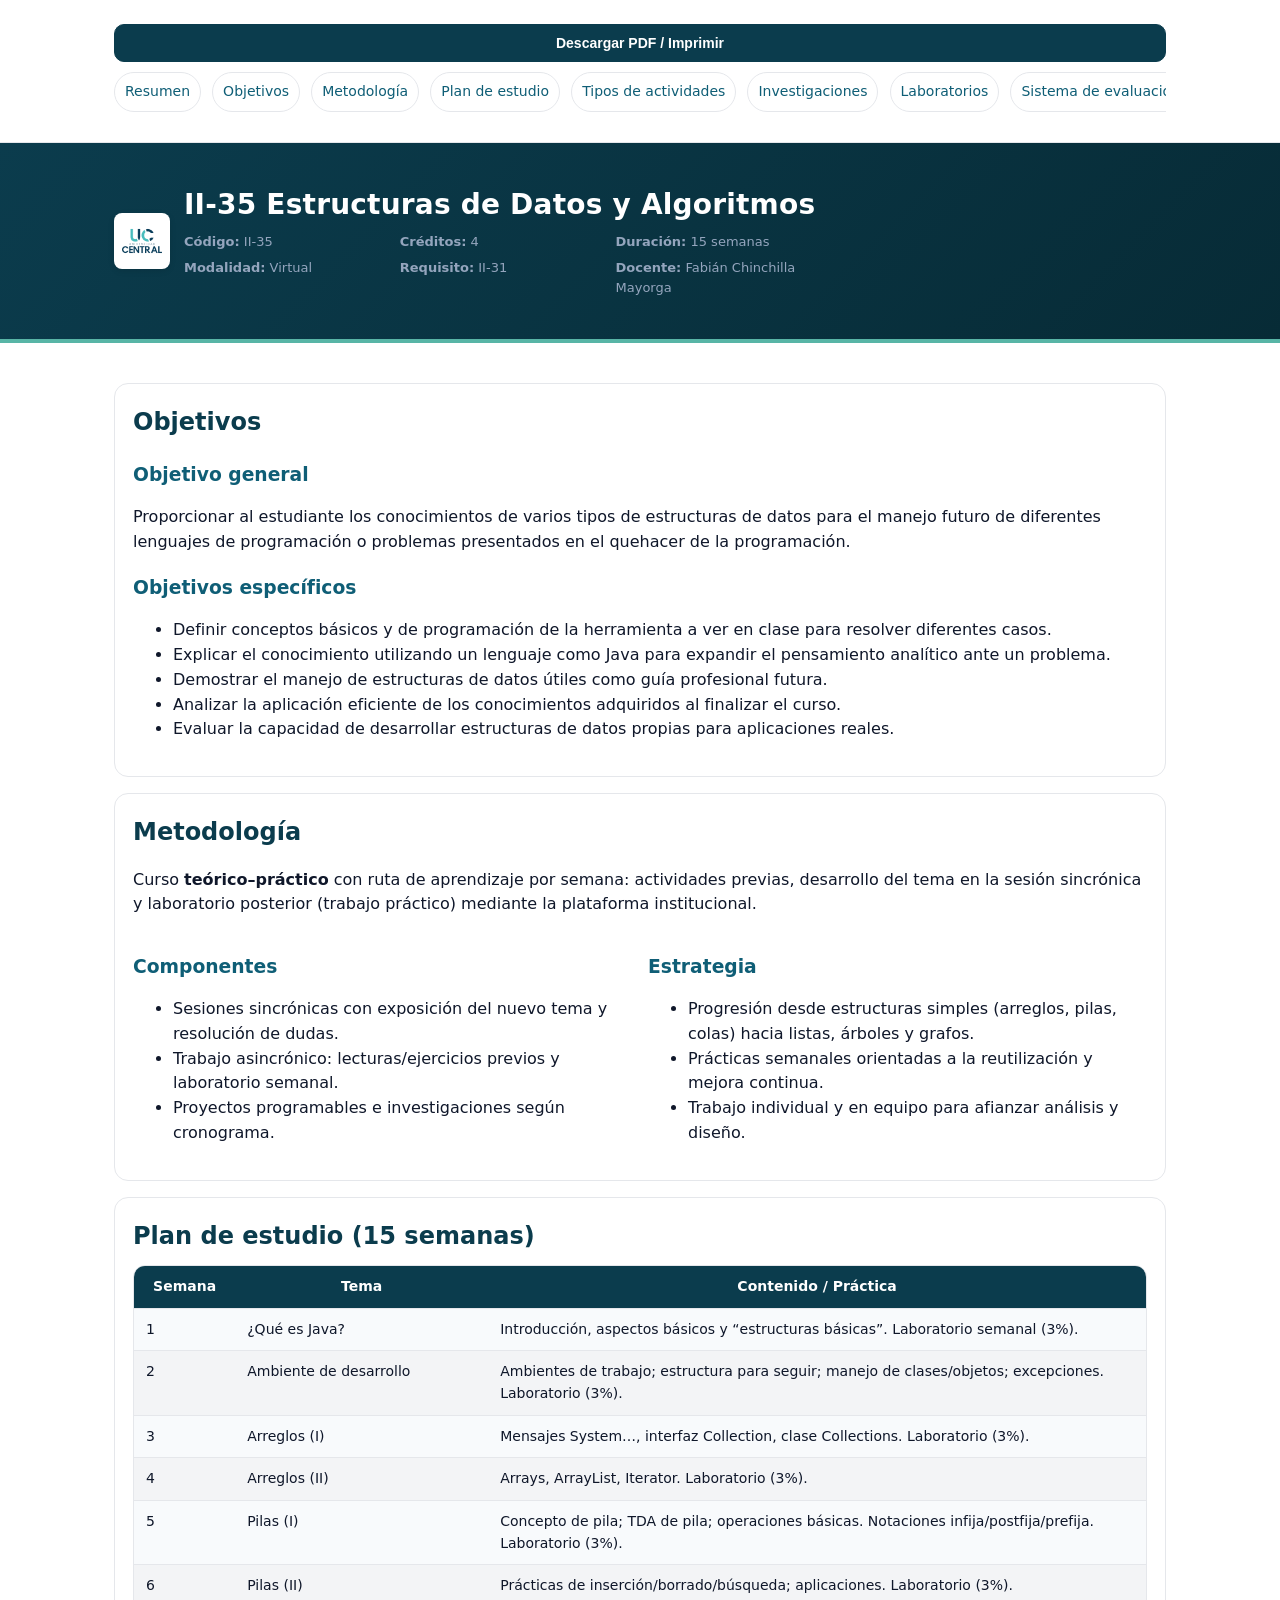
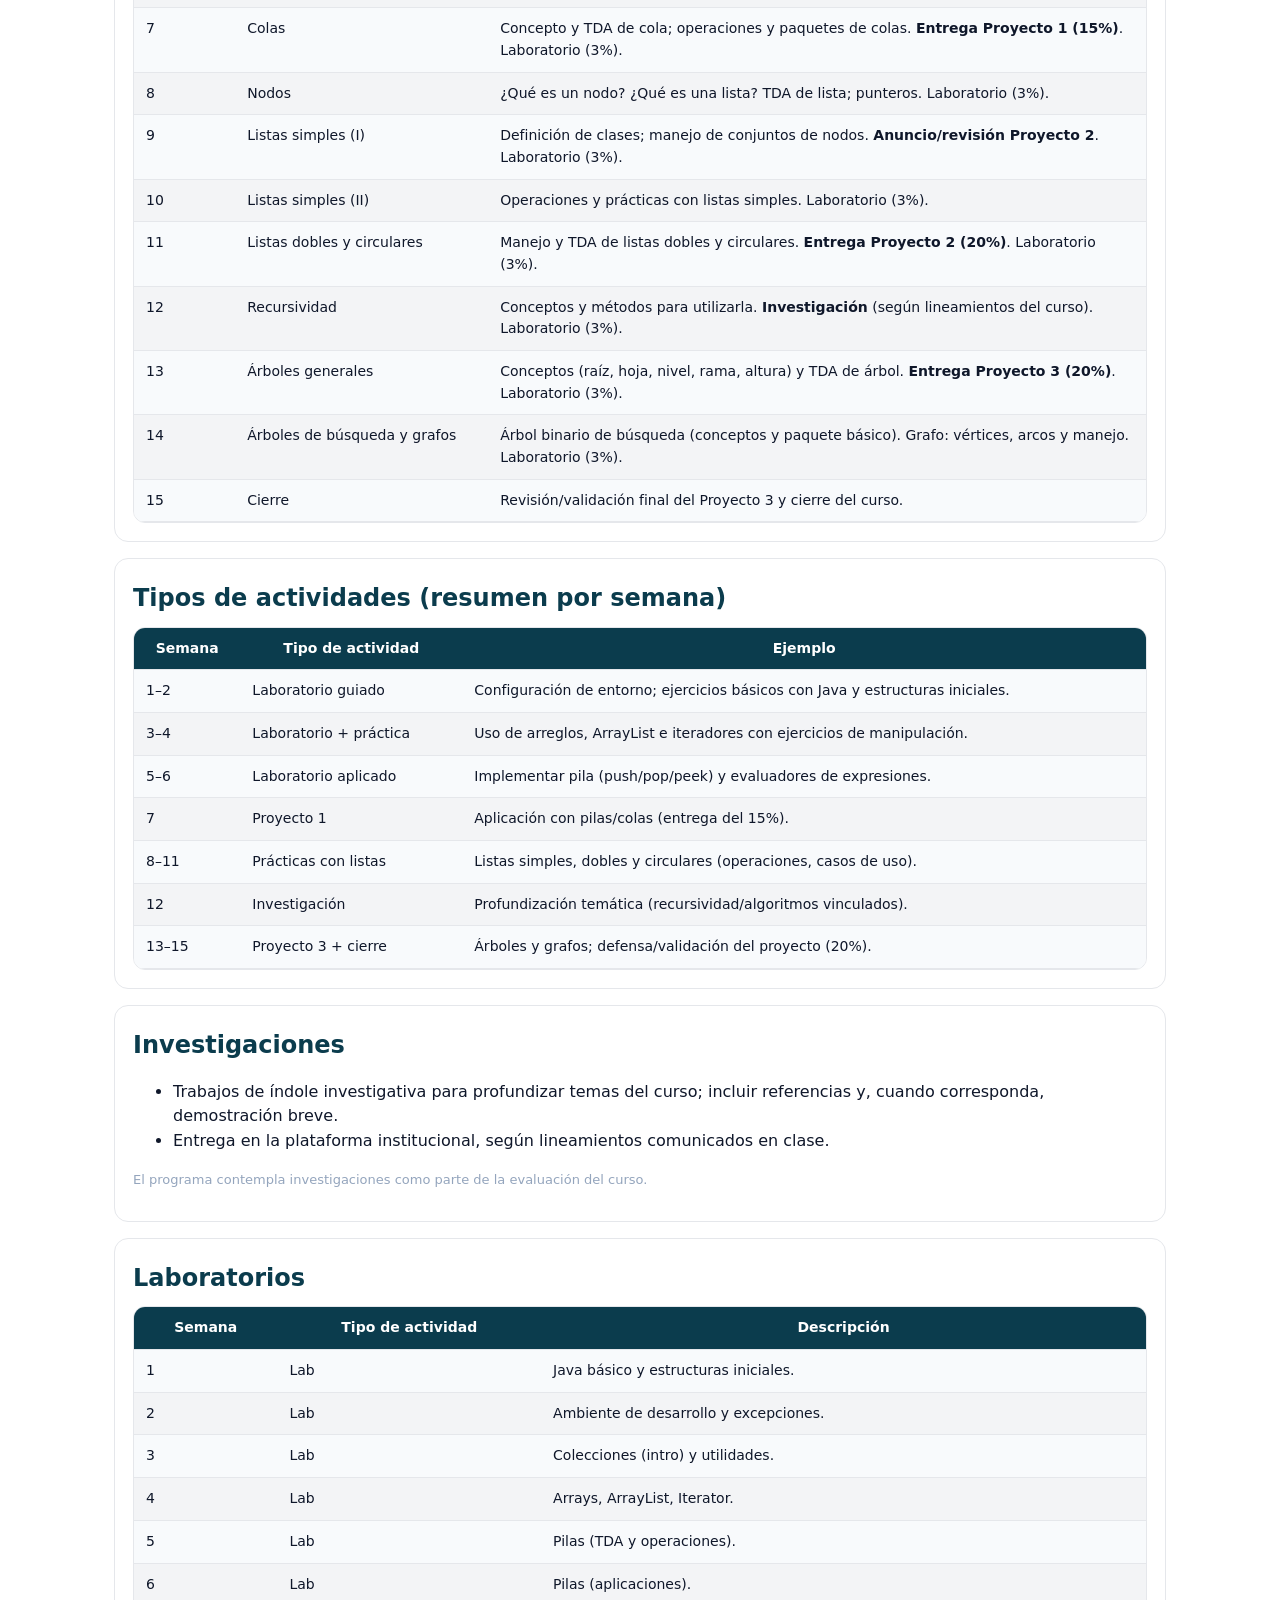
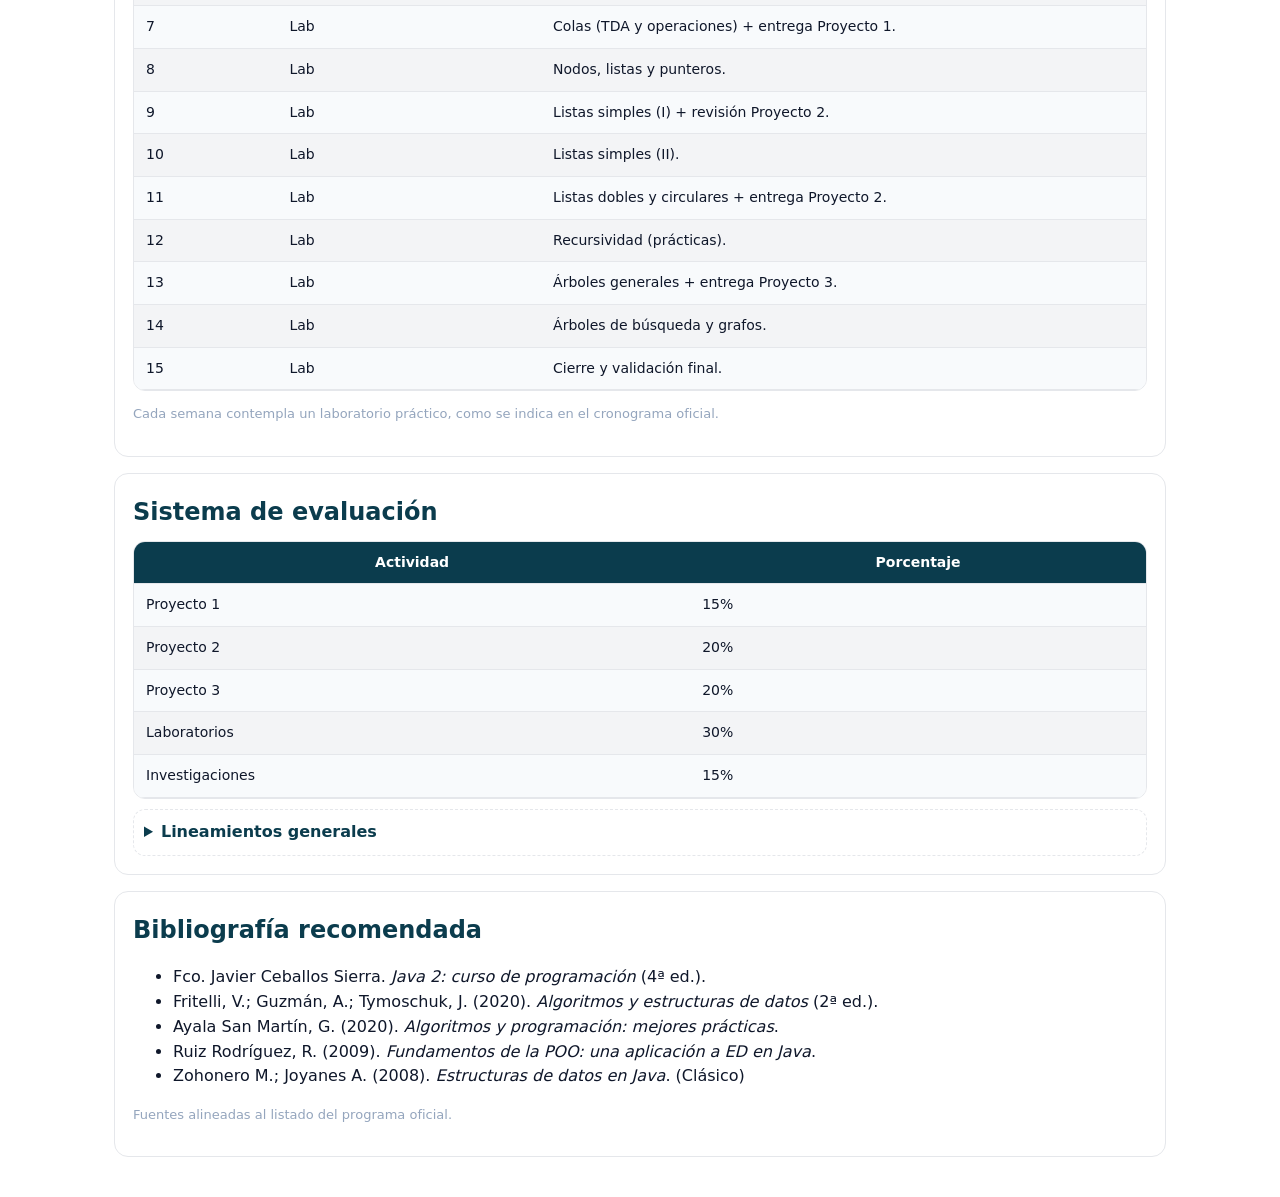
==== II-35/index.html @ d6b69c8d "Add initial HTML structure and content for II-35 Estructuras de Datos y Algoritmos course" ====
<!DOCTYPE html>
<html lang="es">
<head>
  <meta charset="UTF-8" />
  <meta name="viewport" content="width=device-width, initial-scale=1" />
  <title>II-35 Estructuras de Datos y Algoritmos</title>
  <style>
    :root{
      --uc-blue:#0b3c4d; --uc-teal:#58b5a6; --uc-ink:#0f172a; --uc-muted:#94a5bd;
      --uc-bg:#ffffff; --uc-border:#e5e7eb; --table-alt:#f8fafc; --table-alt-2:#f3f4f6;
      --link:#0f5e76; --link-hover:#58b5a6;
    }
    *{box-sizing:border-box}
    html,body{margin:0;padding:0;background:var(--uc-bg);color:var(--uc-ink);font-family:system-ui,-apple-system,Segoe UI,Roboto,Ubuntu,'Helvetica Neue',Arial,'Noto Sans',sans-serif;line-height:1.55}
    a{color:var(--link);text-decoration:none} a:hover{color:var(--link-hover)}
    .container{max-width:1100px;margin:0 auto;padding:24px}
    header.hero{border-bottom:4px solid var(--uc-teal);padding:16px 0;margin-bottom:0;background:linear-gradient(135deg,var(--uc-blue),#072b36);color:#fff}
    .brand{display:flex;gap:14px;align-items:center}
    .brand img{height:56px;width:auto;display:block}
    .brand h1{margin:0;font-size:28px;letter-spacing:.2px}
    .meta{display:grid;grid-template-columns:repeat(auto-fit,minmax(180px,1fr));gap:6px 16px;margin-top:6px;color:#e6f4f7}

    /* Barra acciones + índice */
    .actions{position:sticky;top:0;background:rgba(255,255,255,.96);backdrop-filter:saturate(1.2) blur(4px);border-bottom:1px solid var(--uc-border);z-index:60}
    .actions-inner{display:grid;grid-template-columns:1fr;gap:10px;align-items:center}
    .btn{appearance:none;border:1px solid var(--uc-blue);background:var(--uc-blue);color:white;border-radius:10px;padding:10px 14px;font-weight:600;font-size:14px;cursor:pointer}
    nav.toc{overflow:auto;white-space:nowrap}
    .toc a{display:inline-block;padding:8px 10px;border-radius:999px;border:1px solid var(--uc-border);background:#fff;margin:0 6px 6px 0;font-size:14px}

    /* Tarjetas y tablas */
    .card{border:1px solid var(--uc-border);border-radius:14px;padding:18px;margin:16px 0;background:white}
    h2{color:var(--uc-blue);margin:.1em 0 .4em}
    h3{color:#0f5e76;margin:1em 0 .4em}
    .small{font-size:13px;color:var(--uc-muted)}
    table{width:100%;border-collapse:separate;border-spacing:0;border:1px solid var(--uc-border);border-radius:12px;overflow:hidden}
    thead tr{background:var(--uc-blue);color:#fff}
    th,td{padding:10px 12px;border-bottom:1px solid var(--uc-border);vertical-align:top;font-size:14px}
    tbody tr:nth-child(odd){background:var(--table-alt)}
    tbody tr:nth-child(even){background:var(--table-alt-2)}
    .chip{display:inline-block;padding:2px 10px;border-radius:999px;background:var(--uc-teal);color:#063341;font-weight:700;font-size:12px}

    /* Rúbricas */
    details.rubrica{border:1px dashed var(--uc-border);border-radius:12px;padding:10px;margin-top:10px;background:#fff}
    details.rubrica[open]{background:#f9fdfc}
    details.rubrica > summary{cursor:pointer;font-weight:700;color:var(--uc-blue)}
    .rubrica-table{width:100%;border-collapse:collapse;margin-top:8px}
    .rubrica-table th,.rubrica-table td{border:1px solid var(--uc-border);padding:8px;text-align:left}

    /* Disposición */
    .grid-2{display:grid;grid-template-columns:1fr;gap:16px}
    @media(min-width:960px){.grid-2{grid-template-columns:1fr 1fr}}

    /* Impresión */
    @page{margin:14mm}
    @media print{
      .actions,.btn,nav.toc{display:none !important}
      a[href]:after{content:""}
      .card{break-inside:avoid}
      h2{page-break-after:avoid}
      table{page-break-inside:auto}
      tr{page-break-inside:avoid;page-break-after:auto}
      details.rubrica:not([open]){display:none}
    }
    .logo-placeholder{width:56px;height:56px;display:flex;align-items:center;justify-content:center;background:#fff;border-radius:8px;box-shadow:0 2px 6px rgba(0,0,0,.1);overflow:hidden}
    .logo-placeholder .logo{width:40px;height:auto}
  </style>
</head>
<body>
  <!-- Barra de acciones e índice -->
  <div class="actions">
    <div class="container actions-inner">
      <button class="btn" onclick="window.print()">Descargar PDF / Imprimir</button>
      <nav class="toc" aria-label="Índice del documento">
        <a href="#resumen">Resumen</a>
        <a href="#objetivos">Objetivos</a>
        <a href="#metodologia">Metodología</a>
        <a href="#plan">Plan de estudio</a>
        <a href="#actividades">Tipos de actividades</a>
        <a href="#investigaciones">Investigaciones</a>
        <a href="#laboratorios">Laboratorios</a>
        <a href="#evaluacion">Sistema de evaluación</a>
        <a href="#bibliografia">Bibliografía</a>
      </nav>
    </div>
  </div>

  <!-- Encabezado institucional -->
  <header class="hero" id="resumen">
    <div class="container brand">
      <div class="logo-placeholder">
        <img src="../assets/logo-uc.png" alt="Universidad Central – Logotipo" class="logo" />
      </div>
      <div>
        <h1>II-35 Estructuras de Datos y Algoritmos</h1>
        <div class="meta small">
          <div><b>Código:</b> II-35</div>
          <div><b>Créditos:</b> 4</div>
          <div><b>Duración:</b> 15 semanas</div>
          <div><b>Modalidad:</b> Virtual</div>
          <div><b>Requisito:</b> II-31</div>
          <div><b>Docente:</b> Fabián Chinchilla Mayorga</div>
        </div>
      </div>
    </div>
  </header>

  <main class="container">
    <!-- Objetivos -->
    <section class="card" id="objetivos">
      <h2>Objetivos</h2>
      <h3>Objetivo general</h3>
      <p>Proporcionar al estudiante los conocimientos de varios tipos de estructuras de datos para el manejo futuro de diferentes lenguajes de programación o problemas presentados en el quehacer de la programación.</p>

      <h3>Objetivos específicos</h3>
      <ul>
        <li>Definir conceptos básicos y de programación de la herramienta a ver en clase para resolver diferentes casos.</li>
        <li>Explicar el conocimiento utilizando un lenguaje como Java para expandir el pensamiento analítico ante un problema.</li>
        <li>Demostrar el manejo de estructuras de datos útiles como guía profesional futura.</li>
        <li>Analizar la aplicación eficiente de los conocimientos adquiridos al finalizar el curso.</li>
        <li>Evaluar la capacidad de desarrollar estructuras de datos propias para aplicaciones reales.</li>
      </ul>
    </section>

    <!-- Metodología -->
    <section class="card" id="metodologia">
      <h2>Metodología</h2>
      <p>Curso <strong>teórico–práctico</strong> con ruta de aprendizaje por semana: actividades previas, desarrollo del tema en la sesión sincrónica y laboratorio posterior (trabajo práctico) mediante la plataforma institucional.</p>
      <div class="grid-2">
        <div>
          <h3>Componentes</h3>
          <ul>
            <li>Sesiones sincrónicas con exposición del nuevo tema y resolución de dudas.</li>
            <li>Trabajo asincrónico: lecturas/ejercicios previos y laboratorio semanal.</li>
            <li>Proyectos programables e investigaciones según cronograma.</li>
          </ul>
        </div>
        <div>
          <h3>Estrategia</h3>
          <ul>
            <li>Progresión desde estructuras simples (arreglos, pilas, colas) hacia listas, árboles y grafos.</li>
            <li>Prácticas semanales orientadas a la reutilización y mejora continua.</li>
            <li>Trabajo individual y en equipo para afianzar análisis y diseño.</li>
          </ul>
        </div>
      </div>
    </section>

    <!-- Plan de estudio -->
    <section class="card" id="plan">
      <h2>Plan de estudio (15 semanas)</h2>
      <table aria-label="Plan de estudio semana a semana">
        <thead>
          <tr>
            <th style="width:10%">Semana</th>
            <th style="width:25%">Tema</th>
            <th style="width:65%">Contenido / Práctica</th>
          </tr>
        </thead>
        <tbody>
          <tr><td>1</td><td>¿Qué es Java?</td><td>Introducción, aspectos básicos y “estructuras básicas”. Laboratorio semanal (3%).</td></tr>
          <tr><td>2</td><td>Ambiente de desarrollo</td><td>Ambientes de trabajo; estructura para seguir; manejo de clases/objetos; excepciones. Laboratorio (3%).</td></tr>
          <tr><td>3</td><td>Arreglos (I)</td><td>Mensajes System…, interfaz Collection, clase Collections. Laboratorio (3%).</td></tr>
          <tr><td>4</td><td>Arreglos (II)</td><td>Arrays, ArrayList, Iterator. Laboratorio (3%).</td></tr>
          <tr><td>5</td><td>Pilas (I)</td><td>Concepto de pila; TDA de pila; operaciones básicas. Notaciones infija/postfija/prefija. Laboratorio (3%).</td></tr>
          <tr><td>6</td><td>Pilas (II)</td><td>Prácticas de inserción/borrado/búsqueda; aplicaciones. Laboratorio (3%).</td></tr>
          <tr><td>7</td><td>Colas</td><td>Concepto y TDA de cola; operaciones y paquetes de colas. <strong>Entrega Proyecto 1 (15%)</strong>. Laboratorio (3%).</td></tr>
          <tr><td>8</td><td>Nodos</td><td>¿Qué es un nodo? ¿Qué es una lista? TDA de lista; punteros. Laboratorio (3%).</td></tr>
          <tr><td>9</td><td>Listas simples (I)</td><td>Definición de clases; manejo de conjuntos de nodos. <strong>Anuncio/revisión Proyecto 2</strong>. Laboratorio (3%).</td></tr>
          <tr><td>10</td><td>Listas simples (II)</td><td>Operaciones y prácticas con listas simples. Laboratorio (3%).</td></tr>
          <tr><td>11</td><td>Listas dobles y circulares</td><td>Manejo y TDA de listas dobles y circulares. <strong>Entrega Proyecto 2 (20%)</strong>. Laboratorio (3%).</td></tr>
          <tr><td>12</td><td>Recursividad</td><td>Conceptos y métodos para utilizarla. <strong>Investigación</strong> (según lineamientos del curso). Laboratorio (3%).</td></tr>
          <tr><td>13</td><td>Árboles generales</td><td>Conceptos (raíz, hoja, nivel, rama, altura) y TDA de árbol. <strong>Entrega Proyecto 3 (20%)</strong>. Laboratorio (3%).</td></tr>
          <tr><td>14</td><td>Árboles de búsqueda y grafos</td><td>Árbol binario de búsqueda (conceptos y paquete básico). Grafo: vértices, arcos y manejo. Laboratorio (3%).</td></tr>
          <tr><td>15</td><td>Cierre</td><td>Revisión/validación final del Proyecto 3 y cierre del curso.</td></tr>
        </tbody>
      </table>
    </section>

    <section class="card" id="actividades">
      <h2>Tipos de actividades (resumen por semana)</h2>
      <table aria-label="Tipos de actividades con ejemplos por semana">
        <thead>
          <tr>
            <th>Semana</th>
            <th>Tipo de actividad</th>
            <th>Ejemplo</th>
          </tr>
        </thead>
        <tbody>
          <tr><td>1–2</td><td>Laboratorio guiado</td><td>Configuración de entorno; ejercicios básicos con Java y estructuras iniciales.</td></tr>
          <tr><td>3–4</td><td>Laboratorio + práctica</td><td>Uso de arreglos, ArrayList e iteradores con ejercicios de manipulación.</td></tr>
          <tr><td>5–6</td><td>Laboratorio aplicado</td><td>Implementar pila (push/pop/peek) y evaluadores de expresiones.</td></tr>
          <tr><td>7</td><td>Proyecto 1</td><td>Aplicación con pilas/colas (entrega del 15%).</td></tr>
          <tr><td>8–11</td><td>Prácticas con listas</td><td>Listas simples, dobles y circulares (operaciones, casos de uso).</td></tr>
          <tr><td>12</td><td>Investigación</td><td>Profundización temática (recursividad/algoritmos vinculados).</td></tr>
          <tr><td>13–15</td><td>Proyecto 3 + cierre</td><td>Árboles y grafos; defensa/validación del proyecto (20%).</td></tr>
        </tbody>
      </table>
    </section>

    <!-- Investigaciones -->
    <section class="card" id="investigaciones">
      <h2>Investigaciones</h2>
      <ul>
        <li>Trabajos de índole investigativa para profundizar temas del curso; incluir referencias y, cuando corresponda, demostración breve.</li>
        <li>Entrega en la plataforma institucional, según lineamientos comunicados en clase.</li>
      </ul>
      <p class="small">El programa contempla investigaciones como parte de la evaluación del curso.</p>
    </section>

    <!-- Laboratorios -->
    <section class="card" id="laboratorios">
      <h2>Laboratorios</h2>
      <table aria-label="Laboratorios">
        <thead>
          <tr>
            <th>Semana</th>
            <th>Tipo de actividad</th>
            <th>Descripción</th>
          </tr>
        </thead>
        <tbody>
          <tr><td>1</td><td>Lab</td><td>Java básico y estructuras iniciales.</td></tr>
          <tr><td>2</td><td>Lab</td><td>Ambiente de desarrollo y excepciones.</td></tr>
          <tr><td>3</td><td>Lab</td><td>Colecciones (intro) y utilidades.</td></tr>
          <tr><td>4</td><td>Lab</td><td>Arrays, ArrayList, Iterator.</td></tr>
          <tr><td>5</td><td>Lab</td><td>Pilas (TDA y operaciones).</td></tr>
          <tr><td>6</td><td>Lab</td><td>Pilas (aplicaciones).</td></tr>
          <tr><td>7</td><td>Lab</td><td>Colas (TDA y operaciones) + entrega Proyecto 1.</td></tr>
          <tr><td>8</td><td>Lab</td><td>Nodos, listas y punteros.</td></tr>
          <tr><td>9</td><td>Lab</td><td>Listas simples (I) + revisión Proyecto 2.</td></tr>
          <tr><td>10</td><td>Lab</td><td>Listas simples (II).</td></tr>
          <tr><td>11</td><td>Lab</td><td>Listas dobles y circulares + entrega Proyecto 2.</td></tr>
          <tr><td>12</td><td>Lab</td><td>Recursividad (prácticas).</td></tr>
          <tr><td>13</td><td>Lab</td><td>Árboles generales + entrega Proyecto 3.</td></tr>
          <tr><td>14</td><td>Lab</td><td>Árboles de búsqueda y grafos.</td></tr>
          <tr><td>15</td><td>Lab</td><td>Cierre y validación final.</td></tr>
        </tbody>
      </table>
      <p class="small">Cada semana contempla un laboratorio práctico, como se indica en el cronograma oficial.</p>
    </section>

    <!-- Evaluación -->
    <section class="card" id="evaluacion">
      <h2>Sistema de evaluación</h2>
      <table aria-label="Sistema de evaluación">
        <thead><tr><th>Actividad</th><th>Porcentaje</th></tr></thead>
        <tbody>
          <tr><td>Proyecto 1</td><td>15%</td></tr>
          <tr><td>Proyecto 2</td><td>20%</td></tr>
          <tr><td>Proyecto 3</td><td>20%</td></tr>
          <tr><td>Laboratorios</td><td>30%</td></tr>
          <tr><td>Investigaciones</td><td>15%</td></tr>
        </tbody>
      </table>

      <details class="rubrica">
        <summary>Lineamientos generales</summary>
        <ul>
          <li>Los proyectos implementan soluciones a problemas propuestos, con funcionamiento correcto y criterios de evaluación comunicados en clase.</li>
          <li>Los laboratorios semanalmente refuerzan lo visto en teoría y se entregan en la plataforma institucional.</li>
          <li>Las investigaciones amplían tópicos del curso con referencias y síntesis técnica.</li>
        </ul>
      </details>
    </section>

    <!-- Bibliografía -->
    <section class="card" id="bibliografia">
      <h2>Bibliografía recomendada</h2>
      <ul>
        <li>Fco. Javier Ceballos Sierra. <i>Java 2: curso de programación</i> (4ª ed.).</li>
        <li>Fritelli, V.; Guzmán, A.; Tymoschuk, J. (2020). <i>Algoritmos y estructuras de datos</i> (2ª ed.).</li>
        <li>Ayala San Martín, G. (2020). <i>Algoritmos y programación: mejores prácticas</i>.</li>
        <li>Ruiz Rodríguez, R. (2009). <i>Fundamentos de la POO: una aplicación a ED en Java</i>.</li>
        <li>Zohonero M.; Joyanes A. (2008). <i>Estructuras de datos en Java</i>. (Clásico)</li>
      </ul>
      <p class="small">Fuentes alineadas al listado del programa oficial.</p>
    </section>
  </main>

  <script>
    (function(){
      const params = new URLSearchParams(location.search);
      if(params.get('print')==='1'){ window.print(); }
    })();
  </script>
</body>
</html>
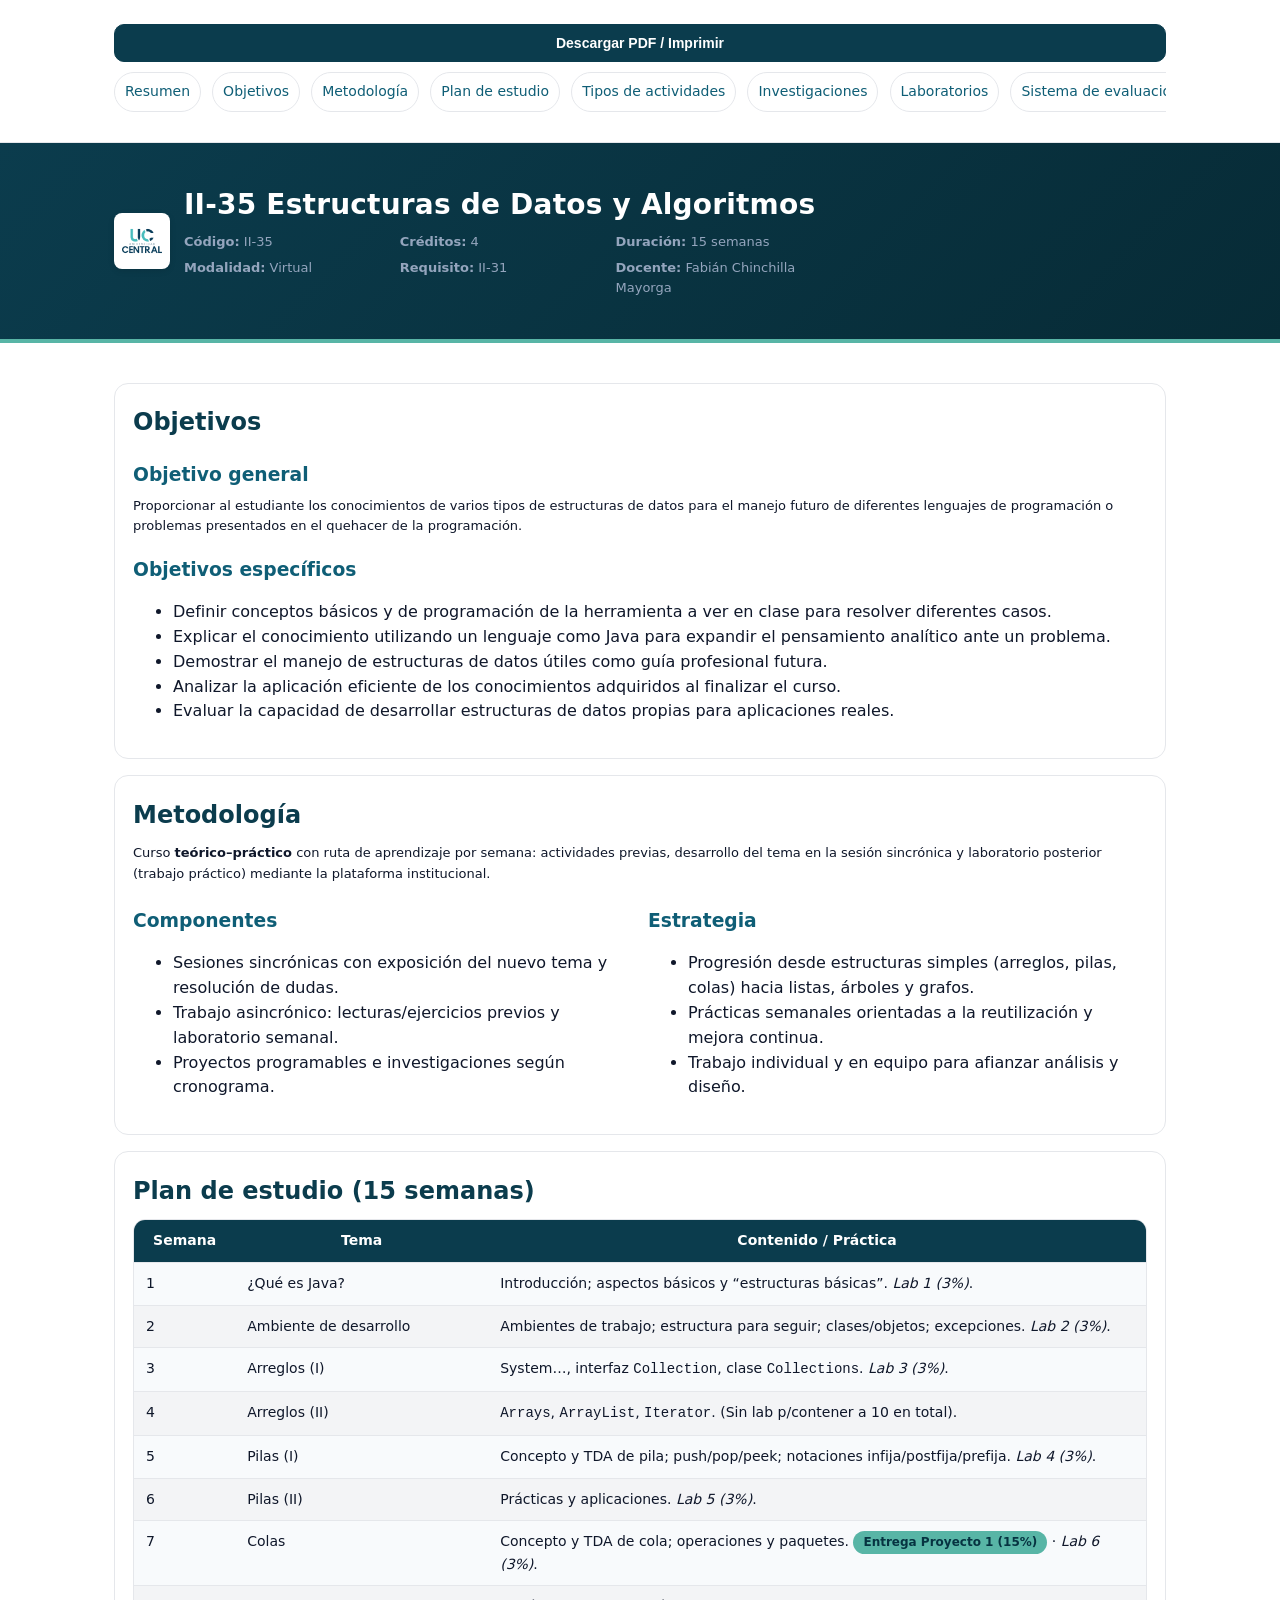
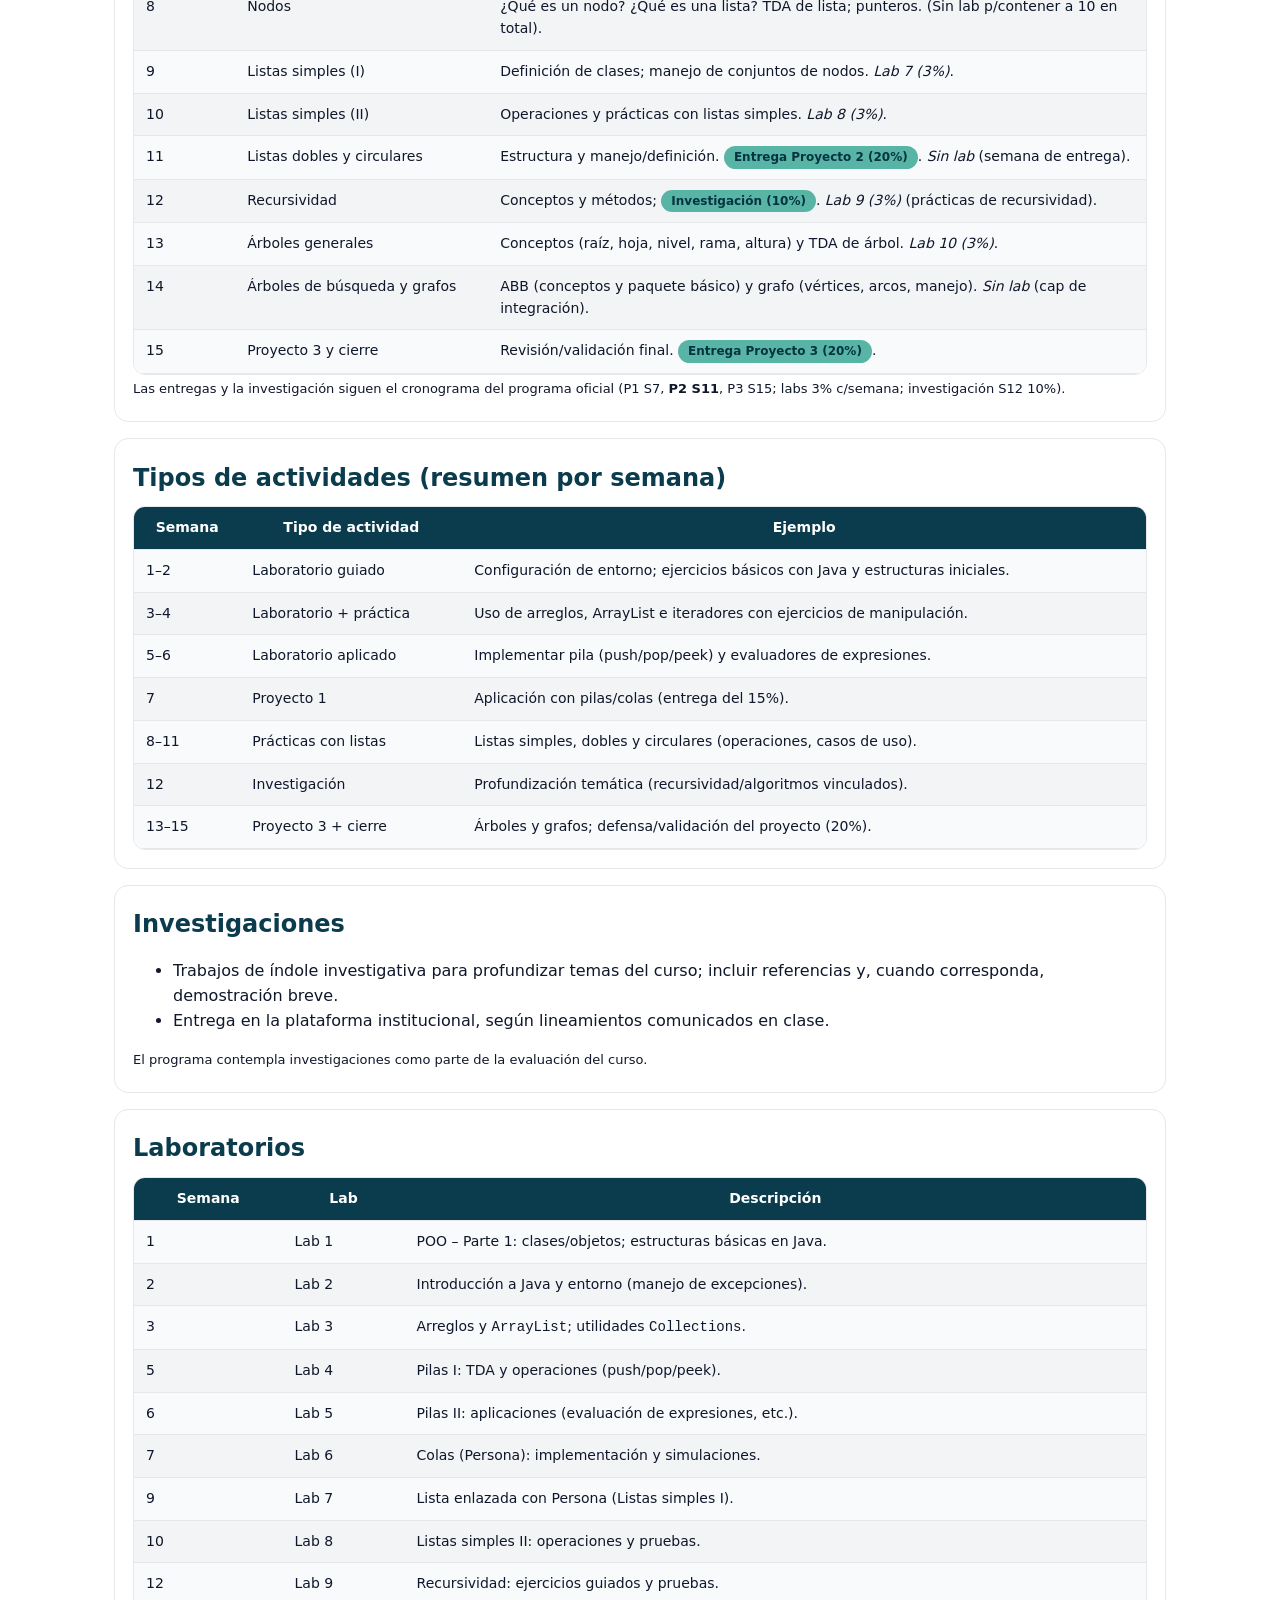
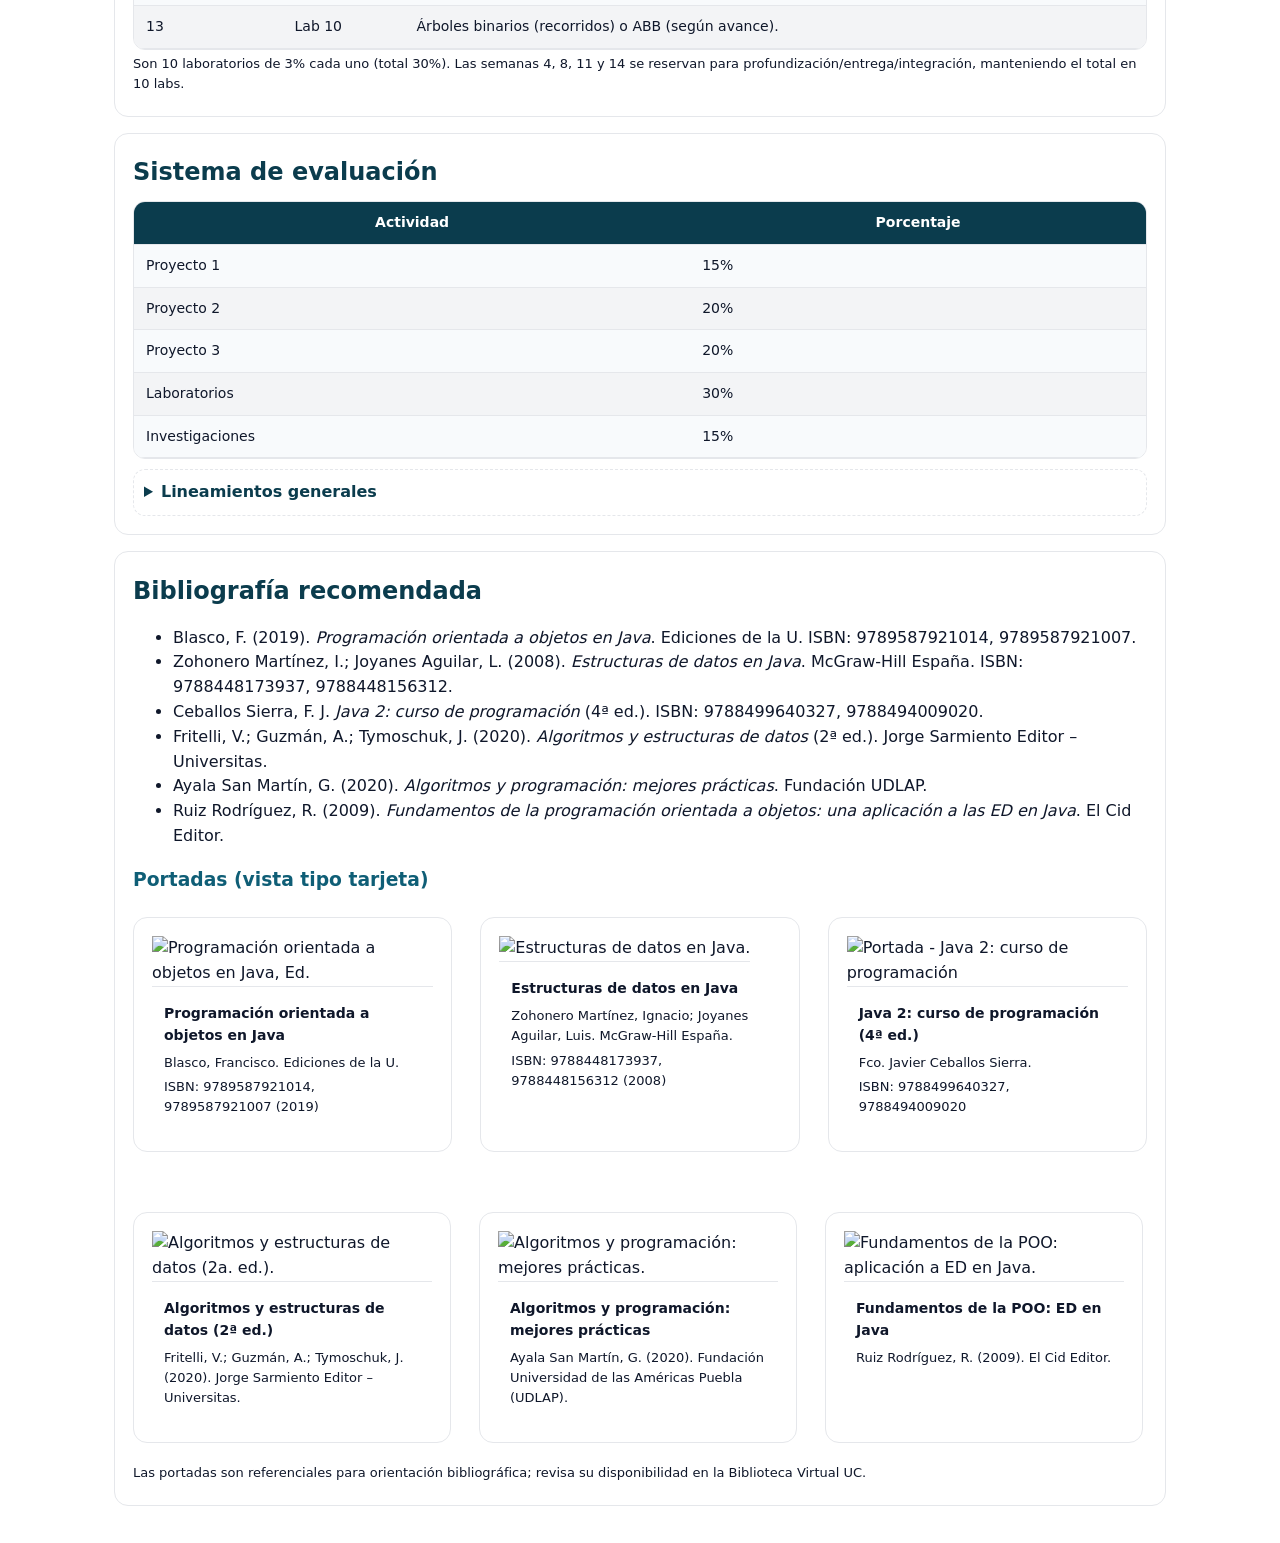
==== commit 4b6b2b28: "Enhance II-35 course content with updated bibliographic references, improved layout for study plan a" ====
--- a/II-35/index.html
+++ b/II-35/index.html
@@ -63,6 +63,20 @@
     }
     .logo-placeholder{width:56px;height:56px;display:flex;align-items:center;justify-content:center;background:#fff;border-radius:8px;box-shadow:0 2px 6px rgba(0,0,0,.1);overflow:hidden}
     .logo-placeholder .logo{width:40px;height:auto}
+    /* --- Bootstrap-lite (solo lo necesario para la galería de bibliografía) --- */
+.row{display:flex;flex-wrap:wrap;gap:16px;margin-left:-6px;margin-right:-6px}
+[class^="col-"], [class*=" col-"]{padding-left:6px;padding-right:6px}
+.col-sm{flex:1 1 260px;max-width:100%}
+@media(min-width:992px){.col-lg-4{flex:0 0 calc(33.333% - 12px);max-width:calc(33.333% - 12px)}}
+.card-img-top{width:100%;height:auto;object-fit:cover;border-bottom:1px solid var(--uc-border)}
+.card h6{margin:.25rem 0 .4rem;font-size:14px}
+.card p{margin:.25rem 0;font-size:13px;color:var(--uc-ink)}
+.card .card-body{padding:12px}
+.d-flex{display:flex}
+.align-top{align-self:flex-start}
+.flex-fill{flex:1 1 auto}
+.img-fluid{max-width:100%;height:auto}
+
   </style>
 </head>
 <body>
@@ -146,35 +160,37 @@
     </section>
 
     <!-- Plan de estudio -->
-    <section class="card" id="plan">
-      <h2>Plan de estudio (15 semanas)</h2>
-      <table aria-label="Plan de estudio semana a semana">
-        <thead>
-          <tr>
-            <th style="width:10%">Semana</th>
-            <th style="width:25%">Tema</th>
-            <th style="width:65%">Contenido / Práctica</th>
-          </tr>
-        </thead>
-        <tbody>
-          <tr><td>1</td><td>¿Qué es Java?</td><td>Introducción, aspectos básicos y “estructuras básicas”. Laboratorio semanal (3%).</td></tr>
-          <tr><td>2</td><td>Ambiente de desarrollo</td><td>Ambientes de trabajo; estructura para seguir; manejo de clases/objetos; excepciones. Laboratorio (3%).</td></tr>
-          <tr><td>3</td><td>Arreglos (I)</td><td>Mensajes System…, interfaz Collection, clase Collections. Laboratorio (3%).</td></tr>
-          <tr><td>4</td><td>Arreglos (II)</td><td>Arrays, ArrayList, Iterator. Laboratorio (3%).</td></tr>
-          <tr><td>5</td><td>Pilas (I)</td><td>Concepto de pila; TDA de pila; operaciones básicas. Notaciones infija/postfija/prefija. Laboratorio (3%).</td></tr>
-          <tr><td>6</td><td>Pilas (II)</td><td>Prácticas de inserción/borrado/búsqueda; aplicaciones. Laboratorio (3%).</td></tr>
-          <tr><td>7</td><td>Colas</td><td>Concepto y TDA de cola; operaciones y paquetes de colas. <strong>Entrega Proyecto 1 (15%)</strong>. Laboratorio (3%).</td></tr>
-          <tr><td>8</td><td>Nodos</td><td>¿Qué es un nodo? ¿Qué es una lista? TDA de lista; punteros. Laboratorio (3%).</td></tr>
-          <tr><td>9</td><td>Listas simples (I)</td><td>Definición de clases; manejo de conjuntos de nodos. <strong>Anuncio/revisión Proyecto 2</strong>. Laboratorio (3%).</td></tr>
-          <tr><td>10</td><td>Listas simples (II)</td><td>Operaciones y prácticas con listas simples. Laboratorio (3%).</td></tr>
-          <tr><td>11</td><td>Listas dobles y circulares</td><td>Manejo y TDA de listas dobles y circulares. <strong>Entrega Proyecto 2 (20%)</strong>. Laboratorio (3%).</td></tr>
-          <tr><td>12</td><td>Recursividad</td><td>Conceptos y métodos para utilizarla. <strong>Investigación</strong> (según lineamientos del curso). Laboratorio (3%).</td></tr>
-          <tr><td>13</td><td>Árboles generales</td><td>Conceptos (raíz, hoja, nivel, rama, altura) y TDA de árbol. <strong>Entrega Proyecto 3 (20%)</strong>. Laboratorio (3%).</td></tr>
-          <tr><td>14</td><td>Árboles de búsqueda y grafos</td><td>Árbol binario de búsqueda (conceptos y paquete básico). Grafo: vértices, arcos y manejo. Laboratorio (3%).</td></tr>
-          <tr><td>15</td><td>Cierre</td><td>Revisión/validación final del Proyecto 3 y cierre del curso.</td></tr>
-        </tbody>
-      </table>
-    </section>
+<section class="card" id="plan">
+  <h2>Plan de estudio (15 semanas)</h2>
+  <table aria-label="Plan de estudio semana a semana">
+    <thead>
+      <tr>
+        <th style="width:10%">Semana</th>
+        <th style="width:25%">Tema</th>
+        <th style="width:65%">Contenido / Práctica</th>
+      </tr>
+    </thead>
+    <tbody>
+      <tr><td>1</td><td>¿Qué es Java?</td><td>Introducción; aspectos básicos y “estructuras básicas”. <i>Lab 1 (3%)</i>.</td></tr>
+      <tr><td>2</td><td>Ambiente de desarrollo</td><td>Ambientes de trabajo; estructura para seguir; clases/objetos; excepciones. <i>Lab 2 (3%)</i>.</td></tr>
+      <tr><td>3</td><td>Arreglos (I)</td><td>System…, interfaz <code>Collection</code>, clase <code>Collections</code>. <i>Lab 3 (3%)</i>.</td></tr>
+      <tr><td>4</td><td>Arreglos (II)</td><td><code>Arrays</code>, <code>ArrayList</code>, <code>Iterator</code>. (Sin lab p/contener a 10 en total).</td></tr>
+      <tr><td>5</td><td>Pilas (I)</td><td>Concepto y TDA de pila; push/pop/peek; notaciones infija/postfija/prefija. <i>Lab 4 (3%)</i>.</td></tr>
+      <tr><td>6</td><td>Pilas (II)</td><td>Prácticas y aplicaciones. <i>Lab 5 (3%)</i>.</td></tr>
+      <tr><td>7</td><td>Colas</td><td>Concepto y TDA de cola; operaciones y paquetes. <span class="chip">Entrega Proyecto 1 (15%)</span> · <i>Lab 6 (3%)</i>. </td></tr>
+      <tr><td>8</td><td>Nodos</td><td>¿Qué es un nodo? ¿Qué es una lista? TDA de lista; punteros. (Sin lab p/contener a 10 en total).</td></tr>
+      <tr><td>9</td><td>Listas simples (I)</td><td>Definición de clases; manejo de conjuntos de nodos. <i>Lab 7 (3%)</i>.</td></tr>
+      <tr><td>10</td><td>Listas simples (II)</td><td>Operaciones y prácticas con listas simples. <i>Lab 8 (3%)</i>.</td></tr>
+      <tr><td>11</td><td>Listas dobles y circulares</td><td>Estructura y manejo/definición. <span class="chip">Entrega Proyecto 2 (20%)</span>. <i>Sin lab</i> (semana de entrega). </td></tr>
+      <tr><td>12</td><td>Recursividad</td><td>Conceptos y métodos; <span class="chip">Investigación (10%)</span>. <i>Lab 9 (3%)</i> (prácticas de recursividad).</td></tr>
+      <tr><td>13</td><td>Árboles generales</td><td>Conceptos (raíz, hoja, nivel, rama, altura) y TDA de árbol. <i>Lab 10 (3%)</i>.</td></tr>
+      <tr><td>14</td><td>Árboles de búsqueda y grafos</td><td>ABB (conceptos y paquete básico) y grafo (vértices, arcos, manejo). <i>Sin lab</i> (cap de integración).</td></tr>
+      <tr><td>15</td><td>Proyecto 3 y cierre</td><td>Revisión/validación final. <span class="chip">Entrega Proyecto 3 (20%)</span>.</td></tr>
+    </tbody>
+  </table>
+  <p class="small">Las entregas y la investigación siguen el cronograma del programa oficial (P1 S7, <b>P2 S11</b>, P3 S15; labs 3% c/semana; investigación S12 10%).</p>
+</section>
+
 
     <section class="card" id="actividades">
       <h2>Tipos de actividades (resumen por semana)</h2>
@@ -209,36 +225,32 @@
     </section>
 
     <!-- Laboratorios -->
-    <section class="card" id="laboratorios">
-      <h2>Laboratorios</h2>
-      <table aria-label="Laboratorios">
-        <thead>
-          <tr>
-            <th>Semana</th>
-            <th>Tipo de actividad</th>
-            <th>Descripción</th>
-          </tr>
-        </thead>
-        <tbody>
-          <tr><td>1</td><td>Lab</td><td>Java básico y estructuras iniciales.</td></tr>
-          <tr><td>2</td><td>Lab</td><td>Ambiente de desarrollo y excepciones.</td></tr>
-          <tr><td>3</td><td>Lab</td><td>Colecciones (intro) y utilidades.</td></tr>
-          <tr><td>4</td><td>Lab</td><td>Arrays, ArrayList, Iterator.</td></tr>
-          <tr><td>5</td><td>Lab</td><td>Pilas (TDA y operaciones).</td></tr>
-          <tr><td>6</td><td>Lab</td><td>Pilas (aplicaciones).</td></tr>
-          <tr><td>7</td><td>Lab</td><td>Colas (TDA y operaciones) + entrega Proyecto 1.</td></tr>
-          <tr><td>8</td><td>Lab</td><td>Nodos, listas y punteros.</td></tr>
-          <tr><td>9</td><td>Lab</td><td>Listas simples (I) + revisión Proyecto 2.</td></tr>
-          <tr><td>10</td><td>Lab</td><td>Listas simples (II).</td></tr>
-          <tr><td>11</td><td>Lab</td><td>Listas dobles y circulares + entrega Proyecto 2.</td></tr>
-          <tr><td>12</td><td>Lab</td><td>Recursividad (prácticas).</td></tr>
-          <tr><td>13</td><td>Lab</td><td>Árboles generales + entrega Proyecto 3.</td></tr>
-          <tr><td>14</td><td>Lab</td><td>Árboles de búsqueda y grafos.</td></tr>
-          <tr><td>15</td><td>Lab</td><td>Cierre y validación final.</td></tr>
-        </tbody>
-      </table>
-      <p class="small">Cada semana contempla un laboratorio práctico, como se indica en el cronograma oficial.</p>
-    </section>
+<section class="card" id="laboratorios">
+  <h2>Laboratorios</h2>
+  <table aria-label="Laboratorios">
+    <thead>
+      <tr>
+        <th>Semana</th>
+        <th>Lab</th>
+        <th>Descripción</th>
+      </tr>
+    </thead>
+    <tbody>
+      <tr><td>1</td><td>Lab 1</td><td>POO – Parte 1: clases/objetos; estructuras básicas en Java.</td></tr>
+      <tr><td>2</td><td>Lab 2</td><td>Introducción a Java y entorno (manejo de excepciones).</td></tr>
+      <tr><td>3</td><td>Lab 3</td><td>Arreglos y <code>ArrayList</code>; utilidades <code>Collections</code>.</td></tr>
+      <tr><td>5</td><td>Lab 4</td><td>Pilas I: TDA y operaciones (push/pop/peek).</td></tr>
+      <tr><td>6</td><td>Lab 5</td><td>Pilas II: aplicaciones (evaluación de expresiones, etc.).</td></tr>
+      <tr><td>7</td><td>Lab 6</td><td>Colas (Persona): implementación y simulaciones.</td></tr>
+      <tr><td>9</td><td>Lab 7</td><td>Lista enlazada con Persona (Listas simples I).</td></tr>
+      <tr><td>10</td><td>Lab 8</td><td>Listas simples II: operaciones y pruebas.</td></tr>
+      <tr><td>12</td><td>Lab 9</td><td>Recursividad: ejercicios guiados y pruebas.</td></tr>
+      <tr><td>13</td><td>Lab 10</td><td>Árboles binarios (recorridos) o ABB (según avance).</td></tr>
+    </tbody>
+  </table>
+  <p class="small">Son 10 laboratorios de 3% cada uno (total 30%). Las semanas 4, 8, 11 y 14 se reservan para profundización/entrega/integración, manteniendo el total en 10 labs.</p>
+</section>
+
 
     <!-- Evaluación -->
     <section class="card" id="evaluacion">
@@ -265,17 +277,107 @@
     </section>
 
     <!-- Bibliografía -->
-    <section class="card" id="bibliografia">
-      <h2>Bibliografía recomendada</h2>
-      <ul>
-        <li>Fco. Javier Ceballos Sierra. <i>Java 2: curso de programación</i> (4ª ed.).</li>
-        <li>Fritelli, V.; Guzmán, A.; Tymoschuk, J. (2020). <i>Algoritmos y estructuras de datos</i> (2ª ed.).</li>
-        <li>Ayala San Martín, G. (2020). <i>Algoritmos y programación: mejores prácticas</i>.</li>
-        <li>Ruiz Rodríguez, R. (2009). <i>Fundamentos de la POO: una aplicación a ED en Java</i>.</li>
-        <li>Zohonero M.; Joyanes A. (2008). <i>Estructuras de datos en Java</i>. (Clásico)</li>
-      </ul>
-      <p class="small">Fuentes alineadas al listado del programa oficial.</p>
-    </section>
+<section class="card" id="bibliografia">
+  <h2>Bibliografía recomendada</h2>
+
+  <!-- Lista textual (del programa oficial) -->
+  <ul>
+    <li>Blasco, F. (2019). <i>Programación orientada a objetos en Java</i>. Ediciones de la U. ISBN: 9789587921014, 9789587921007.</li>
+    <li>Zohonero Martínez, I.; Joyanes Aguilar, L. (2008). <i>Estructuras de datos en Java</i>. McGraw-Hill España. ISBN: 9788448173937, 9788448156312.</li>
+    <li>Ceballos Sierra, F. J. <i>Java 2: curso de programación</i> (4ª ed.). ISBN: 9788499640327, 9788494009020.</li>
+    <li>Fritelli, V.; Guzmán, A.; Tymoschuk, J. (2020). <i>Algoritmos y estructuras de datos</i> (2ª ed.). Jorge Sarmiento Editor – Universitas.</li>
+    <li>Ayala San Martín, G. (2020). <i>Algoritmos y programación: mejores prácticas</i>. Fundación UDLAP.</li>
+    <li>Ruiz Rodríguez, R. (2009). <i>Fundamentos de la programación orientada a objetos: una aplicación a las ED en Java</i>. El Cid Editor.</li>
+  </ul>
+
+  <h3 style="margin-top:1rem;color:#0f5e76">Portadas (vista tipo tarjeta)</h3>
+  <!-- Tu rejilla de tarjetas “tipo Bootstrap”, sin depender de Bootstrap -->
+  <div class="container" style="padding:0">
+    <div class="row">
+      <div class="col-sm d-flex">
+        <div class="card">
+          <img class="img-fluid align-top card-img-top" role="presentation"
+               src="https://connect-campus.uc.ac.cr/draftfile.php/304710/user/draft/299332264/Portada%20-%20Programaci%C3%B3n%20orientada%20a%20objetos%20en%20Java%2C%20Ed..jpeg"
+               alt="Programación orientada a objetos en Java, Ed." width="220" height="320">
+          <div class="card-body flex-fill">
+            <h6 class="card-title">Programación orientada a objetos en Java</h6>
+            <p class="card-text">Blasco, Francisco. Ediciones de la U.</p>
+            <p>ISBN: 9789587921014, 9789587921007 (2019)</p>
+          </div>
+        </div>
+      </div>
+
+      <div class="col-sm d-flex">
+        <div class="card">
+          <img class="img-fluid align-top card-img-top" role="presentation"
+               src="https://connect-campus.uc.ac.cr/draftfile.php/304710/user/draft/299332264/Portada%20-%20Estructuras%20de%20datos%20en%20Java.jpeg"
+               alt="Estructuras de datos en Java." width="220" height="320">
+          <div class="card-body flex-fill">
+            <h6 class="card-title">Estructuras de datos en Java</h6>
+            <p class="card-text">Zohonero Martínez, Ignacio; Joyanes Aguilar, Luis. McGraw-Hill España.</p>
+            <p class="card-text">ISBN: 9788448173937, 9788448156312 (2008)</p>
+          </div>
+        </div>
+      </div>
+
+      <div class="col-sm d-flex">
+        <div class="card">
+          <img class="img-fluid align-top card-img-top" role="presentation"
+               src="https://connect-campus.uc.ac.cr/draftfile.php/304710/user/draft/299332264/Portada%20-%20Java%202%20curso%20de%20programaci%C3%B3n%20%281%29.jpeg"
+               alt="Portada - Java 2: curso de programación" width="220" height="320">
+          <div class="card-body flex-fill">
+            <h6 class="card-title">Java 2: curso de programación (4ª ed.)</h6>
+            <p class="card-text">Fco. Javier Ceballos Sierra.</p>
+            <p class="card-text">ISBN: 9788499640327, 9788494009020</p>
+          </div>
+        </div>
+      </div>
+    </div>
+
+    <p>&nbsp;</p>
+
+    <div class="row">
+      <div class="col-lg-4 d-flex align-items-stretch">
+        <div class="card">
+          <img class="img-fluid align-top card-img-top" role="presentation"
+               src="https://connect-campus.uc.ac.cr/draftfile.php/304710/user/draft/299332264/Algoritmos%20y%20estructuras%20de%20datos.jpeg"
+               alt="Algoritmos y estructuras de datos (2a. ed.)." width="220" height="320">
+          <div class="card-body">
+            <h6 class="card-title">Algoritmos y estructuras de datos (2ª ed.)</h6>
+            <p class="card-text">Fritelli, V.; Guzmán, A.; Tymoschuk, J. (2020). Jorge Sarmiento Editor – Universitas.</p>
+          </div>
+        </div>
+      </div>
+
+      <div class="col-lg-4 d-flex align-items-stretch">
+        <div class="card">
+          <img class="img-fluid align-top card-img-top" role="presentation"
+               src="https://connect-campus.uc.ac.cr/draftfile.php/304710/user/draft/299332264/Algoritmos%20y%20programaci%C3%B3n%20mejores%20pr%C3%A1cticas.jpeg?time=1726684610759"
+               alt="Algoritmos y programación: mejores prácticas." width="220" height="320">
+          <div class="card-body">
+            <h6 class="card-title">Algoritmos y programación: mejores prácticas</h6>
+            <p class="card-text">Ayala San Martín, G. (2020). Fundación Universidad de las Américas Puebla (UDLAP).</p>
+          </div>
+        </div>
+      </div>
+
+      <div class="col-lg-4 d-flex align-items-stretch">
+        <div class="card">
+          <img class="img-fluid align-top card-img-top" role="presentation"
+               src="https://connect-campus.uc.ac.cr/draftfile.php/304710/user/draft/299332264/Fundamentos%20de%20la%20programaci%C3%B3n%20orientada%20a%20objetos.jpeg"
+               alt="Fundamentos de la POO: aplicación a ED en Java." width="220" height="320">
+          <div class="card-body">
+            <h6 class="card-title">Fundamentos de la POO: ED en Java</h6>
+            <p class="card-text">Ruiz Rodríguez, R. (2009). El Cid Editor.</p>
+          </div>
+        </div>
+      </div>
+    </div>
+  </div>
+
+  <p class="small">Las portadas son referenciales para orientación bibliográfica; revisa su disponibilidad en la Biblioteca Virtual UC.</p>
+</section>
+
   </main>
 
   <script>
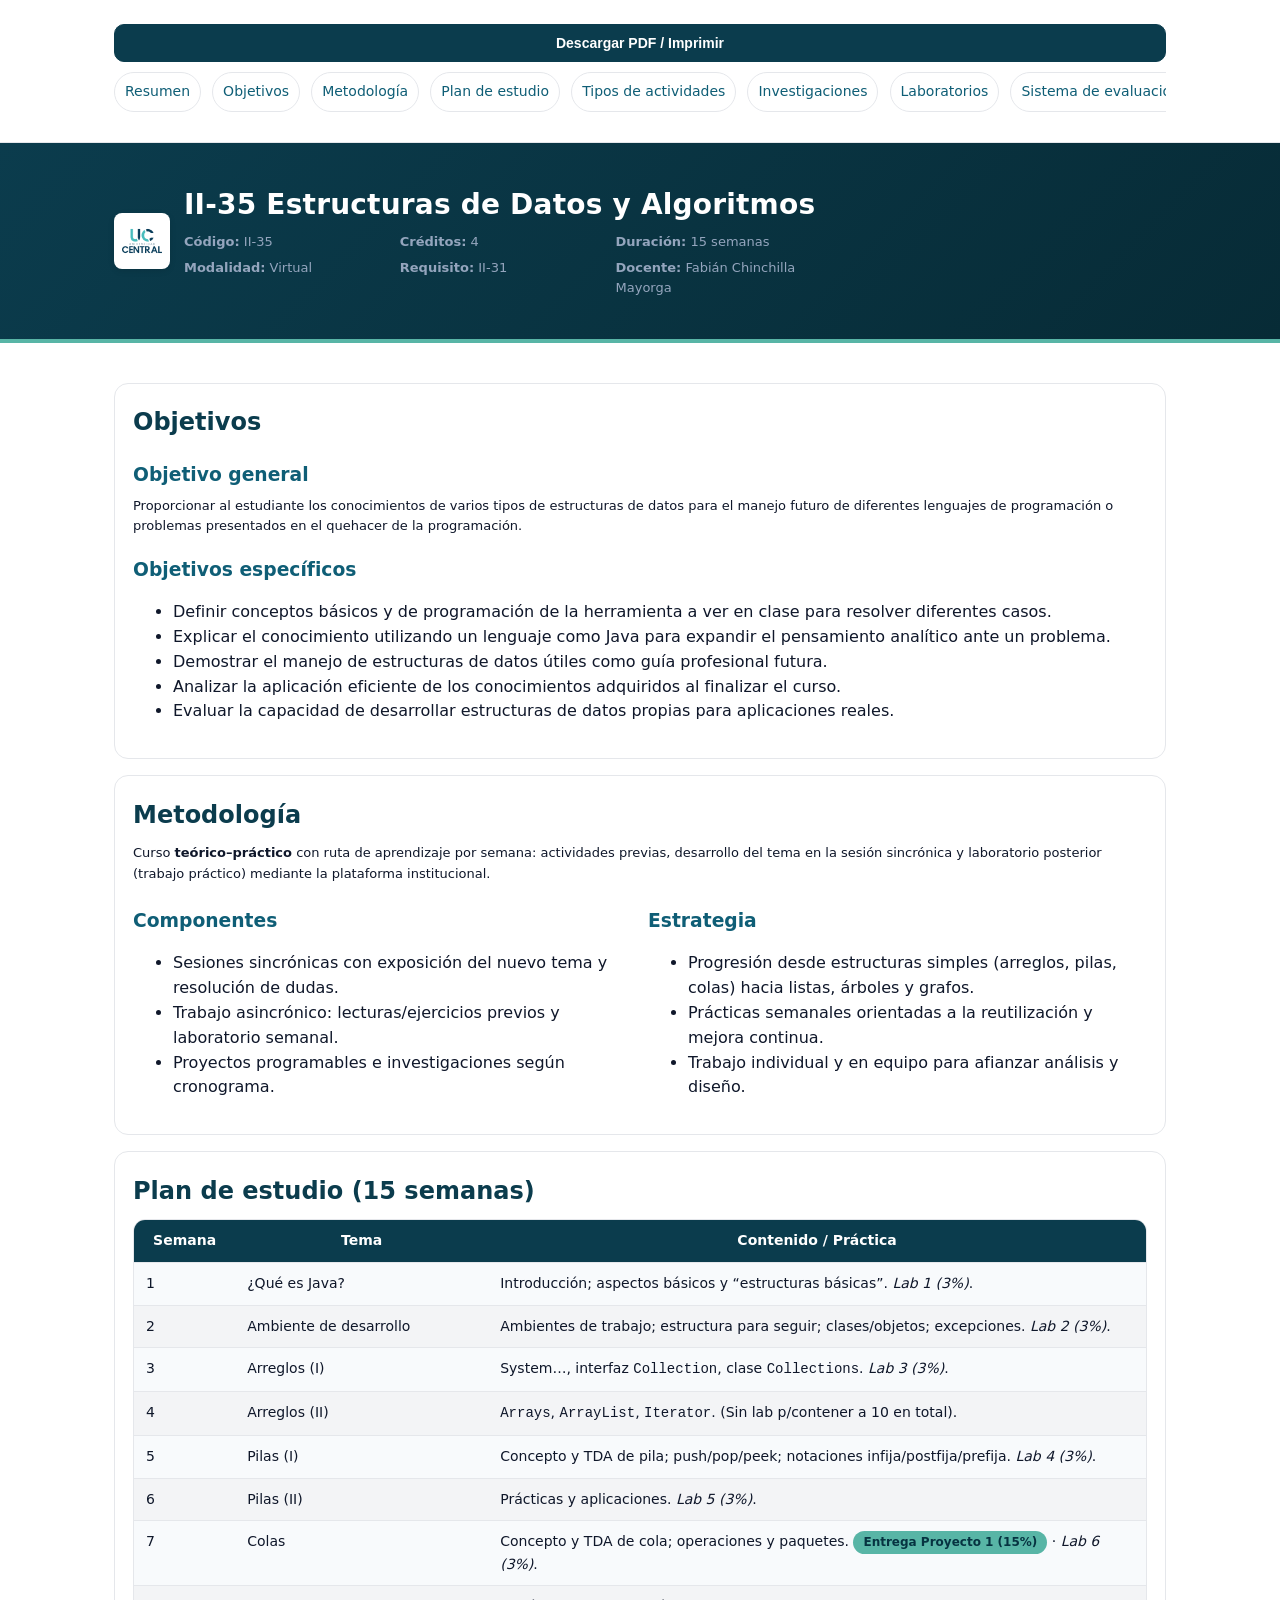
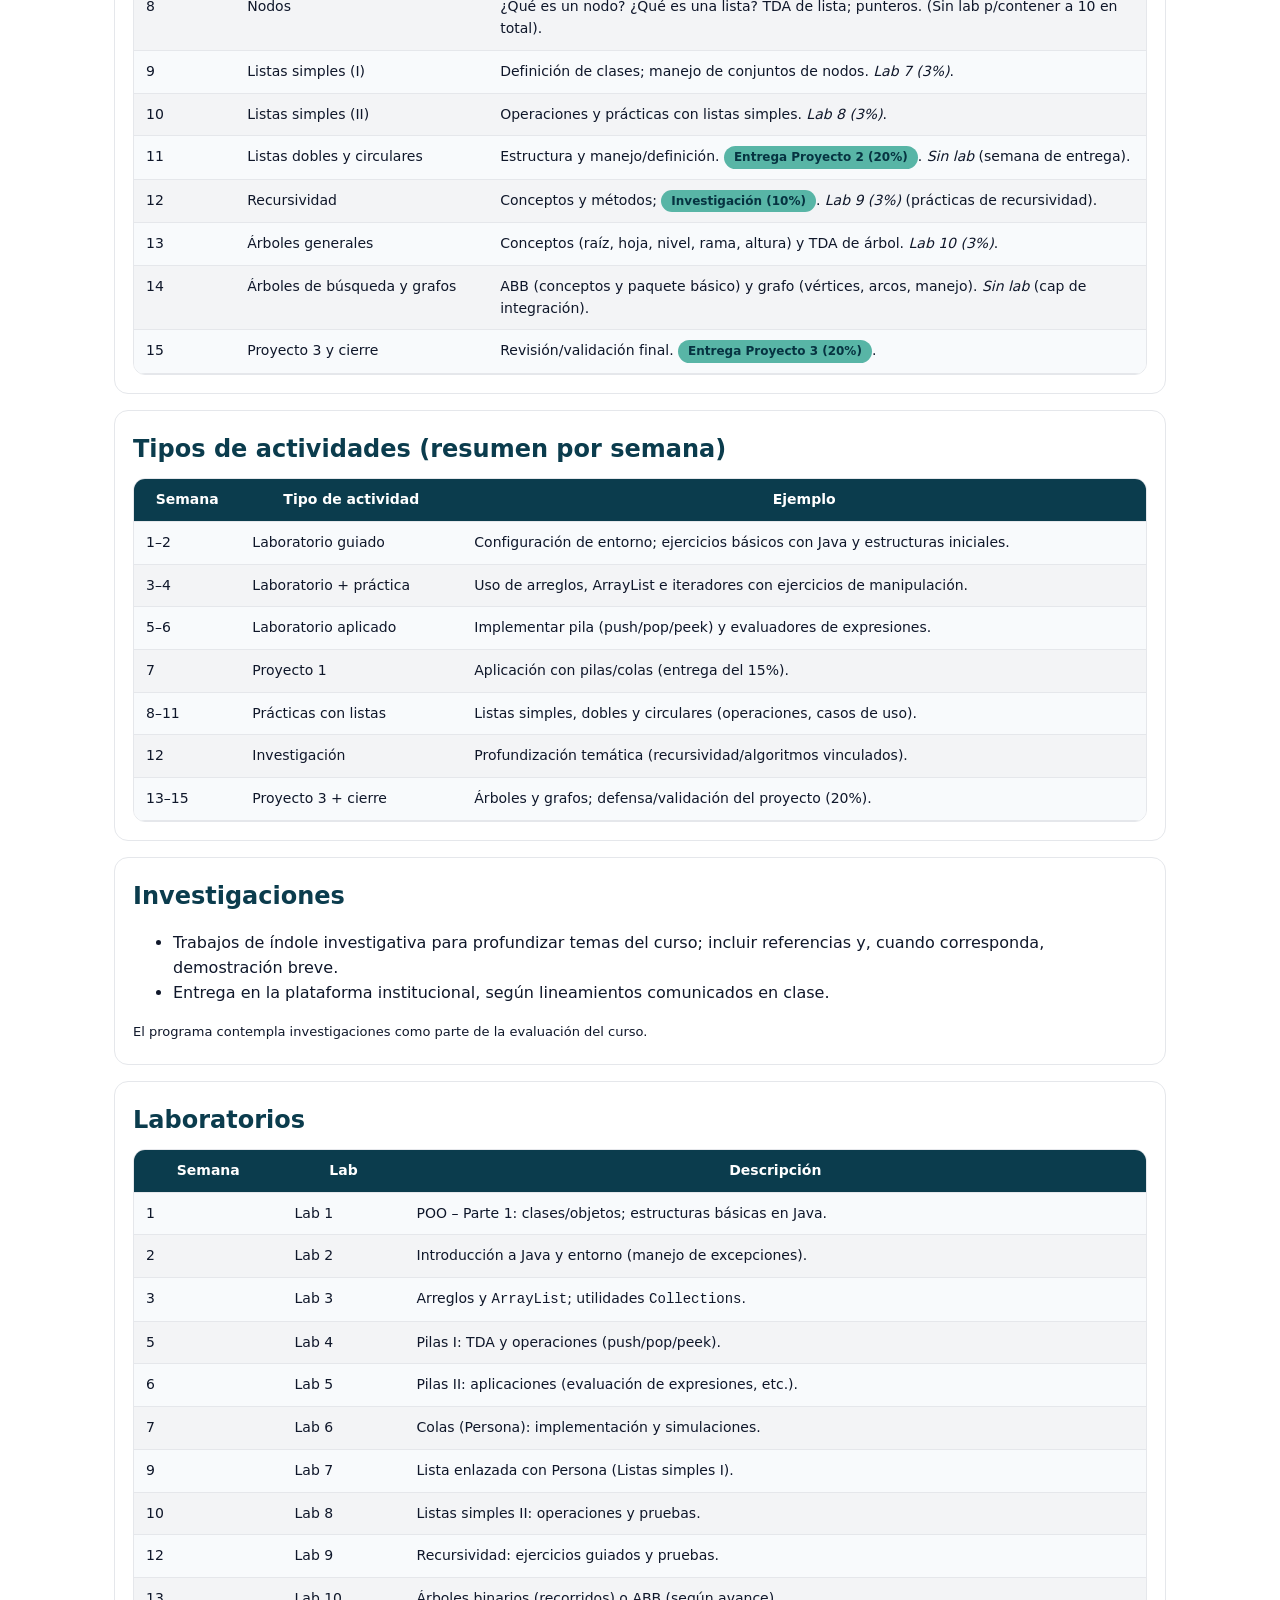
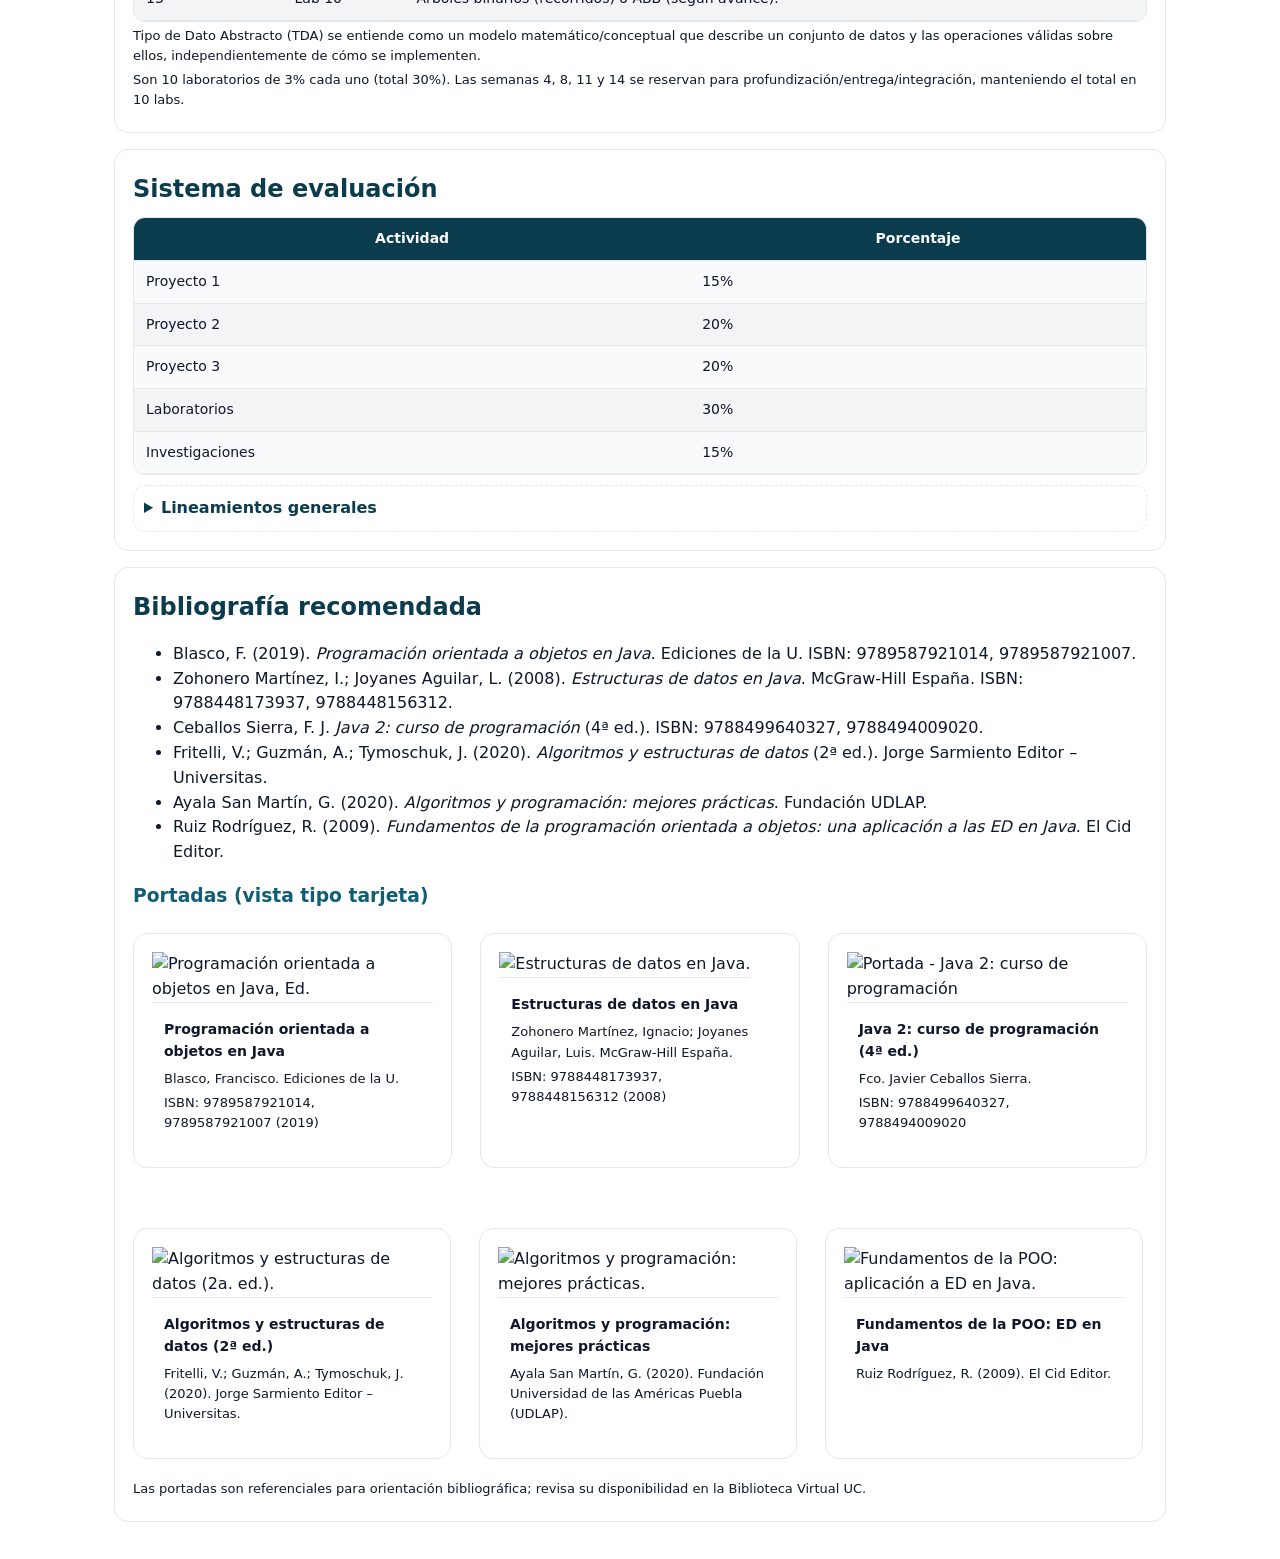
==== commit 6ad37854: "Implement feature X to enhance user experience and optimize performance" ====
--- a/II-35/index.html
+++ b/II-35/index.html
@@ -1,84 +1,364 @@
 <!DOCTYPE html>
 <html lang="es">
+
 <head>
   <meta charset="UTF-8" />
   <meta name="viewport" content="width=device-width, initial-scale=1" />
   <title>II-35 Estructuras de Datos y Algoritmos</title>
   <style>
-    :root{
-      --uc-blue:#0b3c4d; --uc-teal:#58b5a6; --uc-ink:#0f172a; --uc-muted:#94a5bd;
-      --uc-bg:#ffffff; --uc-border:#e5e7eb; --table-alt:#f8fafc; --table-alt-2:#f3f4f6;
-      --link:#0f5e76; --link-hover:#58b5a6;
-    }
-    *{box-sizing:border-box}
-    html,body{margin:0;padding:0;background:var(--uc-bg);color:var(--uc-ink);font-family:system-ui,-apple-system,Segoe UI,Roboto,Ubuntu,'Helvetica Neue',Arial,'Noto Sans',sans-serif;line-height:1.55}
-    a{color:var(--link);text-decoration:none} a:hover{color:var(--link-hover)}
-    .container{max-width:1100px;margin:0 auto;padding:24px}
-    header.hero{border-bottom:4px solid var(--uc-teal);padding:16px 0;margin-bottom:0;background:linear-gradient(135deg,var(--uc-blue),#072b36);color:#fff}
-    .brand{display:flex;gap:14px;align-items:center}
-    .brand img{height:56px;width:auto;display:block}
-    .brand h1{margin:0;font-size:28px;letter-spacing:.2px}
-    .meta{display:grid;grid-template-columns:repeat(auto-fit,minmax(180px,1fr));gap:6px 16px;margin-top:6px;color:#e6f4f7}
+    :root {
+      --uc-blue: #0b3c4d;
+      --uc-teal: #58b5a6;
+      --uc-ink: #0f172a;
+      --uc-muted: #94a5bd;
+      --uc-bg: #ffffff;
+      --uc-border: #e5e7eb;
+      --table-alt: #f8fafc;
+      --table-alt-2: #f3f4f6;
+      --link: #0f5e76;
+      --link-hover: #58b5a6;
+    }
+
+    * {
+      box-sizing: border-box
+    }
+
+    html,
+    body {
+      margin: 0;
+      padding: 0;
+      background: var(--uc-bg);
+      color: var(--uc-ink);
+      font-family: system-ui, -apple-system, Segoe UI, Roboto, Ubuntu, 'Helvetica Neue', Arial, 'Noto Sans', sans-serif;
+      line-height: 1.55
+    }
+
+    a {
+      color: var(--link);
+      text-decoration: none
+    }
+
+    a:hover {
+      color: var(--link-hover)
+    }
+
+    .container {
+      max-width: 1100px;
+      margin: 0 auto;
+      padding: 24px
+    }
+
+    header.hero {
+      border-bottom: 4px solid var(--uc-teal);
+      padding: 16px 0;
+      margin-bottom: 0;
+      background: linear-gradient(135deg, var(--uc-blue), #072b36);
+      color: #fff
+    }
+
+    .brand {
+      display: flex;
+      gap: 14px;
+      align-items: center
+    }
+
+    .brand img {
+      height: 56px;
+      width: auto;
+      display: block
+    }
+
+    .brand h1 {
+      margin: 0;
+      font-size: 28px;
+      letter-spacing: .2px
+    }
+
+    .meta {
+      display: grid;
+      grid-template-columns: repeat(auto-fit, minmax(180px, 1fr));
+      gap: 6px 16px;
+      margin-top: 6px;
+      color: #e6f4f7
+    }
 
     /* Barra acciones + índice */
-    .actions{position:sticky;top:0;background:rgba(255,255,255,.96);backdrop-filter:saturate(1.2) blur(4px);border-bottom:1px solid var(--uc-border);z-index:60}
-    .actions-inner{display:grid;grid-template-columns:1fr;gap:10px;align-items:center}
-    .btn{appearance:none;border:1px solid var(--uc-blue);background:var(--uc-blue);color:white;border-radius:10px;padding:10px 14px;font-weight:600;font-size:14px;cursor:pointer}
-    nav.toc{overflow:auto;white-space:nowrap}
-    .toc a{display:inline-block;padding:8px 10px;border-radius:999px;border:1px solid var(--uc-border);background:#fff;margin:0 6px 6px 0;font-size:14px}
+    .actions {
+      position: sticky;
+      top: 0;
+      background: rgba(255, 255, 255, .96);
+      backdrop-filter: saturate(1.2) blur(4px);
+      border-bottom: 1px solid var(--uc-border);
+      z-index: 60
+    }
+
+    .actions-inner {
+      display: grid;
+      grid-template-columns: 1fr;
+      gap: 10px;
+      align-items: center
+    }
+
+    .btn {
+      appearance: none;
+      border: 1px solid var(--uc-blue);
+      background: var(--uc-blue);
+      color: white;
+      border-radius: 10px;
+      padding: 10px 14px;
+      font-weight: 600;
+      font-size: 14px;
+      cursor: pointer
+    }
+
+    nav.toc {
+      overflow: auto;
+      white-space: nowrap
+    }
+
+    .toc a {
+      display: inline-block;
+      padding: 8px 10px;
+      border-radius: 999px;
+      border: 1px solid var(--uc-border);
+      background: #fff;
+      margin: 0 6px 6px 0;
+      font-size: 14px
+    }
 
     /* Tarjetas y tablas */
-    .card{border:1px solid var(--uc-border);border-radius:14px;padding:18px;margin:16px 0;background:white}
-    h2{color:var(--uc-blue);margin:.1em 0 .4em}
-    h3{color:#0f5e76;margin:1em 0 .4em}
-    .small{font-size:13px;color:var(--uc-muted)}
-    table{width:100%;border-collapse:separate;border-spacing:0;border:1px solid var(--uc-border);border-radius:12px;overflow:hidden}
-    thead tr{background:var(--uc-blue);color:#fff}
-    th,td{padding:10px 12px;border-bottom:1px solid var(--uc-border);vertical-align:top;font-size:14px}
-    tbody tr:nth-child(odd){background:var(--table-alt)}
-    tbody tr:nth-child(even){background:var(--table-alt-2)}
-    .chip{display:inline-block;padding:2px 10px;border-radius:999px;background:var(--uc-teal);color:#063341;font-weight:700;font-size:12px}
+    .card {
+      border: 1px solid var(--uc-border);
+      border-radius: 14px;
+      padding: 18px;
+      margin: 16px 0;
+      background: white
+    }
+
+    h2 {
+      color: var(--uc-blue);
+      margin: .1em 0 .4em
+    }
+
+    h3 {
+      color: #0f5e76;
+      margin: 1em 0 .4em
+    }
+
+    .small {
+      font-size: 13px;
+      color: var(--uc-muted)
+    }
+
+    table {
+      width: 100%;
+      border-collapse: separate;
+      border-spacing: 0;
+      border: 1px solid var(--uc-border);
+      border-radius: 12px;
+      overflow: hidden
+    }
+
+    thead tr {
+      background: var(--uc-blue);
+      color: #fff
+    }
+
+    th,
+    td {
+      padding: 10px 12px;
+      border-bottom: 1px solid var(--uc-border);
+      vertical-align: top;
+      font-size: 14px
+    }
+
+    tbody tr:nth-child(odd) {
+      background: var(--table-alt)
+    }
+
+    tbody tr:nth-child(even) {
+      background: var(--table-alt-2)
+    }
+
+    .chip {
+      display: inline-block;
+      padding: 2px 10px;
+      border-radius: 999px;
+      background: var(--uc-teal);
+      color: #063341;
+      font-weight: 700;
+      font-size: 12px
+    }
 
     /* Rúbricas */
-    details.rubrica{border:1px dashed var(--uc-border);border-radius:12px;padding:10px;margin-top:10px;background:#fff}
-    details.rubrica[open]{background:#f9fdfc}
-    details.rubrica > summary{cursor:pointer;font-weight:700;color:var(--uc-blue)}
-    .rubrica-table{width:100%;border-collapse:collapse;margin-top:8px}
-    .rubrica-table th,.rubrica-table td{border:1px solid var(--uc-border);padding:8px;text-align:left}
+    details.rubrica {
+      border: 1px dashed var(--uc-border);
+      border-radius: 12px;
+      padding: 10px;
+      margin-top: 10px;
+      background: #fff
+    }
+
+    details.rubrica[open] {
+      background: #f9fdfc
+    }
+
+    details.rubrica>summary {
+      cursor: pointer;
+      font-weight: 700;
+      color: var(--uc-blue)
+    }
+
+    .rubrica-table {
+      width: 100%;
+      border-collapse: collapse;
+      margin-top: 8px
+    }
+
+    .rubrica-table th,
+    .rubrica-table td {
+      border: 1px solid var(--uc-border);
+      padding: 8px;
+      text-align: left
+    }
 
     /* Disposición */
-    .grid-2{display:grid;grid-template-columns:1fr;gap:16px}
-    @media(min-width:960px){.grid-2{grid-template-columns:1fr 1fr}}
+    .grid-2 {
+      display: grid;
+      grid-template-columns: 1fr;
+      gap: 16px
+    }
+
+    @media(min-width:960px) {
+      .grid-2 {
+        grid-template-columns: 1fr 1fr
+      }
+    }
 
     /* Impresión */
-    @page{margin:14mm}
-    @media print{
-      .actions,.btn,nav.toc{display:none !important}
-      a[href]:after{content:""}
-      .card{break-inside:avoid}
-      h2{page-break-after:avoid}
-      table{page-break-inside:auto}
-      tr{page-break-inside:avoid;page-break-after:auto}
-      details.rubrica:not([open]){display:none}
-    }
-    .logo-placeholder{width:56px;height:56px;display:flex;align-items:center;justify-content:center;background:#fff;border-radius:8px;box-shadow:0 2px 6px rgba(0,0,0,.1);overflow:hidden}
-    .logo-placeholder .logo{width:40px;height:auto}
+    @page {
+      margin: 14mm
+    }
+
+    @media print {
+
+      .actions,
+      .btn,
+      nav.toc {
+        display: none !important
+      }
+
+      a[href]:after {
+        content: ""
+      }
+
+      .card {
+        break-inside: avoid
+      }
+
+      h2 {
+        page-break-after: avoid
+      }
+
+      table {
+        page-break-inside: auto
+      }
+
+      tr {
+        page-break-inside: avoid;
+        page-break-after: auto
+      }
+
+      details.rubrica:not([open]) {
+        display: none
+      }
+    }
+
+    .logo-placeholder {
+      width: 56px;
+      height: 56px;
+      display: flex;
+      align-items: center;
+      justify-content: center;
+      background: #fff;
+      border-radius: 8px;
+      box-shadow: 0 2px 6px rgba(0, 0, 0, .1);
+      overflow: hidden
+    }
+
+    .logo-placeholder .logo {
+      width: 40px;
+      height: auto
+    }
+
     /* --- Bootstrap-lite (solo lo necesario para la galería de bibliografía) --- */
-.row{display:flex;flex-wrap:wrap;gap:16px;margin-left:-6px;margin-right:-6px}
-[class^="col-"], [class*=" col-"]{padding-left:6px;padding-right:6px}
-.col-sm{flex:1 1 260px;max-width:100%}
-@media(min-width:992px){.col-lg-4{flex:0 0 calc(33.333% - 12px);max-width:calc(33.333% - 12px)}}
-.card-img-top{width:100%;height:auto;object-fit:cover;border-bottom:1px solid var(--uc-border)}
-.card h6{margin:.25rem 0 .4rem;font-size:14px}
-.card p{margin:.25rem 0;font-size:13px;color:var(--uc-ink)}
-.card .card-body{padding:12px}
-.d-flex{display:flex}
-.align-top{align-self:flex-start}
-.flex-fill{flex:1 1 auto}
-.img-fluid{max-width:100%;height:auto}
-
+    .row {
+      display: flex;
+      flex-wrap: wrap;
+      gap: 16px;
+      margin-left: -6px;
+      margin-right: -6px
+    }
+
+    [class^="col-"],
+    [class*=" col-"] {
+      padding-left: 6px;
+      padding-right: 6px
+    }
+
+    .col-sm {
+      flex: 1 1 260px;
+      max-width: 100%
+    }
+
+    @media(min-width:992px) {
+      .col-lg-4 {
+        flex: 0 0 calc(33.333% - 12px);
+        max-width: calc(33.333% - 12px)
+      }
+    }
+
+    .card-img-top {
+      width: 100%;
+      height: auto;
+      object-fit: cover;
+      border-bottom: 1px solid var(--uc-border)
+    }
+
+    .card h6 {
+      margin: .25rem 0 .4rem;
+      font-size: 14px
+    }
+
+    .card p {
+      margin: .25rem 0;
+      font-size: 13px;
+      color: var(--uc-ink)
+    }
+
+    .card .card-body {
+      padding: 12px
+    }
+
+    .d-flex {
+      display: flex
+    }
+
+    .align-top {
+      align-self: flex-start
+    }
+
+    .flex-fill {
+      flex: 1 1 auto
+    }
+
+    .img-fluid {
+      max-width: 100%;
+      height: auto
+    }
   </style>
 </head>
+
 <body>
   <!-- Barra de acciones e índice -->
   <div class="actions">
@@ -123,12 +403,15 @@
     <section class="card" id="objetivos">
       <h2>Objetivos</h2>
       <h3>Objetivo general</h3>
-      <p>Proporcionar al estudiante los conocimientos de varios tipos de estructuras de datos para el manejo futuro de diferentes lenguajes de programación o problemas presentados en el quehacer de la programación.</p>
+      <p>Proporcionar al estudiante los conocimientos de varios tipos de estructuras de datos para el manejo futuro de
+        diferentes lenguajes de programación o problemas presentados en el quehacer de la programación.</p>
 
       <h3>Objetivos específicos</h3>
       <ul>
-        <li>Definir conceptos básicos y de programación de la herramienta a ver en clase para resolver diferentes casos.</li>
-        <li>Explicar el conocimiento utilizando un lenguaje como Java para expandir el pensamiento analítico ante un problema.</li>
+        <li>Definir conceptos básicos y de programación de la herramienta a ver en clase para resolver diferentes casos.
+        </li>
+        <li>Explicar el conocimiento utilizando un lenguaje como Java para expandir el pensamiento analítico ante un
+          problema.</li>
         <li>Demostrar el manejo de estructuras de datos útiles como guía profesional futura.</li>
         <li>Analizar la aplicación eficiente de los conocimientos adquiridos al finalizar el curso.</li>
         <li>Evaluar la capacidad de desarrollar estructuras de datos propias para aplicaciones reales.</li>
@@ -138,7 +421,9 @@
     <!-- Metodología -->
     <section class="card" id="metodologia">
       <h2>Metodología</h2>
-      <p>Curso <strong>teórico–práctico</strong> con ruta de aprendizaje por semana: actividades previas, desarrollo del tema en la sesión sincrónica y laboratorio posterior (trabajo práctico) mediante la plataforma institucional.</p>
+      <p>Curso <strong>teórico–práctico</strong> con ruta de aprendizaje por semana: actividades previas, desarrollo del
+        tema en la sesión sincrónica y laboratorio posterior (trabajo práctico) mediante la plataforma institucional.
+      </p>
       <div class="grid-2">
         <div>
           <h3>Componentes</h3>
@@ -160,36 +445,100 @@
     </section>
 
     <!-- Plan de estudio -->
-<section class="card" id="plan">
-  <h2>Plan de estudio (15 semanas)</h2>
-  <table aria-label="Plan de estudio semana a semana">
-    <thead>
-      <tr>
-        <th style="width:10%">Semana</th>
-        <th style="width:25%">Tema</th>
-        <th style="width:65%">Contenido / Práctica</th>
-      </tr>
-    </thead>
-    <tbody>
-      <tr><td>1</td><td>¿Qué es Java?</td><td>Introducción; aspectos básicos y “estructuras básicas”. <i>Lab 1 (3%)</i>.</td></tr>
-      <tr><td>2</td><td>Ambiente de desarrollo</td><td>Ambientes de trabajo; estructura para seguir; clases/objetos; excepciones. <i>Lab 2 (3%)</i>.</td></tr>
-      <tr><td>3</td><td>Arreglos (I)</td><td>System…, interfaz <code>Collection</code>, clase <code>Collections</code>. <i>Lab 3 (3%)</i>.</td></tr>
-      <tr><td>4</td><td>Arreglos (II)</td><td><code>Arrays</code>, <code>ArrayList</code>, <code>Iterator</code>. (Sin lab p/contener a 10 en total).</td></tr>
-      <tr><td>5</td><td>Pilas (I)</td><td>Concepto y TDA de pila; push/pop/peek; notaciones infija/postfija/prefija. <i>Lab 4 (3%)</i>.</td></tr>
-      <tr><td>6</td><td>Pilas (II)</td><td>Prácticas y aplicaciones. <i>Lab 5 (3%)</i>.</td></tr>
-      <tr><td>7</td><td>Colas</td><td>Concepto y TDA de cola; operaciones y paquetes. <span class="chip">Entrega Proyecto 1 (15%)</span> · <i>Lab 6 (3%)</i>. </td></tr>
-      <tr><td>8</td><td>Nodos</td><td>¿Qué es un nodo? ¿Qué es una lista? TDA de lista; punteros. (Sin lab p/contener a 10 en total).</td></tr>
-      <tr><td>9</td><td>Listas simples (I)</td><td>Definición de clases; manejo de conjuntos de nodos. <i>Lab 7 (3%)</i>.</td></tr>
-      <tr><td>10</td><td>Listas simples (II)</td><td>Operaciones y prácticas con listas simples. <i>Lab 8 (3%)</i>.</td></tr>
-      <tr><td>11</td><td>Listas dobles y circulares</td><td>Estructura y manejo/definición. <span class="chip">Entrega Proyecto 2 (20%)</span>. <i>Sin lab</i> (semana de entrega). </td></tr>
-      <tr><td>12</td><td>Recursividad</td><td>Conceptos y métodos; <span class="chip">Investigación (10%)</span>. <i>Lab 9 (3%)</i> (prácticas de recursividad).</td></tr>
-      <tr><td>13</td><td>Árboles generales</td><td>Conceptos (raíz, hoja, nivel, rama, altura) y TDA de árbol. <i>Lab 10 (3%)</i>.</td></tr>
-      <tr><td>14</td><td>Árboles de búsqueda y grafos</td><td>ABB (conceptos y paquete básico) y grafo (vértices, arcos, manejo). <i>Sin lab</i> (cap de integración).</td></tr>
-      <tr><td>15</td><td>Proyecto 3 y cierre</td><td>Revisión/validación final. <span class="chip">Entrega Proyecto 3 (20%)</span>.</td></tr>
-    </tbody>
-  </table>
-  <p class="small">Las entregas y la investigación siguen el cronograma del programa oficial (P1 S7, <b>P2 S11</b>, P3 S15; labs 3% c/semana; investigación S12 10%).</p>
-</section>
+    <section class="card" id="plan">
+      <h2>Plan de estudio (15 semanas)</h2>
+      <table aria-label="Plan de estudio semana a semana">
+        <thead>
+          <tr>
+            <th style="width:10%">Semana</th>
+            <th style="width:25%">Tema</th>
+            <th style="width:65%">Contenido / Práctica</th>
+          </tr>
+        </thead>
+        <tbody>
+          <tr>
+            <td>1</td>
+            <td>¿Qué es Java?</td>
+            <td>Introducción; aspectos básicos y “estructuras básicas”. <i>Lab 1 (3%)</i>.</td>
+          </tr>
+          <tr>
+            <td>2</td>
+            <td>Ambiente de desarrollo</td>
+            <td>Ambientes de trabajo; estructura para seguir; clases/objetos; excepciones. <i>Lab 2 (3%)</i>.</td>
+          </tr>
+          <tr>
+            <td>3</td>
+            <td>Arreglos (I)</td>
+            <td>System…, interfaz <code>Collection</code>, clase <code>Collections</code>. <i>Lab 3 (3%)</i>.</td>
+          </tr>
+          <tr>
+            <td>4</td>
+            <td>Arreglos (II)</td>
+            <td><code>Arrays</code>, <code>ArrayList</code>, <code>Iterator</code>. (Sin lab p/contener a 10 en total).
+            </td>
+          </tr>
+          <tr>
+            <td>5</td>
+            <td>Pilas (I)</td>
+            <td>Concepto y TDA de pila; push/pop/peek; notaciones infija/postfija/prefija. <i>Lab 4 (3%)</i>.</td>
+          </tr>
+          <tr>
+            <td>6</td>
+            <td>Pilas (II)</td>
+            <td>Prácticas y aplicaciones. <i>Lab 5 (3%)</i>.</td>
+          </tr>
+          <tr>
+            <td>7</td>
+            <td>Colas</td>
+            <td>Concepto y TDA de cola; operaciones y paquetes. <span class="chip">Entrega Proyecto 1 (15%)</span> ·
+              <i>Lab 6 (3%)</i>. </td>
+          </tr>
+          <tr>
+            <td>8</td>
+            <td>Nodos</td>
+            <td>¿Qué es un nodo? ¿Qué es una lista? TDA de lista; punteros. (Sin lab p/contener a 10 en total).</td>
+          </tr>
+          <tr>
+            <td>9</td>
+            <td>Listas simples (I)</td>
+            <td>Definición de clases; manejo de conjuntos de nodos. <i>Lab 7 (3%)</i>.</td>
+          </tr>
+          <tr>
+            <td>10</td>
+            <td>Listas simples (II)</td>
+            <td>Operaciones y prácticas con listas simples. <i>Lab 8 (3%)</i>.</td>
+          </tr>
+          <tr>
+            <td>11</td>
+            <td>Listas dobles y circulares</td>
+            <td>Estructura y manejo/definición. <span class="chip">Entrega Proyecto 2 (20%)</span>. <i>Sin lab</i>
+              (semana de entrega). </td>
+          </tr>
+          <tr>
+            <td>12</td>
+            <td>Recursividad</td>
+            <td>Conceptos y métodos; <span class="chip">Investigación (10%)</span>. <i>Lab 9 (3%)</i> (prácticas de
+              recursividad).</td>
+          </tr>
+          <tr>
+            <td>13</td>
+            <td>Árboles generales</td>
+            <td>Conceptos (raíz, hoja, nivel, rama, altura) y TDA de árbol. <i>Lab 10 (3%)</i>.</td>
+          </tr>
+          <tr>
+            <td>14</td>
+            <td>Árboles de búsqueda y grafos</td>
+            <td>ABB (conceptos y paquete básico) y grafo (vértices, arcos, manejo). <i>Sin lab</i> (cap de integración).
+            </td>
+          </tr>
+          <tr>
+            <td>15</td>
+            <td>Proyecto 3 y cierre</td>
+            <td>Revisión/validación final. <span class="chip">Entrega Proyecto 3 (20%)</span>.</td>
+          </tr>
+        </tbody>
+      </table>
+    </section>
 
 
     <section class="card" id="actividades">
@@ -203,13 +552,41 @@
           </tr>
         </thead>
         <tbody>
-          <tr><td>1–2</td><td>Laboratorio guiado</td><td>Configuración de entorno; ejercicios básicos con Java y estructuras iniciales.</td></tr>
-          <tr><td>3–4</td><td>Laboratorio + práctica</td><td>Uso de arreglos, ArrayList e iteradores con ejercicios de manipulación.</td></tr>
-          <tr><td>5–6</td><td>Laboratorio aplicado</td><td>Implementar pila (push/pop/peek) y evaluadores de expresiones.</td></tr>
-          <tr><td>7</td><td>Proyecto 1</td><td>Aplicación con pilas/colas (entrega del 15%).</td></tr>
-          <tr><td>8–11</td><td>Prácticas con listas</td><td>Listas simples, dobles y circulares (operaciones, casos de uso).</td></tr>
-          <tr><td>12</td><td>Investigación</td><td>Profundización temática (recursividad/algoritmos vinculados).</td></tr>
-          <tr><td>13–15</td><td>Proyecto 3 + cierre</td><td>Árboles y grafos; defensa/validación del proyecto (20%).</td></tr>
+          <tr>
+            <td>1–2</td>
+            <td>Laboratorio guiado</td>
+            <td>Configuración de entorno; ejercicios básicos con Java y estructuras iniciales.</td>
+          </tr>
+          <tr>
+            <td>3–4</td>
+            <td>Laboratorio + práctica</td>
+            <td>Uso de arreglos, ArrayList e iteradores con ejercicios de manipulación.</td>
+          </tr>
+          <tr>
+            <td>5–6</td>
+            <td>Laboratorio aplicado</td>
+            <td>Implementar pila (push/pop/peek) y evaluadores de expresiones.</td>
+          </tr>
+          <tr>
+            <td>7</td>
+            <td>Proyecto 1</td>
+            <td>Aplicación con pilas/colas (entrega del 15%).</td>
+          </tr>
+          <tr>
+            <td>8–11</td>
+            <td>Prácticas con listas</td>
+            <td>Listas simples, dobles y circulares (operaciones, casos de uso).</td>
+          </tr>
+          <tr>
+            <td>12</td>
+            <td>Investigación</td>
+            <td>Profundización temática (recursividad/algoritmos vinculados).</td>
+          </tr>
+          <tr>
+            <td>13–15</td>
+            <td>Proyecto 3 + cierre</td>
+            <td>Árboles y grafos; defensa/validación del proyecto (20%).</td>
+          </tr>
         </tbody>
       </table>
     </section>
@@ -218,173 +595,247 @@
     <section class="card" id="investigaciones">
       <h2>Investigaciones</h2>
       <ul>
-        <li>Trabajos de índole investigativa para profundizar temas del curso; incluir referencias y, cuando corresponda, demostración breve.</li>
+        <li>Trabajos de índole investigativa para profundizar temas del curso; incluir referencias y, cuando
+          corresponda, demostración breve.</li>
         <li>Entrega en la plataforma institucional, según lineamientos comunicados en clase.</li>
       </ul>
       <p class="small">El programa contempla investigaciones como parte de la evaluación del curso.</p>
     </section>
 
     <!-- Laboratorios -->
-<section class="card" id="laboratorios">
-  <h2>Laboratorios</h2>
-  <table aria-label="Laboratorios">
-    <thead>
-      <tr>
-        <th>Semana</th>
-        <th>Lab</th>
-        <th>Descripción</th>
-      </tr>
-    </thead>
-    <tbody>
-      <tr><td>1</td><td>Lab 1</td><td>POO – Parte 1: clases/objetos; estructuras básicas en Java.</td></tr>
-      <tr><td>2</td><td>Lab 2</td><td>Introducción a Java y entorno (manejo de excepciones).</td></tr>
-      <tr><td>3</td><td>Lab 3</td><td>Arreglos y <code>ArrayList</code>; utilidades <code>Collections</code>.</td></tr>
-      <tr><td>5</td><td>Lab 4</td><td>Pilas I: TDA y operaciones (push/pop/peek).</td></tr>
-      <tr><td>6</td><td>Lab 5</td><td>Pilas II: aplicaciones (evaluación de expresiones, etc.).</td></tr>
-      <tr><td>7</td><td>Lab 6</td><td>Colas (Persona): implementación y simulaciones.</td></tr>
-      <tr><td>9</td><td>Lab 7</td><td>Lista enlazada con Persona (Listas simples I).</td></tr>
-      <tr><td>10</td><td>Lab 8</td><td>Listas simples II: operaciones y pruebas.</td></tr>
-      <tr><td>12</td><td>Lab 9</td><td>Recursividad: ejercicios guiados y pruebas.</td></tr>
-      <tr><td>13</td><td>Lab 10</td><td>Árboles binarios (recorridos) o ABB (según avance).</td></tr>
-    </tbody>
-  </table>
-  <p class="small">Son 10 laboratorios de 3% cada uno (total 30%). Las semanas 4, 8, 11 y 14 se reservan para profundización/entrega/integración, manteniendo el total en 10 labs.</p>
-</section>
+    <section class="card" id="laboratorios">
+      <h2>Laboratorios</h2>
+      <table aria-label="Laboratorios">
+        <thead>
+          <tr>
+            <th>Semana</th>
+            <th>Lab</th>
+            <th>Descripción</th>
+          </tr>
+        </thead>
+        <tbody>
+          <tr>
+            <td>1</td>
+            <td>Lab 1</td>
+            <td>POO – Parte 1: clases/objetos; estructuras básicas en Java.</td>
+          </tr>
+          <tr>
+            <td>2</td>
+            <td>Lab 2</td>
+            <td>Introducción a Java y entorno (manejo de excepciones).</td>
+          </tr>
+          <tr>
+            <td>3</td>
+            <td>Lab 3</td>
+            <td>Arreglos y <code>ArrayList</code>; utilidades <code>Collections</code>.</td>
+          </tr>
+          <tr>
+            <td>5</td>
+            <td>Lab 4</td>
+            <td>Pilas I: TDA y operaciones (push/pop/peek).</td>
+          </tr>
+          <tr>
+            <td>6</td>
+            <td>Lab 5</td>
+            <td>Pilas II: aplicaciones (evaluación de expresiones, etc.).</td>
+          </tr>
+          <tr>
+            <td>7</td>
+            <td>Lab 6</td>
+            <td>Colas (Persona): implementación y simulaciones.</td>
+          </tr>
+          <tr>
+            <td>9</td>
+            <td>Lab 7</td>
+            <td>Lista enlazada con Persona (Listas simples I).</td>
+          </tr>
+          <tr>
+            <td>10</td>
+            <td>Lab 8</td>
+            <td>Listas simples II: operaciones y pruebas.</td>
+          </tr>
+          <tr>
+            <td>12</td>
+            <td>Lab 9</td>
+            <td>Recursividad: ejercicios guiados y pruebas.</td>
+          </tr>
+          <tr>
+            <td>13</td>
+            <td>Lab 10</td>
+            <td>Árboles binarios (recorridos) o ABB (según avance).</td>
+          </tr>
+        </tbody>
+      </table>
+      <p class="small">Tipo de Dato Abstracto (TDA) se entiende como un modelo matemático/conceptual que describe un conjunto de datos y las operaciones válidas sobre ellos, independientemente de cómo se implementen.</p>
+      <p class="small">Son 10 laboratorios de 3% cada uno (total 30%). Las semanas 4, 8, 11 y 14 se reservan para
+        profundización/entrega/integración, manteniendo el total en 10 labs.</p>
+    </section>
 
 
     <!-- Evaluación -->
     <section class="card" id="evaluacion">
       <h2>Sistema de evaluación</h2>
       <table aria-label="Sistema de evaluación">
-        <thead><tr><th>Actividad</th><th>Porcentaje</th></tr></thead>
+        <thead>
+          <tr>
+            <th>Actividad</th>
+            <th>Porcentaje</th>
+          </tr>
+        </thead>
         <tbody>
-          <tr><td>Proyecto 1</td><td>15%</td></tr>
-          <tr><td>Proyecto 2</td><td>20%</td></tr>
-          <tr><td>Proyecto 3</td><td>20%</td></tr>
-          <tr><td>Laboratorios</td><td>30%</td></tr>
-          <tr><td>Investigaciones</td><td>15%</td></tr>
+          <tr>
+            <td>Proyecto 1</td>
+            <td>15%</td>
+          </tr>
+          <tr>
+            <td>Proyecto 2</td>
+            <td>20%</td>
+          </tr>
+          <tr>
+            <td>Proyecto 3</td>
+            <td>20%</td>
+          </tr>
+          <tr>
+            <td>Laboratorios</td>
+            <td>30%</td>
+          </tr>
+          <tr>
+            <td>Investigaciones</td>
+            <td>15%</td>
+          </tr>
         </tbody>
       </table>
 
       <details class="rubrica">
         <summary>Lineamientos generales</summary>
         <ul>
-          <li>Los proyectos implementan soluciones a problemas propuestos, con funcionamiento correcto y criterios de evaluación comunicados en clase.</li>
-          <li>Los laboratorios semanalmente refuerzan lo visto en teoría y se entregan en la plataforma institucional.</li>
+          <li>Los proyectos implementan soluciones a problemas propuestos, con funcionamiento correcto y criterios de
+            evaluación comunicados en clase.</li>
+          <li>Los laboratorios semanalmente refuerzan lo visto en teoría y se entregan en la plataforma institucional.
+          </li>
           <li>Las investigaciones amplían tópicos del curso con referencias y síntesis técnica.</li>
         </ul>
       </details>
     </section>
 
     <!-- Bibliografía -->
-<section class="card" id="bibliografia">
-  <h2>Bibliografía recomendada</h2>
-
-  <!-- Lista textual (del programa oficial) -->
-  <ul>
-    <li>Blasco, F. (2019). <i>Programación orientada a objetos en Java</i>. Ediciones de la U. ISBN: 9789587921014, 9789587921007.</li>
-    <li>Zohonero Martínez, I.; Joyanes Aguilar, L. (2008). <i>Estructuras de datos en Java</i>. McGraw-Hill España. ISBN: 9788448173937, 9788448156312.</li>
-    <li>Ceballos Sierra, F. J. <i>Java 2: curso de programación</i> (4ª ed.). ISBN: 9788499640327, 9788494009020.</li>
-    <li>Fritelli, V.; Guzmán, A.; Tymoschuk, J. (2020). <i>Algoritmos y estructuras de datos</i> (2ª ed.). Jorge Sarmiento Editor – Universitas.</li>
-    <li>Ayala San Martín, G. (2020). <i>Algoritmos y programación: mejores prácticas</i>. Fundación UDLAP.</li>
-    <li>Ruiz Rodríguez, R. (2009). <i>Fundamentos de la programación orientada a objetos: una aplicación a las ED en Java</i>. El Cid Editor.</li>
-  </ul>
-
-  <h3 style="margin-top:1rem;color:#0f5e76">Portadas (vista tipo tarjeta)</h3>
-  <!-- Tu rejilla de tarjetas “tipo Bootstrap”, sin depender de Bootstrap -->
-  <div class="container" style="padding:0">
-    <div class="row">
-      <div class="col-sm d-flex">
-        <div class="card">
-          <img class="img-fluid align-top card-img-top" role="presentation"
-               src="https://connect-campus.uc.ac.cr/draftfile.php/304710/user/draft/299332264/Portada%20-%20Programaci%C3%B3n%20orientada%20a%20objetos%20en%20Java%2C%20Ed..jpeg"
-               alt="Programación orientada a objetos en Java, Ed." width="220" height="320">
-          <div class="card-body flex-fill">
-            <h6 class="card-title">Programación orientada a objetos en Java</h6>
-            <p class="card-text">Blasco, Francisco. Ediciones de la U.</p>
-            <p>ISBN: 9789587921014, 9789587921007 (2019)</p>
+    <section class="card" id="bibliografia">
+      <h2>Bibliografía recomendada</h2>
+
+      <!-- Lista textual (del programa oficial) -->
+      <ul>
+        <li>Blasco, F. (2019). <i>Programación orientada a objetos en Java</i>. Ediciones de la U. ISBN: 9789587921014,
+          9789587921007.</li>
+        <li>Zohonero Martínez, I.; Joyanes Aguilar, L. (2008). <i>Estructuras de datos en Java</i>. McGraw-Hill España.
+          ISBN: 9788448173937, 9788448156312.</li>
+        <li>Ceballos Sierra, F. J. <i>Java 2: curso de programación</i> (4ª ed.). ISBN: 9788499640327, 9788494009020.
+        </li>
+        <li>Fritelli, V.; Guzmán, A.; Tymoschuk, J. (2020). <i>Algoritmos y estructuras de datos</i> (2ª ed.). Jorge
+          Sarmiento Editor – Universitas.</li>
+        <li>Ayala San Martín, G. (2020). <i>Algoritmos y programación: mejores prácticas</i>. Fundación UDLAP.</li>
+        <li>Ruiz Rodríguez, R. (2009). <i>Fundamentos de la programación orientada a objetos: una aplicación a las ED en
+            Java</i>. El Cid Editor.</li>
+      </ul>
+
+      <h3 style="margin-top:1rem;color:#0f5e76">Portadas (vista tipo tarjeta)</h3>
+      <!-- Tu rejilla de tarjetas “tipo Bootstrap”, sin depender de Bootstrap -->
+      <div class="container" style="padding:0">
+        <div class="row">
+          <div class="col-sm d-flex">
+            <div class="card">
+              <img class="img-fluid align-top card-img-top" role="presentation"
+                src="https://connect-campus.uc.ac.cr/draftfile.php/304710/user/draft/299332264/Portada%20-%20Programaci%C3%B3n%20orientada%20a%20objetos%20en%20Java%2C%20Ed..jpeg"
+                alt="Programación orientada a objetos en Java, Ed." width="220" height="320">
+              <div class="card-body flex-fill">
+                <h6 class="card-title">Programación orientada a objetos en Java</h6>
+                <p class="card-text">Blasco, Francisco. Ediciones de la U.</p>
+                <p>ISBN: 9789587921014, 9789587921007 (2019)</p>
+              </div>
+            </div>
+          </div>
+
+          <div class="col-sm d-flex">
+            <div class="card">
+              <img class="img-fluid align-top card-img-top" role="presentation"
+                src="https://connect-campus.uc.ac.cr/draftfile.php/304710/user/draft/299332264/Portada%20-%20Estructuras%20de%20datos%20en%20Java.jpeg"
+                alt="Estructuras de datos en Java." width="220" height="320">
+              <div class="card-body flex-fill">
+                <h6 class="card-title">Estructuras de datos en Java</h6>
+                <p class="card-text">Zohonero Martínez, Ignacio; Joyanes Aguilar, Luis. McGraw-Hill España.</p>
+                <p class="card-text">ISBN: 9788448173937, 9788448156312 (2008)</p>
+              </div>
+            </div>
+          </div>
+
+          <div class="col-sm d-flex">
+            <div class="card">
+              <img class="img-fluid align-top card-img-top" role="presentation"
+                src="https://connect-campus.uc.ac.cr/draftfile.php/304710/user/draft/299332264/Portada%20-%20Java%202%20curso%20de%20programaci%C3%B3n%20%281%29.jpeg"
+                alt="Portada - Java 2: curso de programación" width="220" height="320">
+              <div class="card-body flex-fill">
+                <h6 class="card-title">Java 2: curso de programación (4ª ed.)</h6>
+                <p class="card-text">Fco. Javier Ceballos Sierra.</p>
+                <p class="card-text">ISBN: 9788499640327, 9788494009020</p>
+              </div>
+            </div>
+          </div>
+        </div>
+
+        <p>&nbsp;</p>
+
+        <div class="row">
+          <div class="col-lg-4 d-flex align-items-stretch">
+            <div class="card">
+              <img class="img-fluid align-top card-img-top" role="presentation"
+                src="https://connect-campus.uc.ac.cr/draftfile.php/304710/user/draft/299332264/Algoritmos%20y%20estructuras%20de%20datos.jpeg"
+                alt="Algoritmos y estructuras de datos (2a. ed.)." width="220" height="320">
+              <div class="card-body">
+                <h6 class="card-title">Algoritmos y estructuras de datos (2ª ed.)</h6>
+                <p class="card-text">Fritelli, V.; Guzmán, A.; Tymoschuk, J. (2020). Jorge Sarmiento Editor –
+                  Universitas.</p>
+              </div>
+            </div>
+          </div>
+
+          <div class="col-lg-4 d-flex align-items-stretch">
+            <div class="card">
+              <img class="img-fluid align-top card-img-top" role="presentation"
+                src="https://connect-campus.uc.ac.cr/draftfile.php/304710/user/draft/299332264/Algoritmos%20y%20programaci%C3%B3n%20mejores%20pr%C3%A1cticas.jpeg?time=1726684610759"
+                alt="Algoritmos y programación: mejores prácticas." width="220" height="320">
+              <div class="card-body">
+                <h6 class="card-title">Algoritmos y programación: mejores prácticas</h6>
+                <p class="card-text">Ayala San Martín, G. (2020). Fundación Universidad de las Américas Puebla (UDLAP).
+                </p>
+              </div>
+            </div>
+          </div>
+
+          <div class="col-lg-4 d-flex align-items-stretch">
+            <div class="card">
+              <img class="img-fluid align-top card-img-top" role="presentation"
+                src="https://connect-campus.uc.ac.cr/draftfile.php/304710/user/draft/299332264/Fundamentos%20de%20la%20programaci%C3%B3n%20orientada%20a%20objetos.jpeg"
+                alt="Fundamentos de la POO: aplicación a ED en Java." width="220" height="320">
+              <div class="card-body">
+                <h6 class="card-title">Fundamentos de la POO: ED en Java</h6>
+                <p class="card-text">Ruiz Rodríguez, R. (2009). El Cid Editor.</p>
+              </div>
+            </div>
           </div>
         </div>
       </div>
 
-      <div class="col-sm d-flex">
-        <div class="card">
-          <img class="img-fluid align-top card-img-top" role="presentation"
-               src="https://connect-campus.uc.ac.cr/draftfile.php/304710/user/draft/299332264/Portada%20-%20Estructuras%20de%20datos%20en%20Java.jpeg"
-               alt="Estructuras de datos en Java." width="220" height="320">
-          <div class="card-body flex-fill">
-            <h6 class="card-title">Estructuras de datos en Java</h6>
-            <p class="card-text">Zohonero Martínez, Ignacio; Joyanes Aguilar, Luis. McGraw-Hill España.</p>
-            <p class="card-text">ISBN: 9788448173937, 9788448156312 (2008)</p>
-          </div>
-        </div>
-      </div>
-
-      <div class="col-sm d-flex">
-        <div class="card">
-          <img class="img-fluid align-top card-img-top" role="presentation"
-               src="https://connect-campus.uc.ac.cr/draftfile.php/304710/user/draft/299332264/Portada%20-%20Java%202%20curso%20de%20programaci%C3%B3n%20%281%29.jpeg"
-               alt="Portada - Java 2: curso de programación" width="220" height="320">
-          <div class="card-body flex-fill">
-            <h6 class="card-title">Java 2: curso de programación (4ª ed.)</h6>
-            <p class="card-text">Fco. Javier Ceballos Sierra.</p>
-            <p class="card-text">ISBN: 9788499640327, 9788494009020</p>
-          </div>
-        </div>
-      </div>
-    </div>
-
-    <p>&nbsp;</p>
-
-    <div class="row">
-      <div class="col-lg-4 d-flex align-items-stretch">
-        <div class="card">
-          <img class="img-fluid align-top card-img-top" role="presentation"
-               src="https://connect-campus.uc.ac.cr/draftfile.php/304710/user/draft/299332264/Algoritmos%20y%20estructuras%20de%20datos.jpeg"
-               alt="Algoritmos y estructuras de datos (2a. ed.)." width="220" height="320">
-          <div class="card-body">
-            <h6 class="card-title">Algoritmos y estructuras de datos (2ª ed.)</h6>
-            <p class="card-text">Fritelli, V.; Guzmán, A.; Tymoschuk, J. (2020). Jorge Sarmiento Editor – Universitas.</p>
-          </div>
-        </div>
-      </div>
-
-      <div class="col-lg-4 d-flex align-items-stretch">
-        <div class="card">
-          <img class="img-fluid align-top card-img-top" role="presentation"
-               src="https://connect-campus.uc.ac.cr/draftfile.php/304710/user/draft/299332264/Algoritmos%20y%20programaci%C3%B3n%20mejores%20pr%C3%A1cticas.jpeg?time=1726684610759"
-               alt="Algoritmos y programación: mejores prácticas." width="220" height="320">
-          <div class="card-body">
-            <h6 class="card-title">Algoritmos y programación: mejores prácticas</h6>
-            <p class="card-text">Ayala San Martín, G. (2020). Fundación Universidad de las Américas Puebla (UDLAP).</p>
-          </div>
-        </div>
-      </div>
-
-      <div class="col-lg-4 d-flex align-items-stretch">
-        <div class="card">
-          <img class="img-fluid align-top card-img-top" role="presentation"
-               src="https://connect-campus.uc.ac.cr/draftfile.php/304710/user/draft/299332264/Fundamentos%20de%20la%20programaci%C3%B3n%20orientada%20a%20objetos.jpeg"
-               alt="Fundamentos de la POO: aplicación a ED en Java." width="220" height="320">
-          <div class="card-body">
-            <h6 class="card-title">Fundamentos de la POO: ED en Java</h6>
-            <p class="card-text">Ruiz Rodríguez, R. (2009). El Cid Editor.</p>
-          </div>
-        </div>
-      </div>
-    </div>
-  </div>
-
-  <p class="small">Las portadas son referenciales para orientación bibliográfica; revisa su disponibilidad en la Biblioteca Virtual UC.</p>
-</section>
+      <p class="small">Las portadas son referenciales para orientación bibliográfica; revisa su disponibilidad en la
+        Biblioteca Virtual UC.</p>
+    </section>
 
   </main>
 
   <script>
-    (function(){
+    (function () {
       const params = new URLSearchParams(location.search);
-      if(params.get('print')==='1'){ window.print(); }
+      if (params.get('print') === '1') { window.print(); }
     })();
   </script>
 </body>
-</html>
+
+</html>
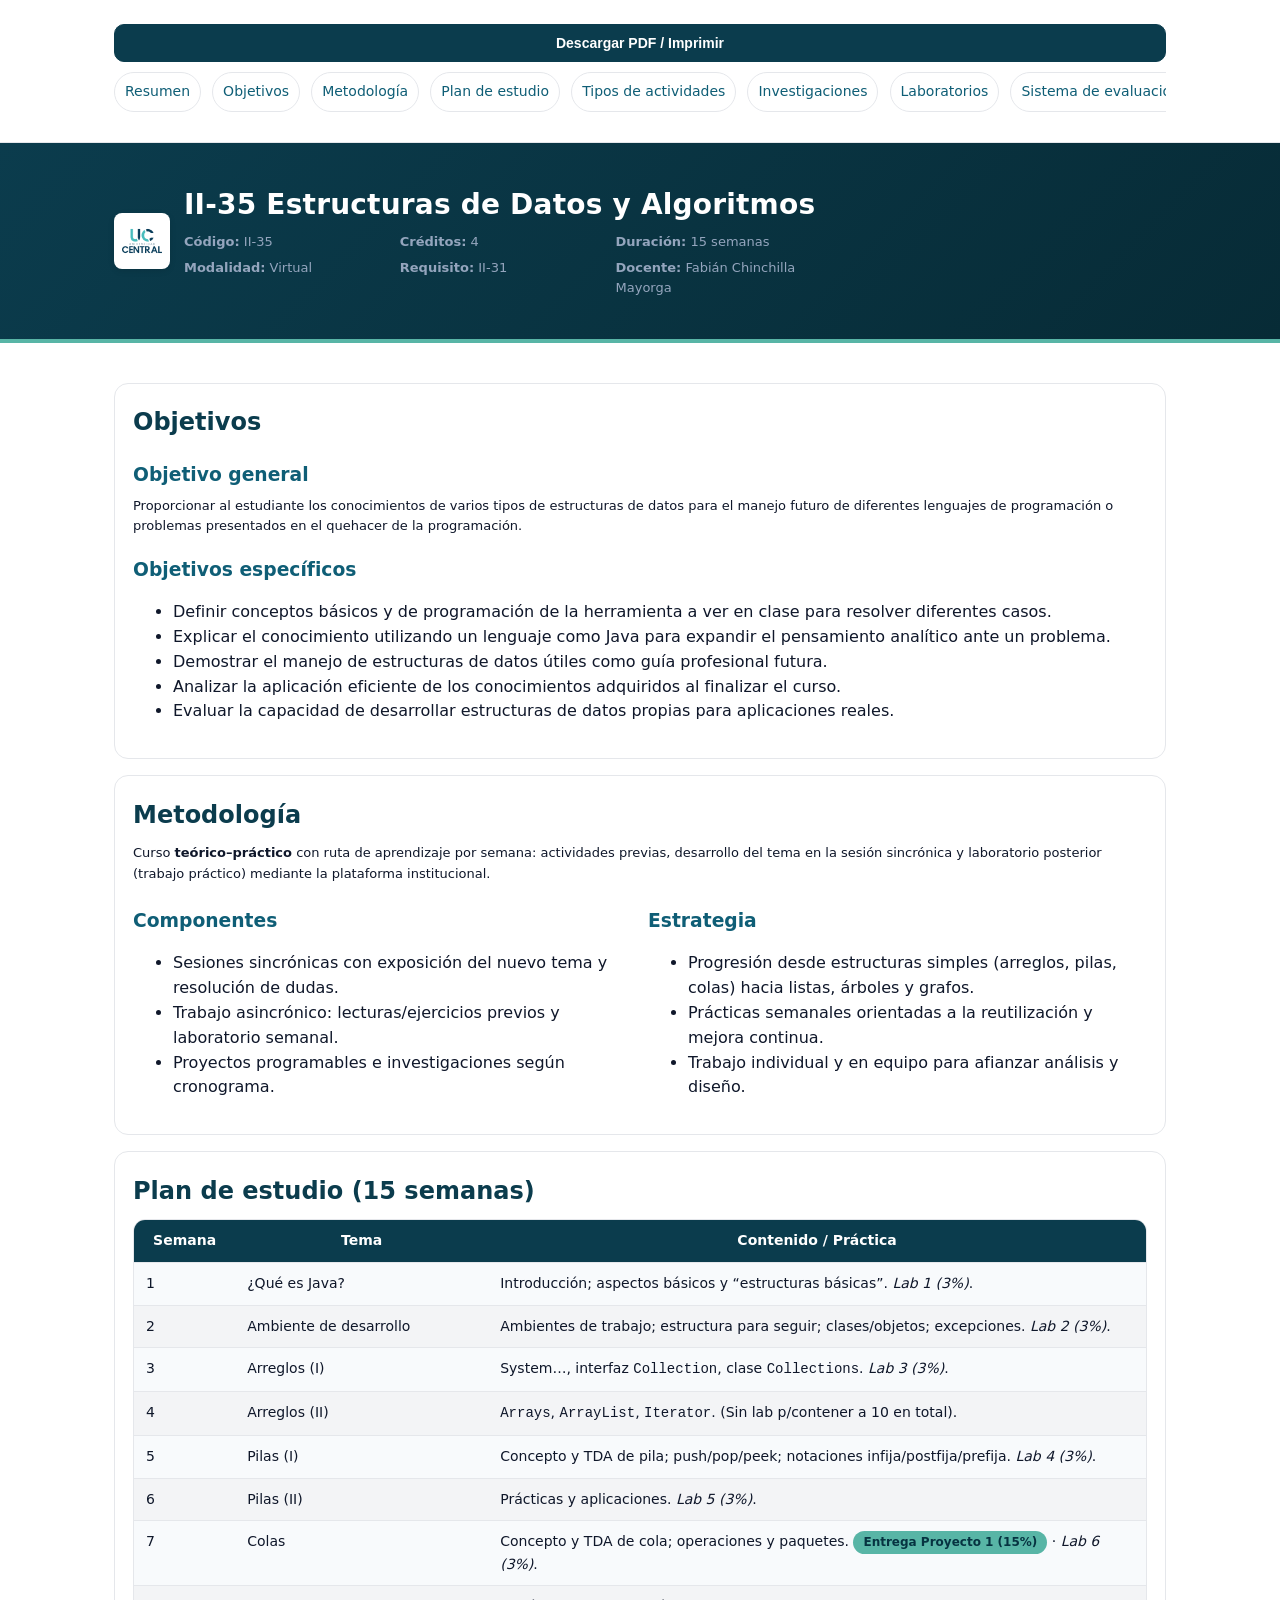
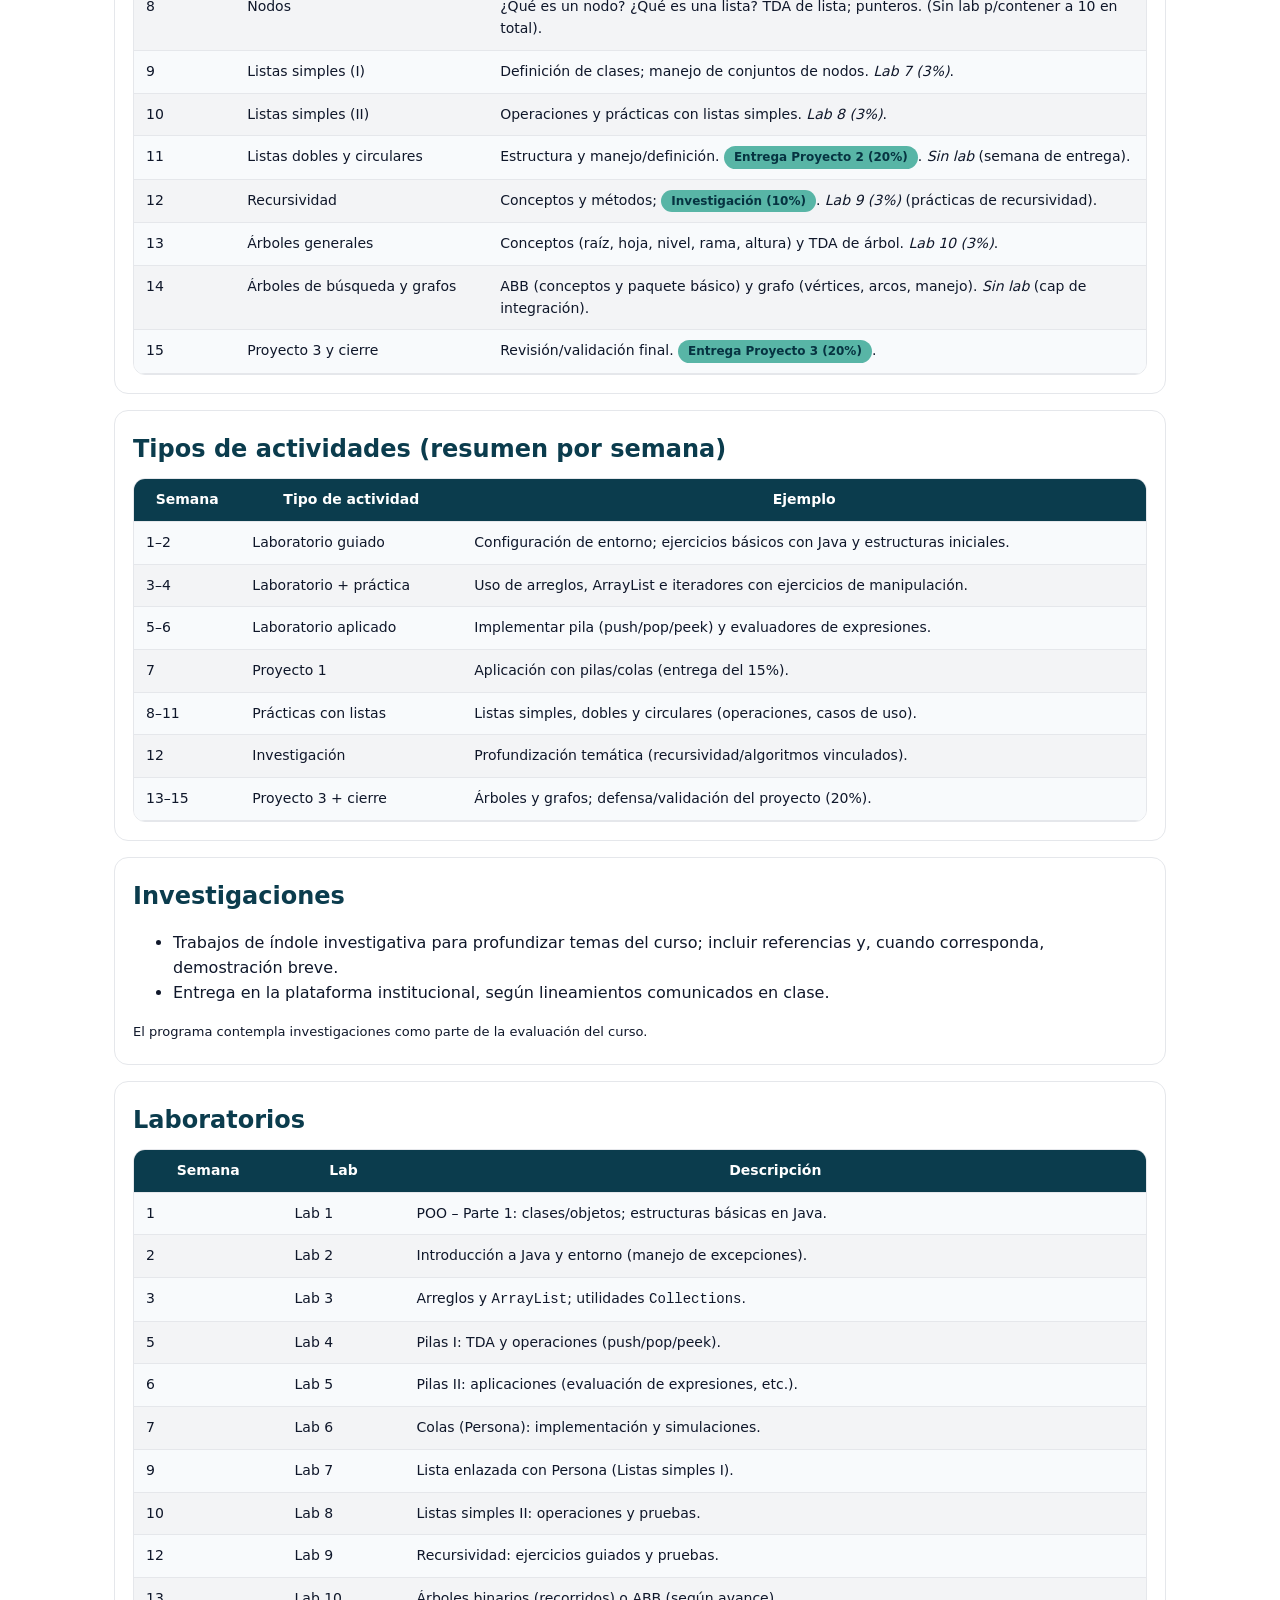
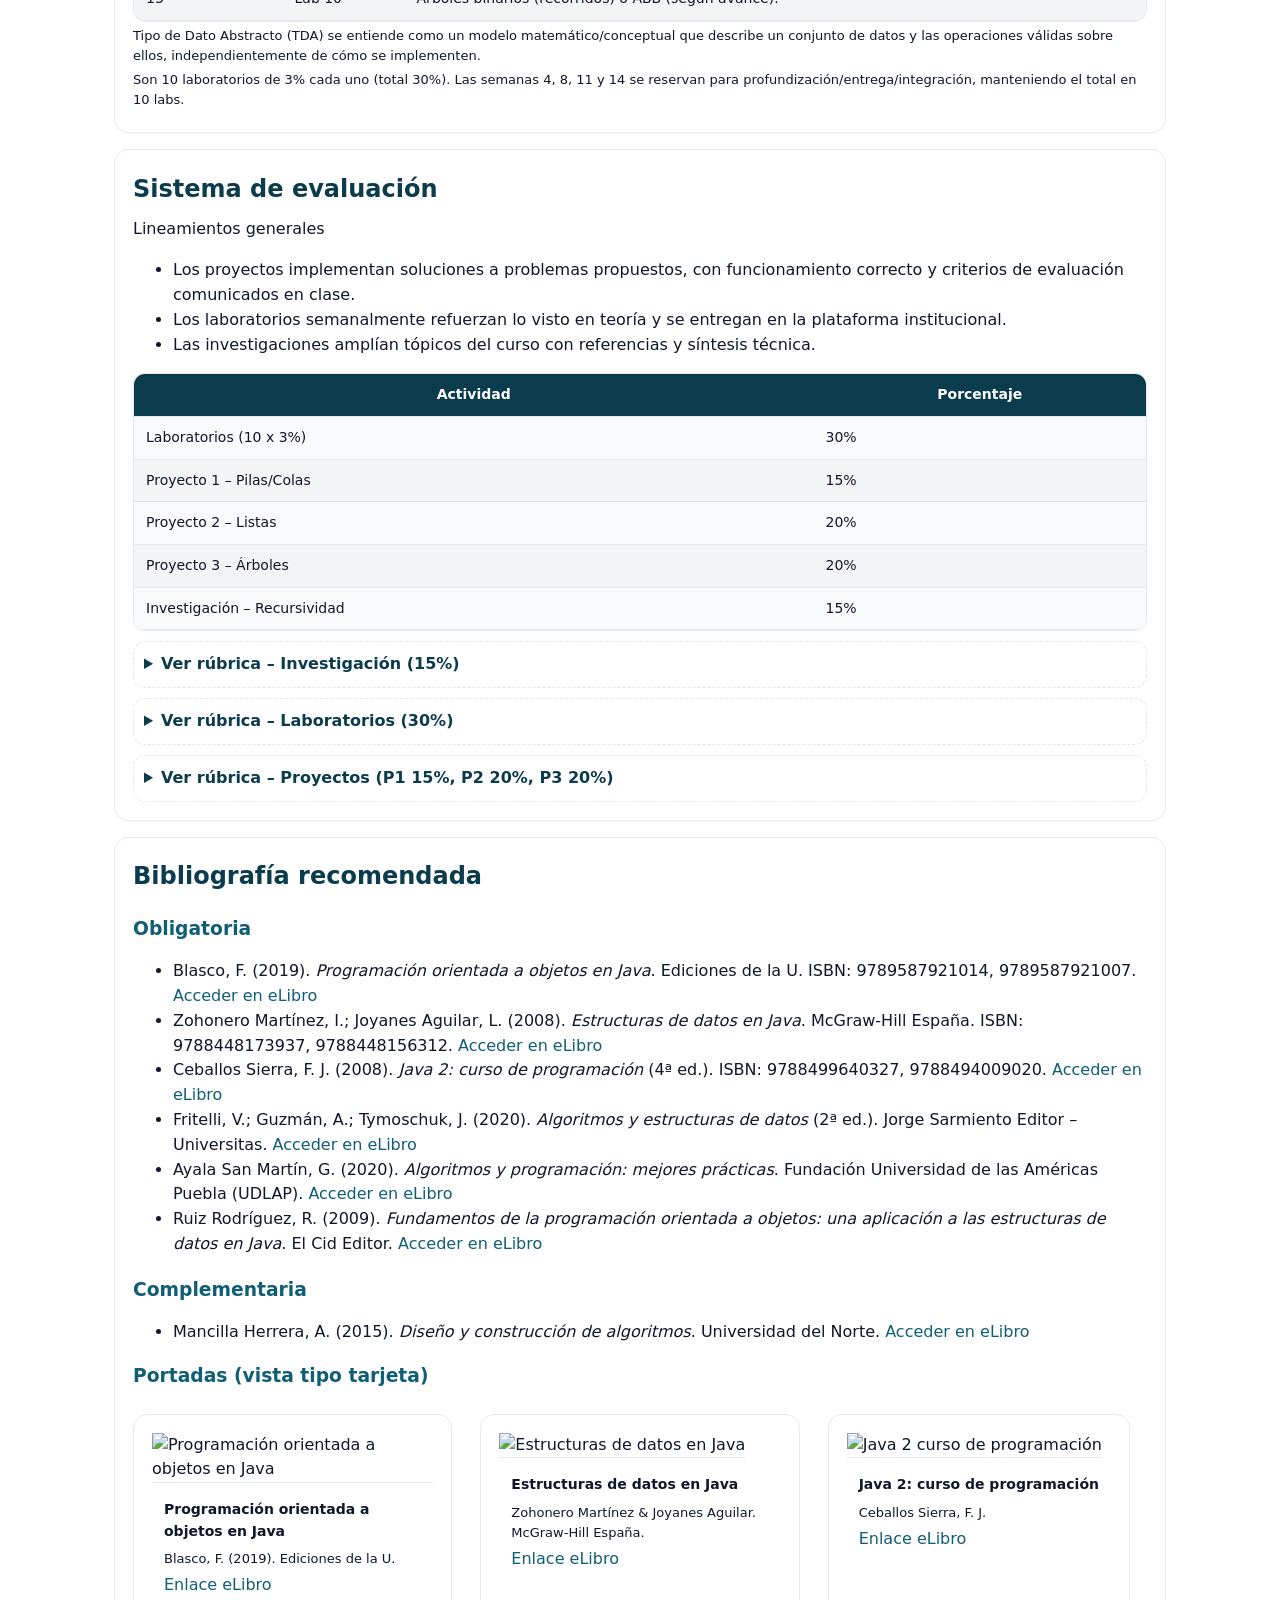
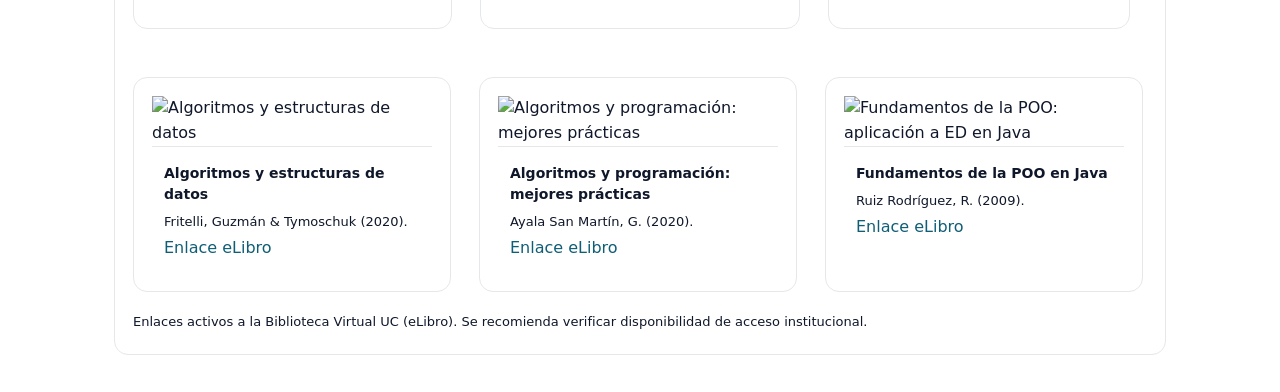
==== commit 8cedb32a: "Revise evaluation section and update bibliography with new references and links for II-35 course" ====
--- a/II-35/index.html
+++ b/II-35/index.html
@@ -673,41 +673,20 @@
 
 
     <!-- Evaluación -->
-    <section class="card" id="evaluacion">
-      <h2>Sistema de evaluación</h2>
-      <table aria-label="Sistema de evaluación">
-        <thead>
-          <tr>
-            <th>Actividad</th>
-            <th>Porcentaje</th>
-          </tr>
-        </thead>
-        <tbody>
-          <tr>
-            <td>Proyecto 1</td>
-            <td>15%</td>
-          </tr>
-          <tr>
-            <td>Proyecto 2</td>
-            <td>20%</td>
-          </tr>
-          <tr>
-            <td>Proyecto 3</td>
-            <td>20%</td>
-          </tr>
-          <tr>
-            <td>Laboratorios</td>
-            <td>30%</td>
-          </tr>
-          <tr>
-            <td>Investigaciones</td>
-            <td>15%</td>
-          </tr>
-        </tbody>
-      </table>
-
-      <details class="rubrica">
-        <summary>Lineamientos generales</summary>
+     <section class="card" id="evaluacion">
+  <h2>Sistema de evaluación</h2>
+  <table aria-label="Sistema de evaluación">
+    <thead>
+      <tr><th>Actividad</th><th>Porcentaje</th></tr>
+    </thead>
+    <tbody>
+      <tr><td>Laboratorios (10 x 3%)</td><td>30%</td></tr>
+      <tr><td>Proyecto 1 – Pilas/Colas</td><td>15%</td></tr>
+      <tr><td>Proyecto 2 – Listas</td><td>20%</td></tr>
+      <tr><td>Proyecto 3 – Árboles</td><td>20%</td></tr>
+      <tr><td>Investigación – Recursividad</td><td>15%</td></tr>
+    </tbody>
+    <summary>Lineamientos generales</summary>
         <ul>
           <li>Los proyectos implementan soluciones a problemas propuestos, con funcionamiento correcto y criterios de
             evaluación comunicados en clase.</li>
@@ -715,118 +694,180 @@
           </li>
           <li>Las investigaciones amplían tópicos del curso con referencias y síntesis técnica.</li>
         </ul>
-      </details>
-    </section>
+  </table>
+
+  <!-- Rubrica Investigación -->
+  <details class="rubrica">
+    <summary>Ver rúbrica – Investigación (15%)</summary>
+    <table class="rubrica-table">
+      <thead><tr><th>Criterio</th><th>Descripción</th><th>Peso</th></tr></thead>
+      <tbody>
+        <tr><td>Entrega y formato</td><td>Documento 2–4 págs. con portada y referencias, enlace al video.</td><td>20%</td></tr>
+        <tr><td>Dominio conceptual</td><td>Explica con claridad conceptos clave de recursividad, referencias confiables.</td><td>30%</td></tr>
+        <tr><td>Demostración práctica</td><td>Muestra ejemplos funcionales de recursividad en Java.</td><td>30%</td></tr>
+        <tr><td>Comunicación</td><td>Claridad, estructura y ajuste al tiempo (máx. 10 min).</td><td>20%</td></tr>
+      </tbody>
+    </table>
+  </details>
+
+  <!-- Rubrica Laboratorios -->
+  <details class="rubrica">
+    <summary>Ver rúbrica – Laboratorios (30%)</summary>
+    <table class="rubrica-table">
+      <thead><tr><th>Criterio</th><th>Descripción</th><th>Peso</th></tr></thead>
+      <tbody>
+        <tr><td>Entrega y cumplimiento</td><td>Entrega puntual y requisitos mínimos cubiertos.</td><td>20%</td></tr>
+        <tr><td>Calidad técnica</td><td>Uso correcto de Java, implementación del TDA y estructuras.</td><td>35%</td></tr>
+        <tr><td>Buenas prácticas</td><td>Estructura del código, nomenclatura, legibilidad y comentarios.</td><td>25%</td></tr>
+        <tr><td>Presentación</td><td>Explicación breve del funcionamiento y resultados obtenidos.</td><td>20%</td></tr>
+      </tbody>
+    </table>
+  </details>
+
+  <!-- Rubrica Proyectos -->
+  <details class="rubrica">
+    <summary>Ver rúbrica – Proyectos (P1 15%, P2 20%, P3 20%)</summary>
+    <table class="rubrica-table">
+      <thead><tr><th>Criterio</th><th>Descripción</th><th>Peso</th></tr></thead>
+      <tbody>
+        <tr><td>Requisitos funcionales</td><td>Implementa correctamente el TDA y la estructura solicitada (Pila, Lista, Árbol).</td><td>40%</td></tr>
+        <tr><td>Integración y casos de prueba</td><td>Incluye ejemplos completos y pruebas funcionales.</td><td>20%</td></tr>
+        <tr><td>Buenas prácticas de programación</td><td>Uso de POO, modularidad y claridad del código.</td><td>20%</td></tr>
+        <tr><td>Presentación y defensa</td><td>Claridad de la explicación, documentación y sustentación oral/escrita.</td><td>20%</td></tr>
+      </tbody>
+    </table>
+  </details>
+</section>
+
+
 
     <!-- Bibliografía -->
-    <section class="card" id="bibliografia">
-      <h2>Bibliografía recomendada</h2>
-
-      <!-- Lista textual (del programa oficial) -->
-      <ul>
-        <li>Blasco, F. (2019). <i>Programación orientada a objetos en Java</i>. Ediciones de la U. ISBN: 9789587921014,
-          9789587921007.</li>
-        <li>Zohonero Martínez, I.; Joyanes Aguilar, L. (2008). <i>Estructuras de datos en Java</i>. McGraw-Hill España.
-          ISBN: 9788448173937, 9788448156312.</li>
-        <li>Ceballos Sierra, F. J. <i>Java 2: curso de programación</i> (4ª ed.). ISBN: 9788499640327, 9788494009020.
-        </li>
-        <li>Fritelli, V.; Guzmán, A.; Tymoschuk, J. (2020). <i>Algoritmos y estructuras de datos</i> (2ª ed.). Jorge
-          Sarmiento Editor – Universitas.</li>
-        <li>Ayala San Martín, G. (2020). <i>Algoritmos y programación: mejores prácticas</i>. Fundación UDLAP.</li>
-        <li>Ruiz Rodríguez, R. (2009). <i>Fundamentos de la programación orientada a objetos: una aplicación a las ED en
-            Java</i>. El Cid Editor.</li>
-      </ul>
-
-      <h3 style="margin-top:1rem;color:#0f5e76">Portadas (vista tipo tarjeta)</h3>
-      <!-- Tu rejilla de tarjetas “tipo Bootstrap”, sin depender de Bootstrap -->
-      <div class="container" style="padding:0">
-        <div class="row">
-          <div class="col-sm d-flex">
-            <div class="card">
-              <img class="img-fluid align-top card-img-top" role="presentation"
-                src="https://connect-campus.uc.ac.cr/draftfile.php/304710/user/draft/299332264/Portada%20-%20Programaci%C3%B3n%20orientada%20a%20objetos%20en%20Java%2C%20Ed..jpeg"
-                alt="Programación orientada a objetos en Java, Ed." width="220" height="320">
-              <div class="card-body flex-fill">
-                <h6 class="card-title">Programación orientada a objetos en Java</h6>
-                <p class="card-text">Blasco, Francisco. Ediciones de la U.</p>
-                <p>ISBN: 9789587921014, 9789587921007 (2019)</p>
-              </div>
-            </div>
-          </div>
-
-          <div class="col-sm d-flex">
-            <div class="card">
-              <img class="img-fluid align-top card-img-top" role="presentation"
-                src="https://connect-campus.uc.ac.cr/draftfile.php/304710/user/draft/299332264/Portada%20-%20Estructuras%20de%20datos%20en%20Java.jpeg"
-                alt="Estructuras de datos en Java." width="220" height="320">
-              <div class="card-body flex-fill">
-                <h6 class="card-title">Estructuras de datos en Java</h6>
-                <p class="card-text">Zohonero Martínez, Ignacio; Joyanes Aguilar, Luis. McGraw-Hill España.</p>
-                <p class="card-text">ISBN: 9788448173937, 9788448156312 (2008)</p>
-              </div>
-            </div>
-          </div>
-
-          <div class="col-sm d-flex">
-            <div class="card">
-              <img class="img-fluid align-top card-img-top" role="presentation"
-                src="https://connect-campus.uc.ac.cr/draftfile.php/304710/user/draft/299332264/Portada%20-%20Java%202%20curso%20de%20programaci%C3%B3n%20%281%29.jpeg"
-                alt="Portada - Java 2: curso de programación" width="220" height="320">
-              <div class="card-body flex-fill">
-                <h6 class="card-title">Java 2: curso de programación (4ª ed.)</h6>
-                <p class="card-text">Fco. Javier Ceballos Sierra.</p>
-                <p class="card-text">ISBN: 9788499640327, 9788494009020</p>
-              </div>
-            </div>
-          </div>
-        </div>
-
-        <p>&nbsp;</p>
-
-        <div class="row">
-          <div class="col-lg-4 d-flex align-items-stretch">
-            <div class="card">
-              <img class="img-fluid align-top card-img-top" role="presentation"
-                src="https://connect-campus.uc.ac.cr/draftfile.php/304710/user/draft/299332264/Algoritmos%20y%20estructuras%20de%20datos.jpeg"
-                alt="Algoritmos y estructuras de datos (2a. ed.)." width="220" height="320">
-              <div class="card-body">
-                <h6 class="card-title">Algoritmos y estructuras de datos (2ª ed.)</h6>
-                <p class="card-text">Fritelli, V.; Guzmán, A.; Tymoschuk, J. (2020). Jorge Sarmiento Editor –
-                  Universitas.</p>
-              </div>
-            </div>
-          </div>
-
-          <div class="col-lg-4 d-flex align-items-stretch">
-            <div class="card">
-              <img class="img-fluid align-top card-img-top" role="presentation"
-                src="https://connect-campus.uc.ac.cr/draftfile.php/304710/user/draft/299332264/Algoritmos%20y%20programaci%C3%B3n%20mejores%20pr%C3%A1cticas.jpeg?time=1726684610759"
-                alt="Algoritmos y programación: mejores prácticas." width="220" height="320">
-              <div class="card-body">
-                <h6 class="card-title">Algoritmos y programación: mejores prácticas</h6>
-                <p class="card-text">Ayala San Martín, G. (2020). Fundación Universidad de las Américas Puebla (UDLAP).
-                </p>
-              </div>
-            </div>
-          </div>
-
-          <div class="col-lg-4 d-flex align-items-stretch">
-            <div class="card">
-              <img class="img-fluid align-top card-img-top" role="presentation"
-                src="https://connect-campus.uc.ac.cr/draftfile.php/304710/user/draft/299332264/Fundamentos%20de%20la%20programaci%C3%B3n%20orientada%20a%20objetos.jpeg"
-                alt="Fundamentos de la POO: aplicación a ED en Java." width="220" height="320">
-              <div class="card-body">
-                <h6 class="card-title">Fundamentos de la POO: ED en Java</h6>
-                <p class="card-text">Ruiz Rodríguez, R. (2009). El Cid Editor.</p>
-              </div>
-            </div>
+<section class="card" id="bibliografia">
+  <h2>Bibliografía recomendada</h2>
+
+  <h3 style="color:#0f5e76">Obligatoria</h3>
+  <ul>
+    <li>
+      Blasco, F. (2019). <i>Programación orientada a objetos en Java</i>. Ediciones de la U.
+      ISBN: 9789587921014, 9789587921007.
+      <a href="https://elibro.net/es/lc/ucentral/titulos/127125" target="_blank">Acceder en eLibro</a>
+    </li>
+    <li>
+      Zohonero Martínez, I.; Joyanes Aguilar, L. (2008). <i>Estructuras de datos en Java</i>. McGraw-Hill España.
+      ISBN: 9788448173937, 9788448156312.
+      <a href="https://elibro.net/es/lc/ucentral/titulos/50117" target="_blank">Acceder en eLibro</a>
+    </li>
+    <li>
+      Ceballos Sierra, F. J. (2008). <i>Java 2: curso de programación</i> (4ª ed.).
+      ISBN: 9788499640327, 9788494009020.
+      <a href="https://elibro.net/es/lc/ucentral/titulos/59727" target="_blank">Acceder en eLibro</a>
+    </li>
+    <li>
+      Fritelli, V.; Guzmán, A.; Tymoschuk, J. (2020). <i>Algoritmos y estructuras de datos</i> (2ª ed.). Jorge Sarmiento Editor – Universitas.
+      <a href="https://elibro.net/es/ereader/ucentral/175249" target="_blank">Acceder en eLibro</a>
+    </li>
+    <li>
+      Ayala San Martín, G. (2020). <i>Algoritmos y programación: mejores prácticas</i>. Fundación Universidad de las Américas Puebla (UDLAP).
+      <a href="https://elibro.net/es/ereader/ucentral/180290" target="_blank">Acceder en eLibro</a>
+    </li>
+    <li>
+      Ruiz Rodríguez, R. (2009). <i>Fundamentos de la programación orientada a objetos: una aplicación a las estructuras de datos en Java</i>. El Cid Editor.
+      <a href="https://elibro.net/es/ereader/ucentral/34869" target="_blank">Acceder en eLibro</a>
+    </li>
+  </ul>
+
+  <h3 style="color:#0f5e76">Complementaria</h3>
+  <ul>
+    <li>
+      Mancilla Herrera, A. (2015). <i>Diseño y construcción de algoritmos</i>. Universidad del Norte.
+      <a href="https://elibro.net/es/ereader/ucentral/69931" target="_blank">Acceder en eLibro</a>
+    </li>
+  </ul>
+
+  <h3 style="margin-top:1rem;color:#0f5e76">Portadas (vista tipo tarjeta)</h3>
+  <div class="container" style="padding:0">
+    <div class="row">
+      <div class="col-sm d-flex">
+        <div class="card">
+          <img class="img-fluid align-top card-img-top"
+            src="https://connect-campus.uc.ac.cr/draftfile.php/304710/user/draft/299332264/Portada%20-%20Programaci%C3%B3n%20orientada%20a%20objetos%20en%20Java%2C%20Ed..jpeg"
+            alt="Programación orientada a objetos en Java" width="220" height="320">
+          <div class="card-body flex-fill">
+            <h6 class="card-title">Programación orientada a objetos en Java</h6>
+            <p class="card-text">Blasco, F. (2019). Ediciones de la U.</p>
+            <a href="https://elibro.net/es/lc/ucentral/titulos/127125" target="_blank">Enlace eLibro</a>
           </div>
         </div>
       </div>
-
-      <p class="small">Las portadas son referenciales para orientación bibliográfica; revisa su disponibilidad en la
-        Biblioteca Virtual UC.</p>
-    </section>
+      <div class="col-sm d-flex">
+        <div class="card">
+          <img class="img-fluid align-top card-img-top"
+            src="https://connect-campus.uc.ac.cr/draftfile.php/304710/user/draft/299332264/Portada%20-%20Estructuras%20de%20datos%20en%20Java.jpeg"
+            alt="Estructuras de datos en Java" width="220" height="320">
+          <div class="card-body flex-fill">
+            <h6 class="card-title">Estructuras de datos en Java</h6>
+            <p class="card-text">Zohonero Martínez & Joyanes Aguilar. McGraw-Hill España.</p>
+            <a href="https://elibro.net/es/lc/ucentral/titulos/50117" target="_blank">Enlace eLibro</a>
+          </div>
+        </div>
+      </div>
+      <div class="col-sm d-flex">
+        <div class="card">
+          <img class="img-fluid align-top card-img-top"
+            src="https://connect-campus.uc.ac.cr/draftfile.php/304710/user/draft/299332264/Portada%20-%20Java%202%20curso%20de%20programaci%C3%B3n%20%281%29.jpeg"
+            alt="Java 2 curso de programación" width="220" height="320">
+          <div class="card-body flex-fill">
+            <h6 class="card-title">Java 2: curso de programación</h6>
+            <p class="card-text">Ceballos Sierra, F. J.</p>
+            <a href="https://elibro.net/es/lc/ucentral/titulos/59727" target="_blank">Enlace eLibro</a>
+          </div>
+        </div>
+      </div>
+    </div>
+    <!-- Fila 2 -->
+    <div class="row" style="margin-top:1rem">
+      <div class="col-lg-4 d-flex align-items-stretch">
+        <div class="card">
+          <img class="img-fluid align-top card-img-top"
+            src="https://connect-campus.uc.ac.cr/draftfile.php/304710/user/draft/299332264/Algoritmos%20y%20estructuras%20de%20datos.jpeg"
+            alt="Algoritmos y estructuras de datos" width="220" height="320">
+          <div class="card-body">
+            <h6 class="card-title">Algoritmos y estructuras de datos</h6>
+            <p class="card-text">Fritelli, Guzmán & Tymoschuk (2020).</p>
+            <a href="https://elibro.net/es/ereader/ucentral/175249" target="_blank">Enlace eLibro</a>
+          </div>
+        </div>
+      </div>
+      <div class="col-lg-4 d-flex align-items-stretch">
+        <div class="card">
+          <img class="img-fluid align-top card-img-top"
+            src="https://connect-campus.uc.ac.cr/draftfile.php/304710/user/draft/299332264/Algoritmos%20y%20programaci%C3%B3n%20mejores%20pr%C3%A1cticas.jpeg"
+            alt="Algoritmos y programación: mejores prácticas" width="220" height="320">
+          <div class="card-body">
+            <h6 class="card-title">Algoritmos y programación: mejores prácticas</h6>
+            <p class="card-text">Ayala San Martín, G. (2020).</p>
+            <a href="https://elibro.net/es/ereader/ucentral/180290" target="_blank">Enlace eLibro</a>
+          </div>
+        </div>
+      </div>
+      <div class="col-lg-4 d-flex align-items-stretch">
+        <div class="card">
+          <img class="img-fluid align-top card-img-top"
+            src="https://connect-campus.uc.ac.cr/draftfile.php/304710/user/draft/299332264/Fundamentos%20de%20la%20programaci%C3%B3n%20orientada%20a%20objetos.jpeg"
+            alt="Fundamentos de la POO: aplicación a ED en Java" width="220" height="320">
+          <div class="card-body">
+            <h6 class="card-title">Fundamentos de la POO en Java</h6>
+            <p class="card-text">Ruiz Rodríguez, R. (2009).</p>
+            <a href="https://elibro.net/es/ereader/ucentral/34869" target="_blank">Enlace eLibro</a>
+          </div>
+        </div>
+      </div>
+    </div>
+  </div>
+
+  <p class="small">Enlaces activos a la Biblioteca Virtual UC (eLibro). Se recomienda verificar disponibilidad de acceso institucional.</p>
+</section>
+
 
   </main>
 
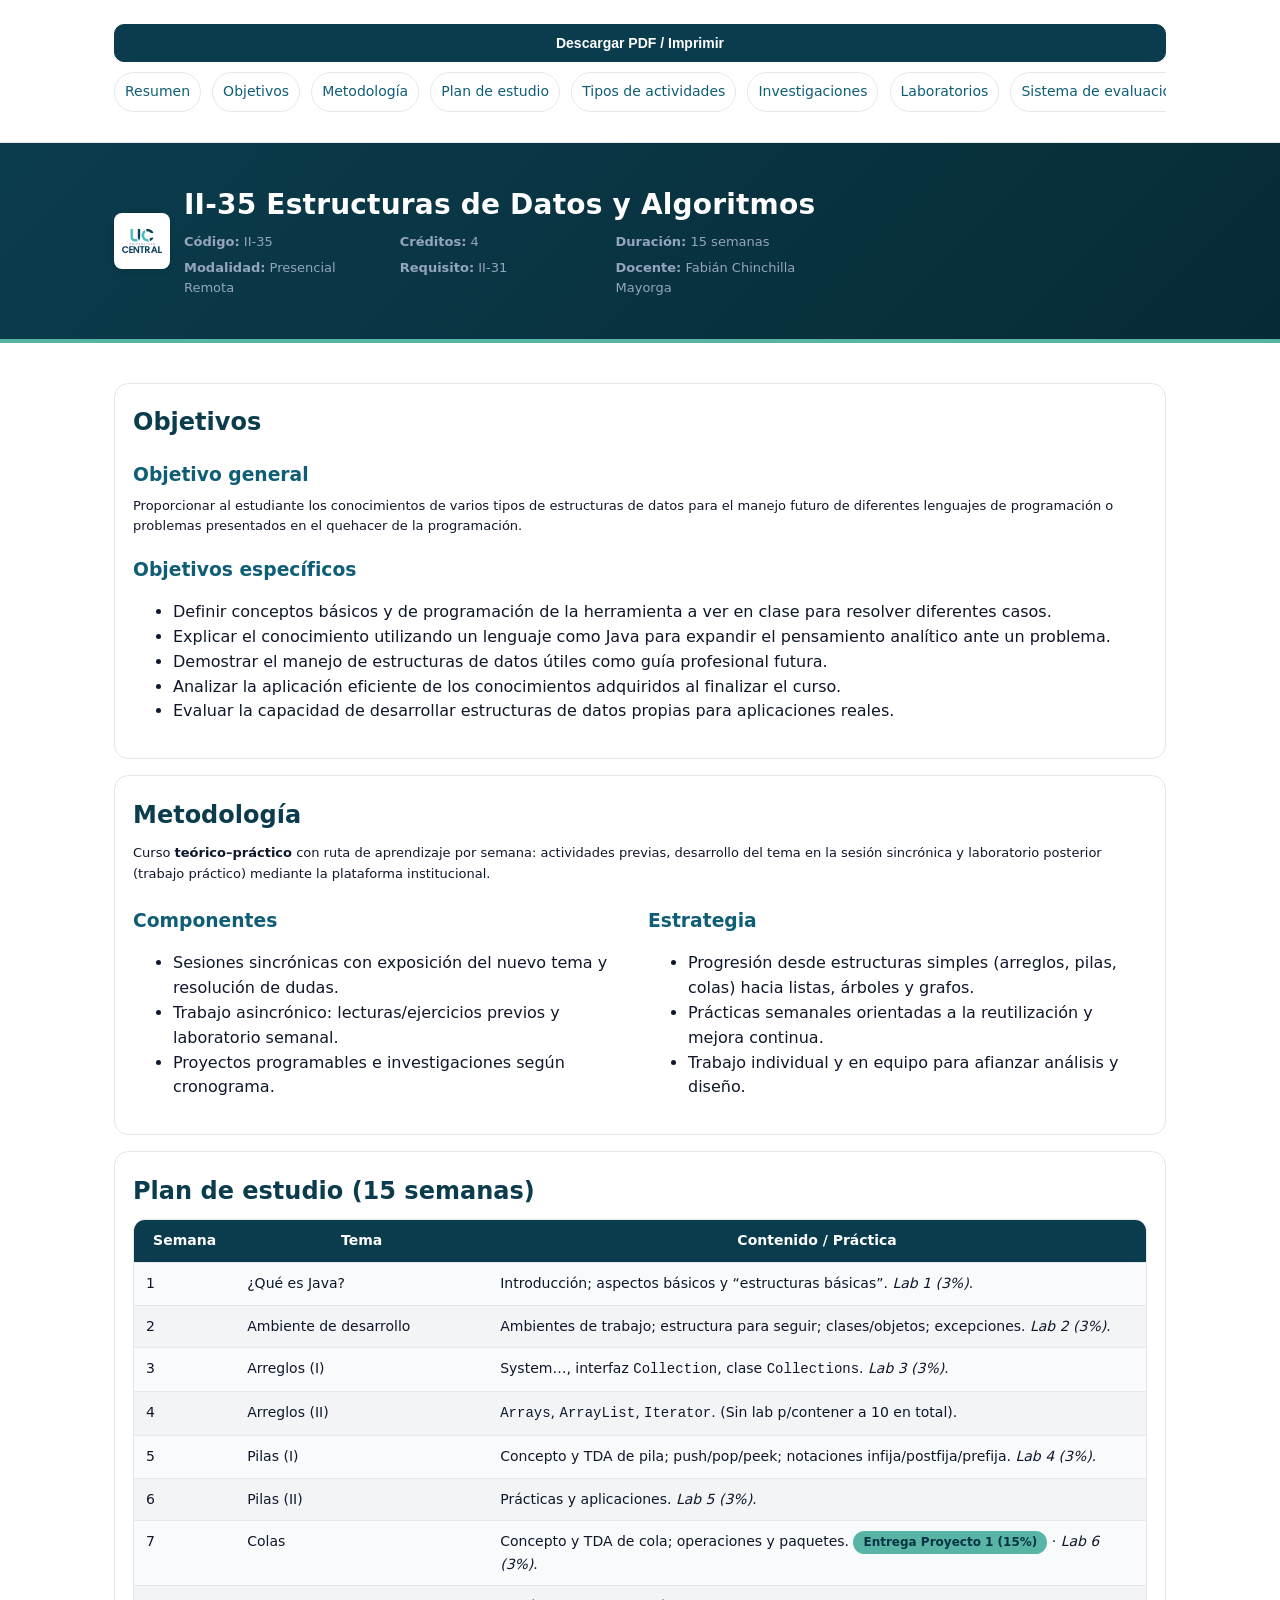
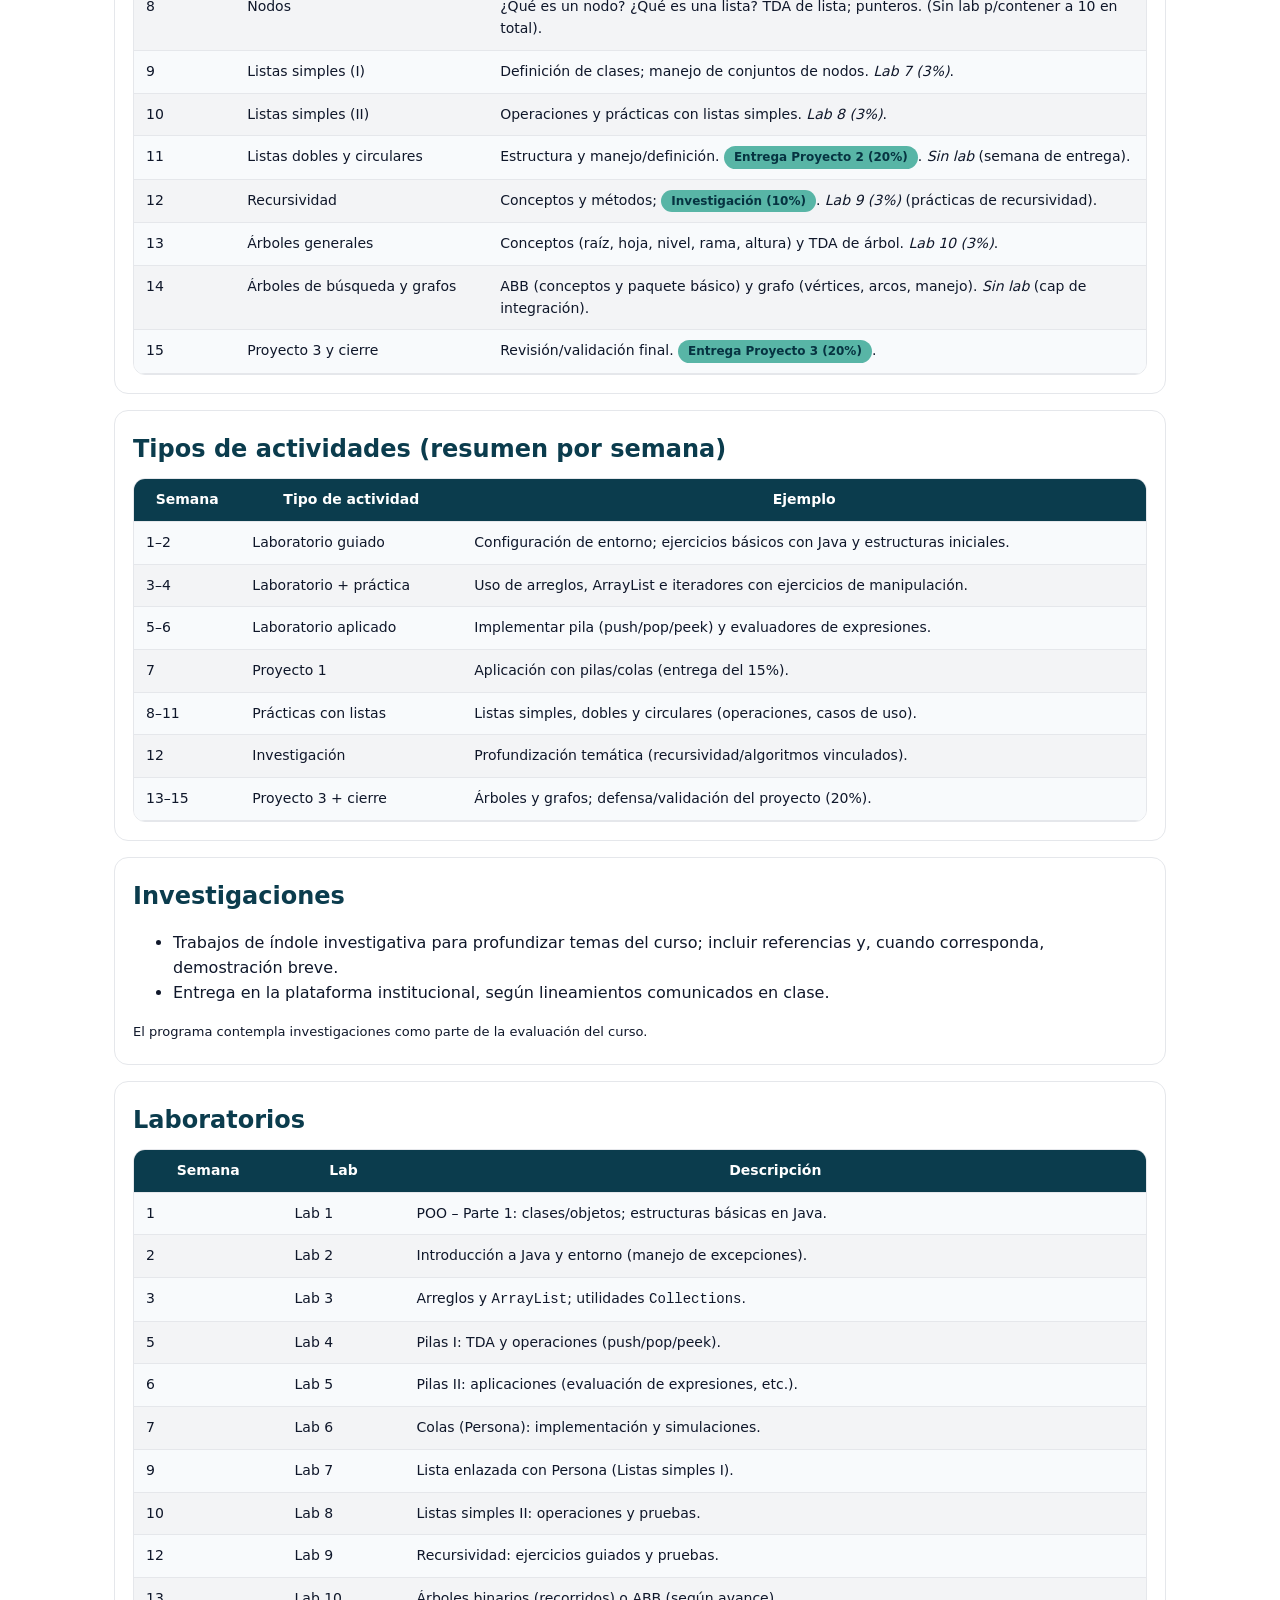
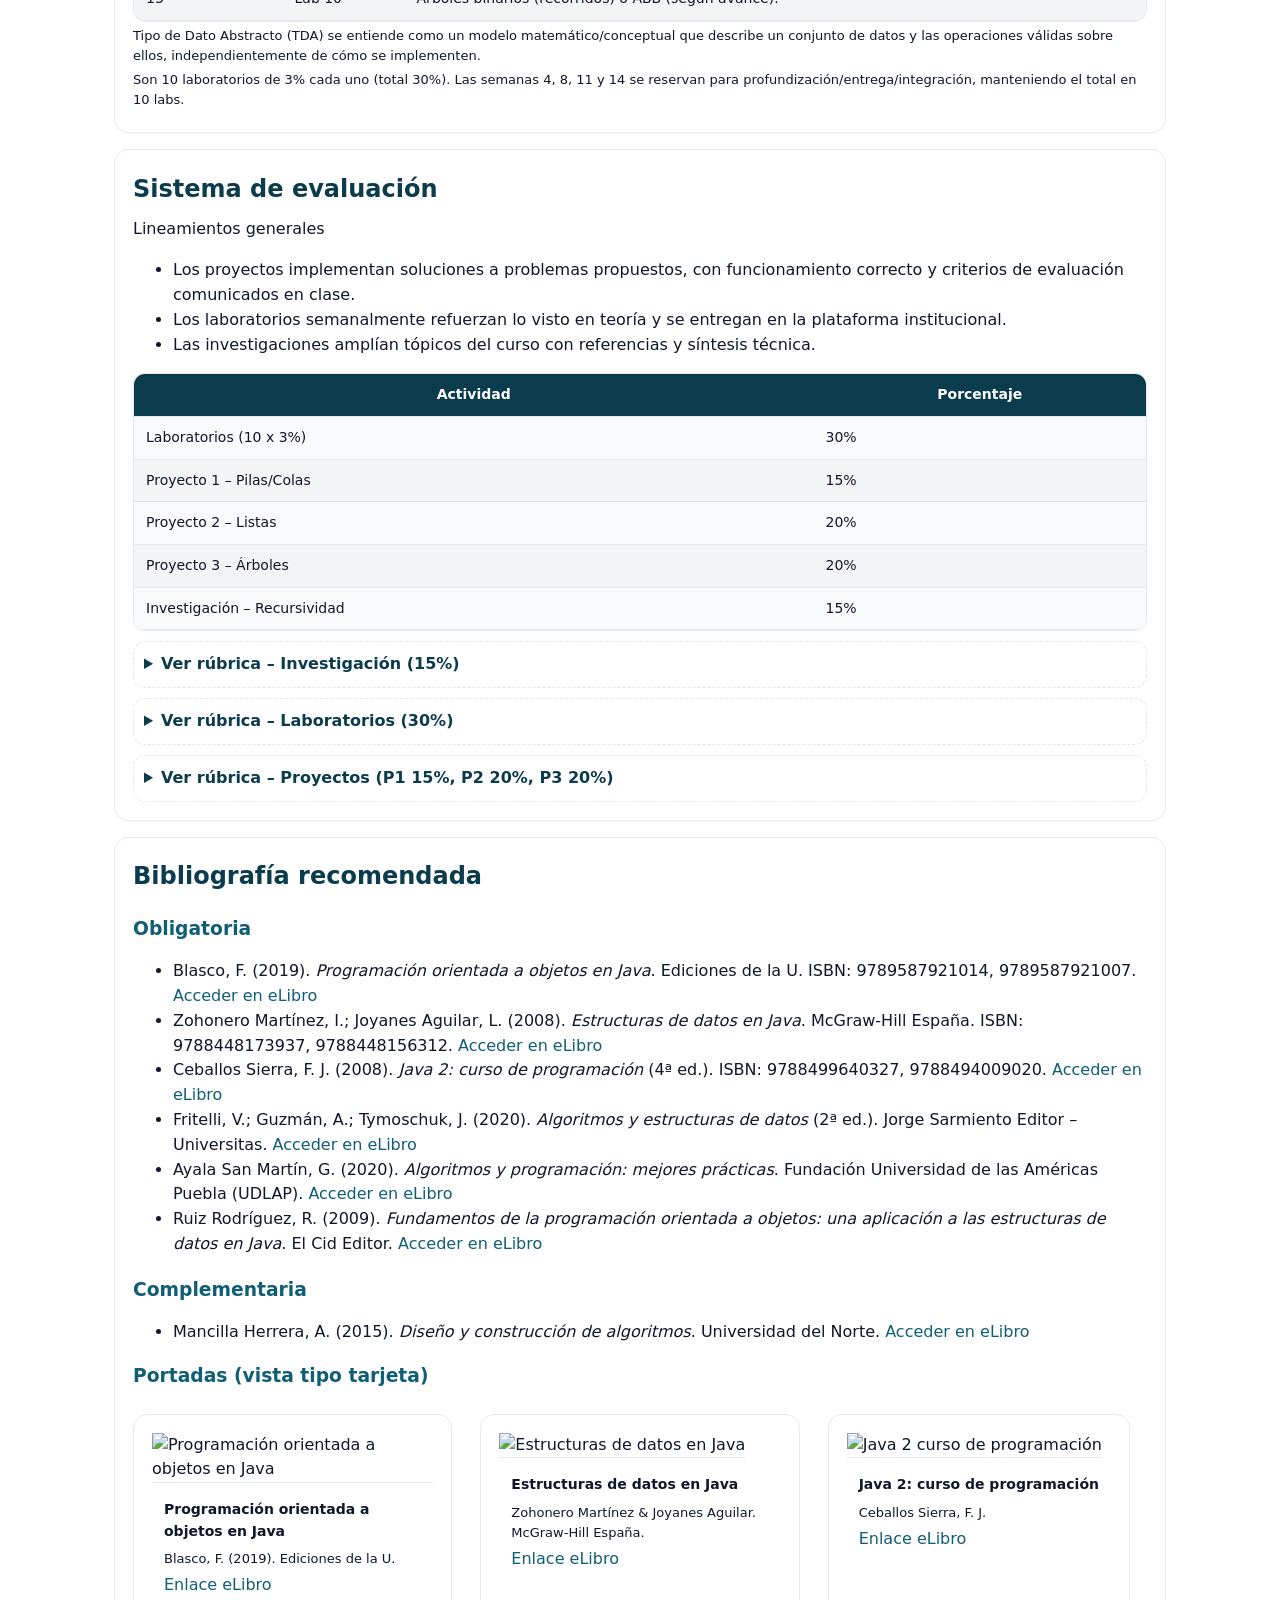
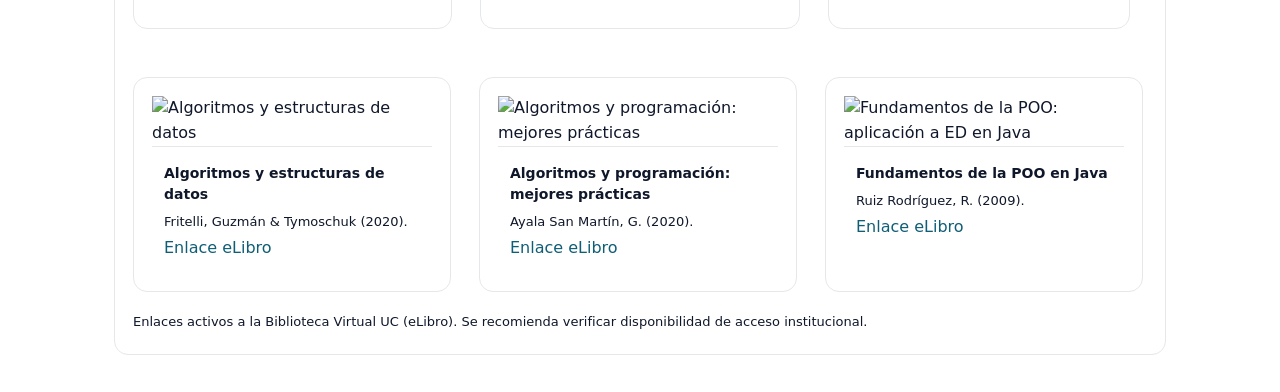
==== commit 124ad5a0: "Change modality from Virtual to Presencial Remota" ====
--- a/II-35/index.html
+++ b/II-35/index.html
@@ -390,7 +390,7 @@
           <div><b>Código:</b> II-35</div>
           <div><b>Créditos:</b> 4</div>
           <div><b>Duración:</b> 15 semanas</div>
-          <div><b>Modalidad:</b> Virtual</div>
+          <div><b>Modalidad:</b> Presencial Remota</div>
           <div><b>Requisito:</b> II-31</div>
           <div><b>Docente:</b> Fabián Chinchilla Mayorga</div>
         </div>
@@ -879,4 +879,4 @@
   </script>
 </body>
 
-</html>+</html>
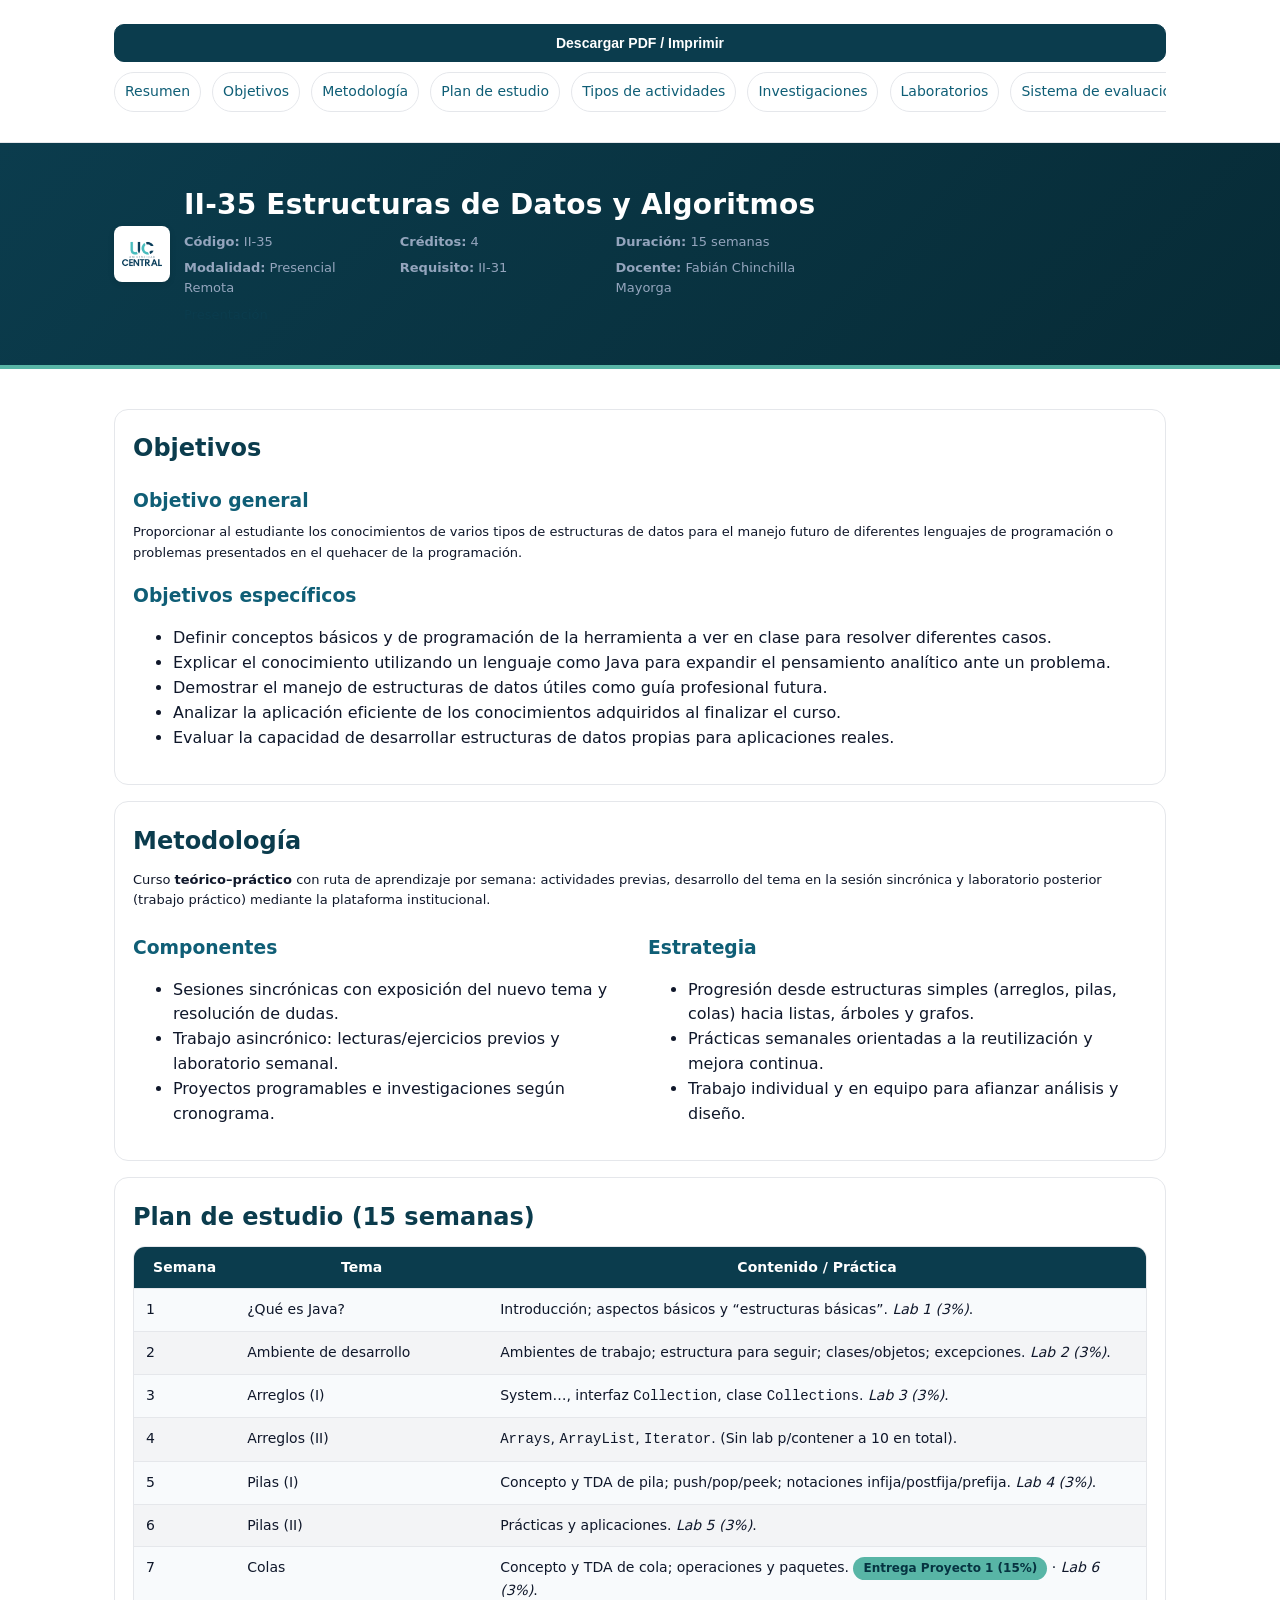
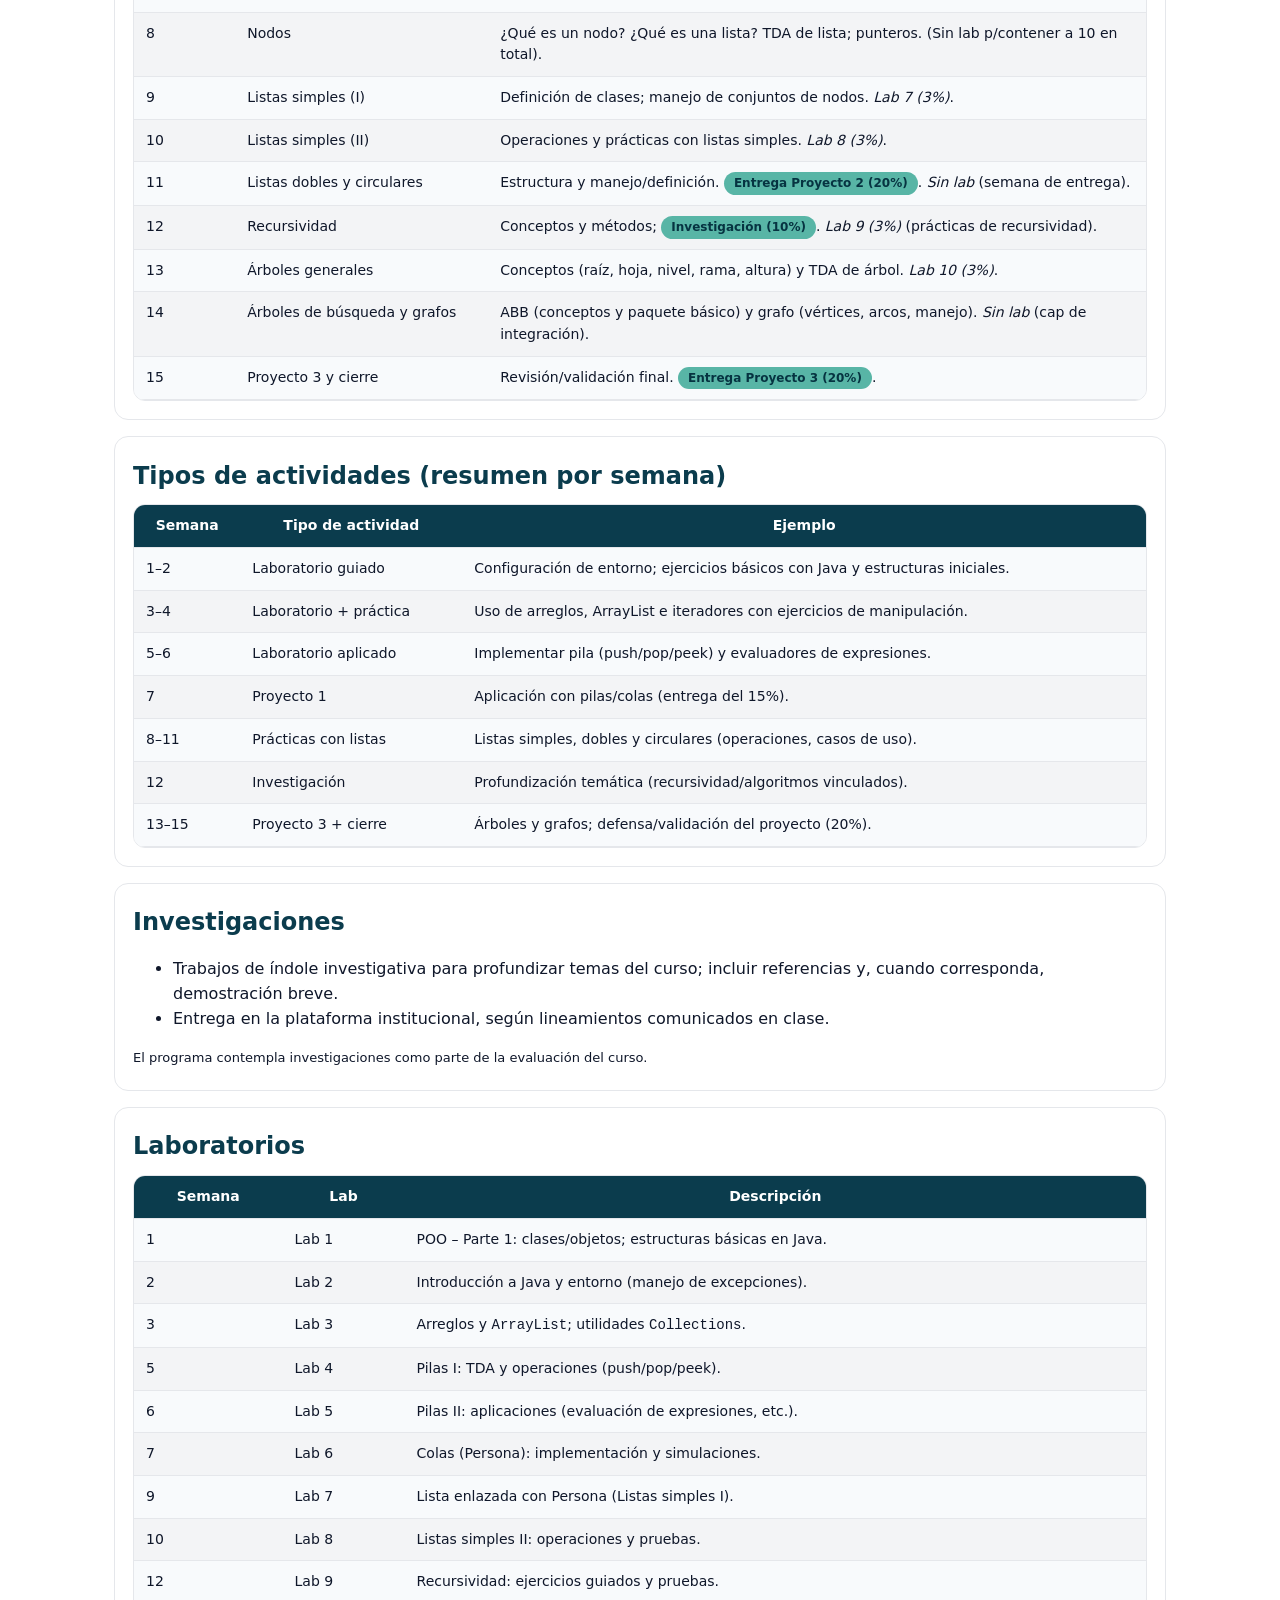
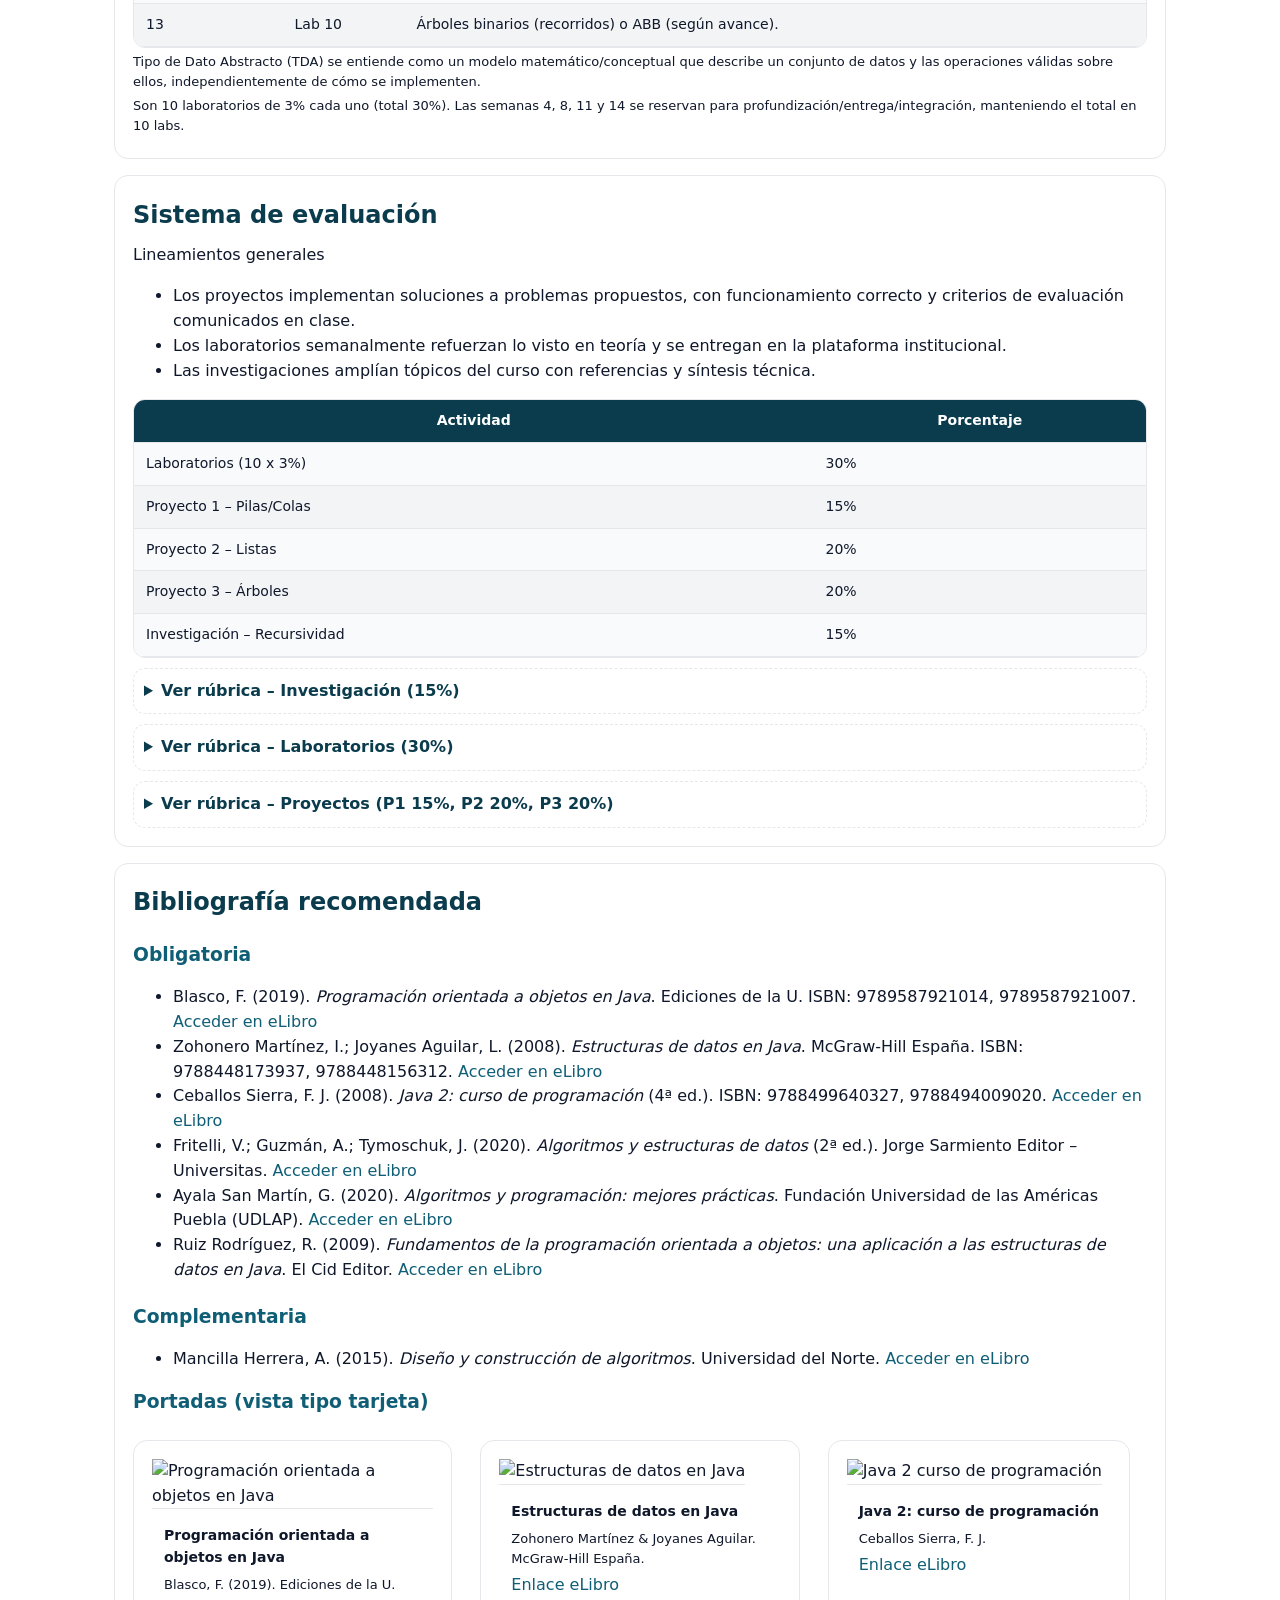
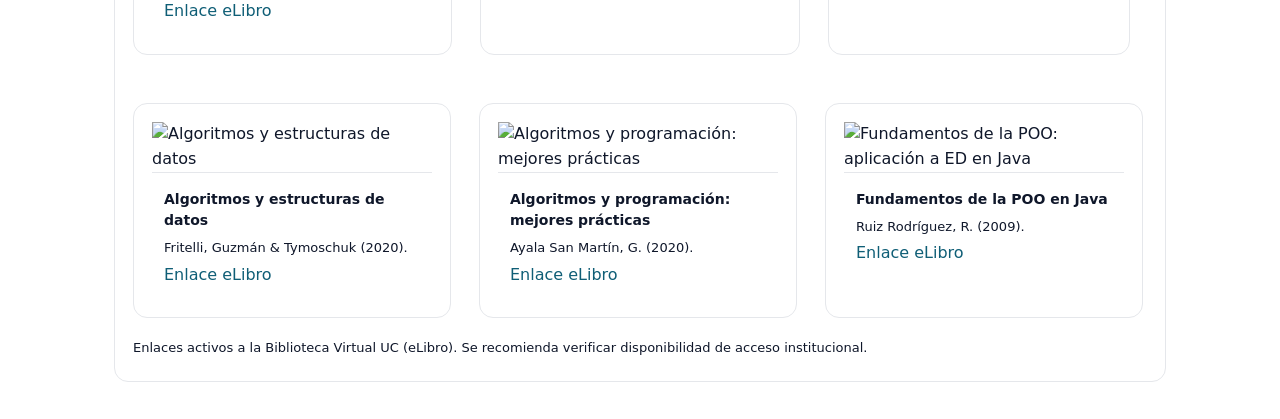
==== commit eab0479b: "feat: Integrar enlace a la presentación con estilos y visibilidad inicial" ====
--- a/II-35/index.html
+++ b/II-35/index.html
@@ -244,7 +244,8 @@
 
       .actions,
       .btn,
-      nav.toc {
+      nav.toc,
+      #presentacion {
         display: none !important
       }
 
@@ -355,6 +356,14 @@
     .img-fluid {
       max-width: 100%;
       height: auto
+    }
+
+    .hero a {
+      color: var(--uc-blue);
+    }
+    .hero a:hover {
+      color: var(--uc-teal);
+      font-weight: bold;
     }
   </style>
 </head>
@@ -393,6 +402,7 @@
           <div><b>Modalidad:</b> Presencial Remota</div>
           <div><b>Requisito:</b> II-31</div>
           <div><b>Docente:</b> Fabián Chinchilla Mayorga</div>
+          <div id="presentacion"><a href="presentacion.html">Presentación</a></div>
         </div>
       </div>
     </div>
